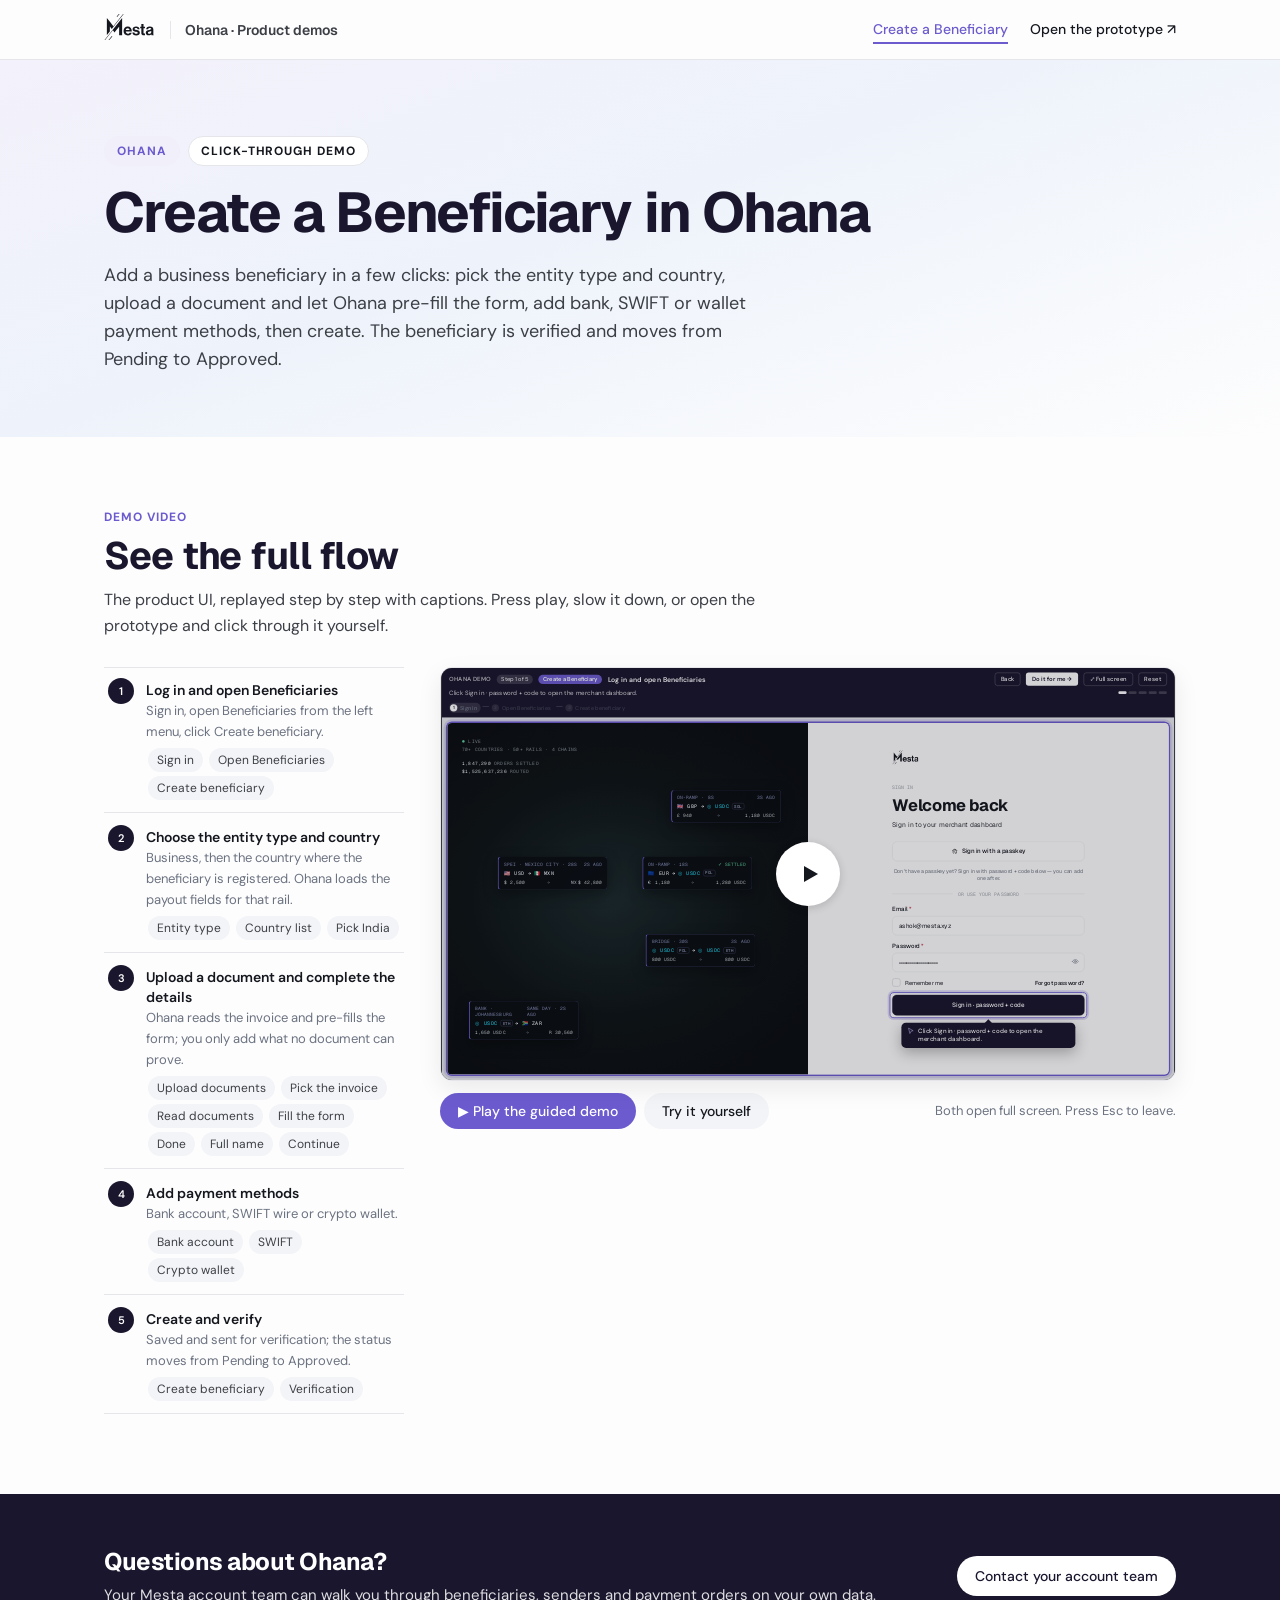
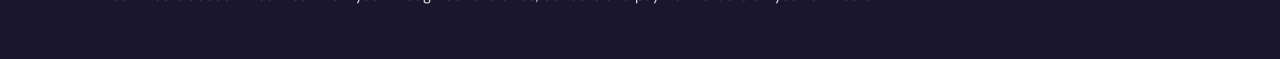
==== index.html @ c5cbe813 "chore: version the embedded prototype URL to bypass stale caches Co-Authored-By: Claude Fable 5.1 <n" ====
<!DOCTYPE html>
<html lang="en">
<head>
<meta charset="utf-8">
<meta name="viewport" content="width=device-width, initial-scale=1">
<link rel="icon" href="data:,">
<title>Ohana · Create a Beneficiary · click-through demo</title>
<link rel="preconnect" href="https://fonts.googleapis.com">
<link rel="preconnect" href="https://fonts.gstatic.com" crossorigin>
<link href="https://fonts.googleapis.com/css2?family=DM+Sans:opsz,wght@9..40,400;9..40,500;9..40,600;9..40,700&family=Geist:wght@400;500;600;700&display=swap" rel="stylesheet">
<style>
:root{--ink:#15171f;--ink2:#3c3f46;--mute:#6b7280;--line:#e4e6ea;--bg:#fdfdfd;--navy:#1a162d;--violet:#6b5bcf;--panel:#f3f4f7}
*{box-sizing:border-box}
body{margin:0;background:var(--bg);color:var(--ink);font-family:'DM Sans',sans-serif;-webkit-font-smoothing:antialiased}
a{color:var(--violet);text-decoration:none}
.wrap{max-width:1120px;margin:0 auto;padding:0 24px}
header{position:sticky;top:0;z-index:5;background:rgba(253,253,253,.92);backdrop-filter:blur(8px);border-bottom:1px solid var(--line)}
header .wrap{display:flex;align-items:center;gap:16px;padding:14px 24px}
header svg{height:26px;width:auto;color:var(--ink)}
header .ttl{font-family:'Geist',sans-serif;font-weight:600;font-size:14px;color:var(--ink2);padding-left:14px;border-left:1px solid var(--line)}
header .sp{flex:1}
header nav{display:flex;gap:22px;font-size:14px;font-weight:500}
header nav a{color:var(--ink);padding:4px 0;border-bottom:2px solid transparent}
header nav a.on{color:var(--violet);border-bottom-color:var(--violet)}
.hero{background:linear-gradient(160deg,#f3f1fb 0%,#eef3fb 45%,#fdfdfd 100%)}
.hero .wrap{padding:76px 24px 64px;display:flex;flex-direction:column;gap:18px}
.tags{display:flex;gap:8px}
.tag{font-size:12px;font-weight:700;letter-spacing:.08em;text-transform:uppercase;padding:6px 12px;border-radius:999px;background:#fff;border:1px solid var(--line);color:var(--ink)}
.tag.v{color:var(--violet);background:color-mix(in srgb,var(--violet) 10%,#fff);border-color:transparent}
h1{margin:0;font-family:'Geist',sans-serif;font-weight:700;font-size:clamp(34px,5vw,56px);line-height:1.05;letter-spacing:-.025em;color:var(--navy);max-width:820px;text-wrap:balance}
.lead{margin:0;font-size:18px;line-height:28px;color:var(--ink2);max-width:680px;text-wrap:pretty}
section.demo .wrap{padding:72px 24px 80px;display:flex;flex-direction:column;gap:28px}
.eyebrow{font-size:12px;font-weight:700;letter-spacing:.08em;text-transform:uppercase;color:var(--violet)}
h2{margin:0;font-family:'Geist',sans-serif;font-weight:700;font-size:clamp(26px,3.4vw,38px);line-height:1.1;letter-spacing:-.02em;color:var(--navy)}
.sub{margin:0;font-size:16px;line-height:26px;color:var(--ink2);max-width:680px}
.grid{display:grid;grid-template-columns:300px 1fr;gap:36px;align-items:start}
@media (max-width:900px){.grid{grid-template-columns:1fr}}
.steps{display:flex;flex-direction:column;gap:2px;border-top:1px solid var(--line)}
.step{display:flex;gap:12px;padding:12px 4px;border-bottom:1px solid var(--line);font-size:14px;line-height:20px}
.step .n{flex:none;width:26px;height:26px;border-radius:50%;background:var(--navy);color:#fff;font:600 11px 'DM Sans',sans-serif;display:flex;align-items:center;justify-content:center;margin-top:-2px}
.step b{display:block;font-weight:600;color:var(--ink)}
.step span{color:var(--mute);font-size:13px}
.step ul{margin:6px 0 0;padding:0 0 0 2px;list-style:none;display:flex;flex-wrap:wrap;gap:4px 6px}
.step li{font-size:12px;color:var(--ink2);background:var(--panel);border-radius:999px;padding:2px 9px}
.lb{position:fixed;inset:0;z-index:50;background:#0f1014;display:flex;flex-direction:column}
.lb[hidden]{display:none}
.lb iframe{flex:1;width:100%;border:0;background:#0f1014}
.lbc{flex:none;height:56px;display:flex;align-items:center;gap:8px;padding:0 16px;background:#0f1014;border-top:1px solid rgba(255,255,255,.08)}
.lbc .btn{background:rgba(255,255,255,.1);color:#fff}
.lbc .btn.p{background:var(--violet)}
.lbc .lbl{color:rgba(255,255,255,.7)}
.lbc .seg{background:rgba(255,255,255,.1)}
.lbc .seg button{color:#fff}
.lbc .seg button.on{background:#fff;color:var(--ink)}
.lbc .ttl{color:#fff;font-weight:600;font-size:15px;margin-right:8px}
.frame{width:100%;aspect-ratio:16/9;border-radius:12px;overflow:hidden;background:var(--panel);border:1px solid var(--line);position:relative;box-shadow:0 8px 24px rgba(15,15,22,.08)}
.frame iframe{position:absolute;inset:0;width:100%;height:100%;border:0;pointer-events:none}
.frame .ov{position:absolute;inset:0;display:flex;align-items:center;justify-content:center;cursor:pointer;background:rgba(15,15,22,.18)}
.frame .ov span{width:64px;height:64px;border-radius:50%;background:#fff;box-shadow:0 2px 8px rgba(15,15,22,.16);display:flex;align-items:center;justify-content:center}
.frame .ov svg{width:24px;height:24px;margin-left:4px;fill:var(--ink)}
.frame.playing .ov{display:none}
.ctl{display:flex;align-items:center;gap:8px;margin-top:12px;flex-wrap:wrap}
.btn{border:0;border-radius:999px;padding:9px 18px;font:500 14px 'DM Sans',sans-serif;cursor:pointer;background:var(--panel);color:var(--ink)}
.btn.p{background:var(--violet);color:#fff;min-width:92px}
.ctl .sp{flex:1}
.ctl .lbl{font-size:13px;color:var(--mute)}
.seg{display:flex;gap:3px;background:var(--panel);border-radius:999px;padding:3px}
.seg button{border:0;border-radius:999px;padding:6px 14px;font:500 13px 'DM Sans',sans-serif;cursor:pointer;background:transparent;color:var(--ink)}
.seg button.on{background:#fff;box-shadow:0 1px 2px rgba(0,0,0,.08)}
.try{font-size:14px;font-weight:500}
footer{background:var(--navy);color:#fff}
footer .wrap{padding:52px 24px;display:flex;align-items:center;gap:24px;flex-wrap:wrap}
footer .t{flex:1;min-width:260px}
footer b{display:block;font-family:'Geist',sans-serif;font-size:24px;letter-spacing:-.02em;margin-bottom:6px}
footer p{margin:0;font-size:15px;line-height:24px;opacity:.85}
footer a{background:#fff;color:var(--navy);font-weight:500;font-size:14px;padding:11px 18px;border-radius:999px}
</style>
</head>
<body>
<header><div class="wrap">
  <span id="logo"></span><span class="ttl">Ohana · Product demos</span><span class="sp"></span>
  <nav><a class="on" href="#demo">Create a Beneficiary</a><a href="prototype.html" target="_blank" rel="noopener">Open the prototype ↗</a></nav>
</div></header>

<section class="hero"><div class="wrap">
  <div class="tags"><span class="tag v">Ohana</span><span class="tag">Click-through demo</span></div>
  <h1>Create a Beneficiary in Ohana</h1>
  <p class="lead">Add a business beneficiary in a few clicks: pick the entity type and country, upload a document and let Ohana pre-fill the form, add bank, SWIFT or wallet payment methods, then create. The beneficiary is verified and moves from Pending to Approved.</p>
</div></section>

<section class="demo" id="demo"><div class="wrap">
  <div><div class="eyebrow">Demo video</div><h2 style="margin-top:10px">See the full flow</h2><p class="sub" style="margin-top:10px">The product UI, replayed step by step with captions. Press play, slow it down, or open the prototype and click through it yourself.</p></div>
  <div class="grid">
    <div class="steps" id="steps"></div>
    <div>
      <div class="frame" id="frame">
        <iframe id="fr" src="prototype.html?demo=1&b=v20261021c" title="Create a Beneficiary in Ohana" tabindex="-1"></iframe>
        <div class="ov" id="ov"><span><svg viewBox="0 0 24 24"><path d="M6 4l14 8-14 8z"/></svg></span></div>
      </div>
      <div class="ctl">
        <button class="btn p" id="play">▶ Play the guided demo</button>
        <button class="btn" id="self">Try it yourself</button>
        <span class="sp"></span>
        <span class="lbl">Both open full screen. Press Esc to leave.</span>
      </div>
    </div>
  </div>
</div></section>

<div class="lb" id="lb" hidden>
  <iframe id="lbf" title="Create a Beneficiary in Ohana" allow="fullscreen" allowfullscreen></iframe>
  <div class="lbc">
    <span class="ttl" id="lbt">Create a Beneficiary</span>
    <button class="btn p" id="lbplay">Pause</button>
    <button class="btn" id="lbrestart">Restart</button>
    <span class="lbl" id="lbspeedl">Speed</span>
    <div class="seg" id="lbspeed"><button id="slow">Slow</button><button id="normal" class="on">Normal</button></div>
    <span class="sp"></span>
    <button class="btn" id="lbfs">⤢ Full screen</button>
    <button class="btn" id="lbclose">Close</button>
  </div>
</div>

<footer><div class="wrap">
  <div class="t"><b>Questions about Ohana?</b><p>Your Mesta account team can walk you through beneficiaries, senders and payment orders on your own data.</p></div>
  <a href="mailto:support@mesta.xyz">Contact your account team</a>
</div></footer>

<script>
const STEPS = [
  ['Log in and open Beneficiaries', 'Sign in, open Beneficiaries from the left menu, click Create beneficiary.', ['Sign in', 'Open Beneficiaries', 'Create beneficiary']],
  ['Choose the entity type and country', 'Business, then the country where the beneficiary is registered. Ohana loads the payout fields for that rail.', ['Entity type', 'Country list', 'Pick India']],
  ['Upload a document and complete the details', 'Ohana reads the invoice and pre-fills the form; you only add what no document can prove.', ['Upload documents', 'Pick the invoice', 'Read documents', 'Fill the form', 'Done', 'Full name', 'Continue']],
  ['Add payment methods', 'Bank account, SWIFT wire or crypto wallet.', ['Bank account', 'SWIFT', 'Crypto wallet']],
  ['Create and verify', 'Saved and sent for verification; the status moves from Pending to Approved.', ['Create beneficiary', 'Verification']]
];
document.getElementById('steps').innerHTML = STEPS.map(([t, d, subs], i) => `<div class="step"><span class="n">${i + 1}</span><div><b>${t}</b><span>${d}</span><ul>${subs.map(x => `<li>${x}</li>`).join('')}</ul></div></div>`).join('');

const BUILD = 'v' + 20261021 + 'c'; /* bump to bypass the Pages/browser cache for the embedded prototype */
const lb = document.getElementById('lb'), lbf = document.getElementById('lbf'), lbplay = document.getElementById('lbplay');
let guided = false, paused = false, slow = false;
const post = m => lbf.contentWindow && lbf.contentWindow.postMessage({ type: 'demo', ...m }, '*');
const src = () => (guided ? 'prototype.html?demo=1&play=1' + (slow ? '&slow=1' : '') : 'prototype.html?manual=1') + '&b=' + BUILD;
const goFull = () => { if (!document.fullscreenElement && lb.requestFullscreen) lb.requestFullscreen().catch(() => {}); };
const open = g => {
  guided = g; paused = false; lb.hidden = false; lbf.src = src();
  document.getElementById('lbt').textContent = g ? 'Create a Beneficiary · guided demo' : 'Create a Beneficiary · try it yourself';
  lbplay.style.display = g ? '' : 'none'; document.getElementById('lbspeed').style.display = g ? '' : 'none'; document.getElementById('lbspeedl').style.display = g ? '' : 'none';
  lbplay.textContent = 'Pause'; goFull();
};
const close = () => { if (document.fullscreenElement) document.exitFullscreen().catch(() => {}); lb.hidden = true; lbf.src = 'about:blank'; };
document.getElementById('play').onclick = () => open(true);
document.getElementById('ov').onclick = () => open(true);
document.getElementById('self').onclick = () => open(false);
document.getElementById('lbclose').onclick = close;
document.getElementById('lbfs').onclick = () => document.fullscreenElement ? document.exitFullscreen() : goFull();
lbplay.onclick = () => { paused = !paused; post({ cmd: paused ? 'pause' : 'play' }); lbplay.textContent = paused ? 'Play' : 'Pause'; };
document.getElementById('lbrestart').onclick = () => { paused = false; lbplay.textContent = 'Pause'; if (guided) post({ cmd: 'restart' }); else lbf.src = src(); };
const seg = v => { slow = v; document.getElementById('slow').classList.toggle('on', v); document.getElementById('normal').classList.toggle('on', !v); post({ speed: v ? 1.8 : 1 }); };
document.getElementById('slow').onclick = () => seg(true);
document.getElementById('normal').onclick = () => seg(false);
addEventListener('message', e => { const d = e.data || {}; if (d.type === 'demo' && d.cmd === 'fullscreen' && !lb.hidden) goFull(); });
addEventListener('keydown', e => { if (e.key === 'Escape' && !lb.hidden && !document.fullscreenElement) close(); });
document.addEventListener('fullscreenchange', () => { document.getElementById('lbfs').textContent = document.fullscreenElement ? 'Exit full screen' : '⤢ Full screen'; });
fetch('mesta-logo.svg').then(r => r.text()).then(t => { document.getElementById('logo').innerHTML = t.replace(/\s(class|style|width|height)="[^"]*"/g, ''); }).catch(() => {});
</script>
</body>
</html>
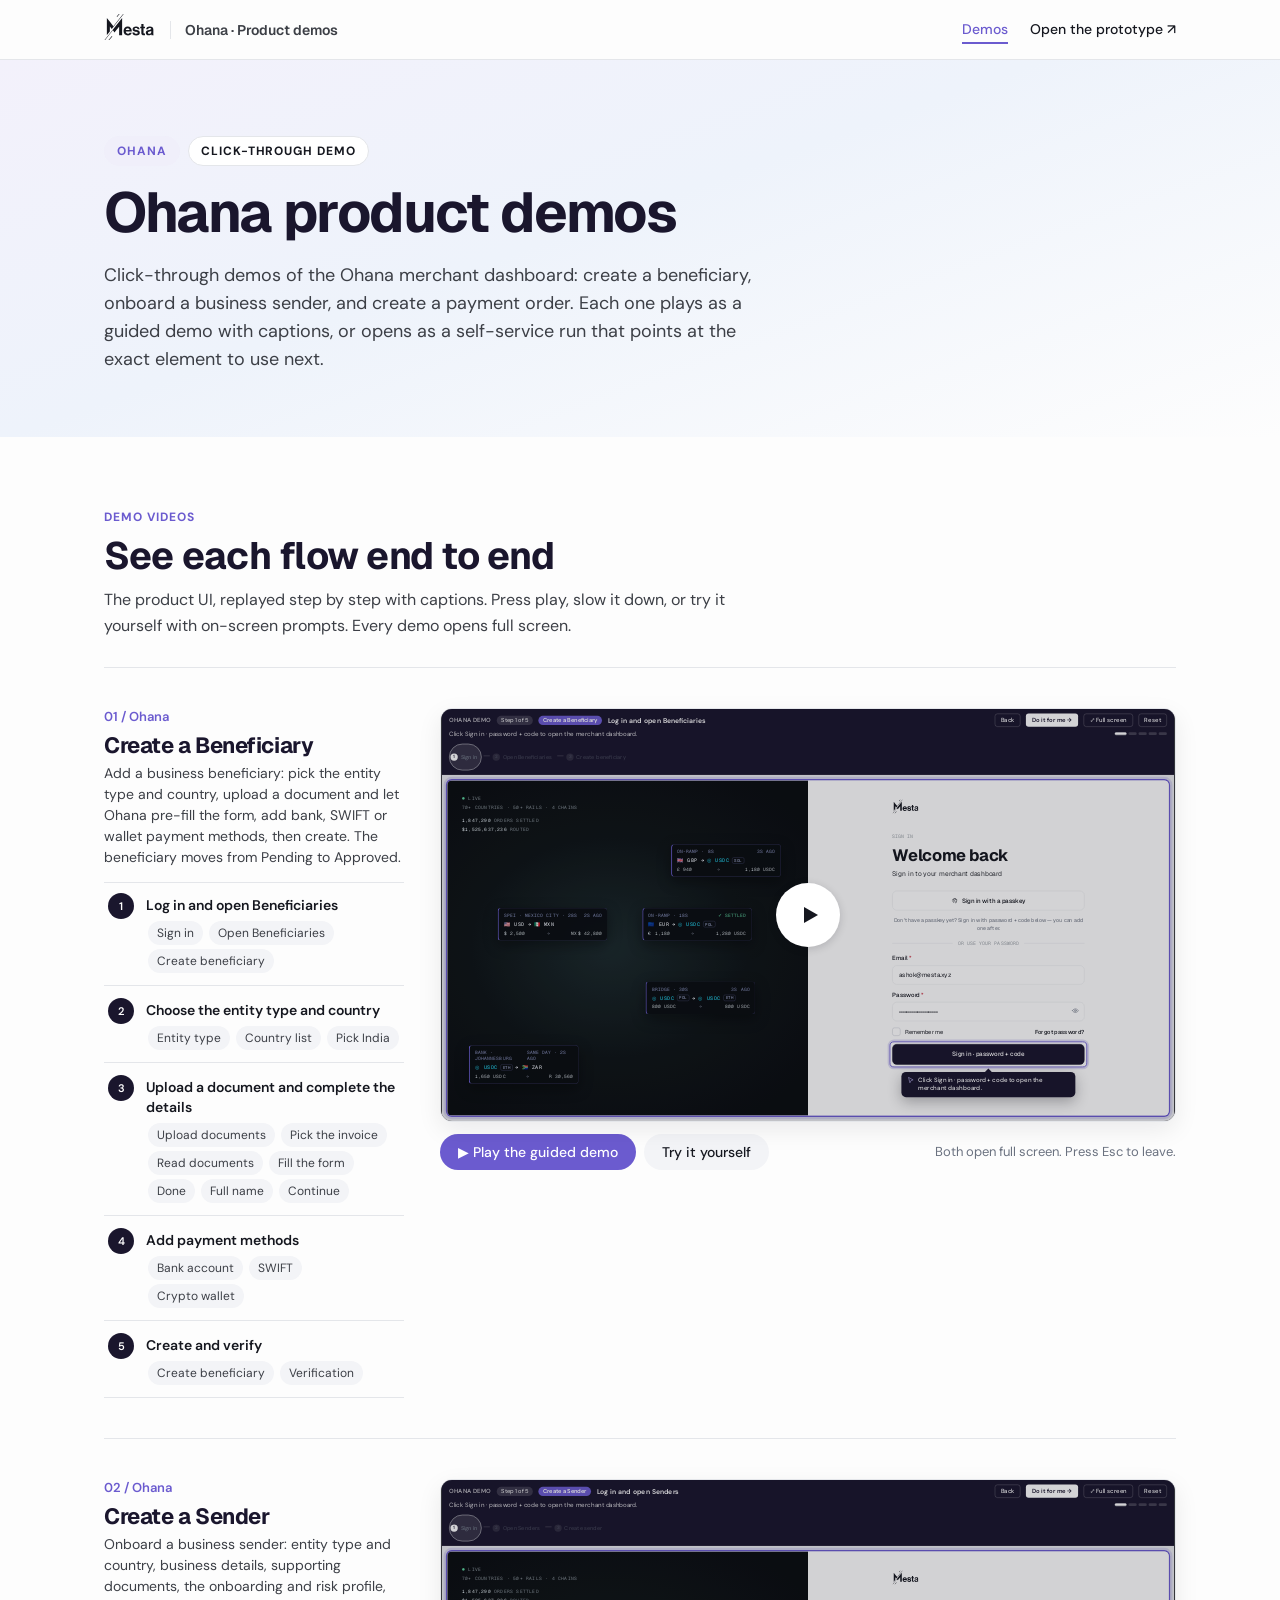
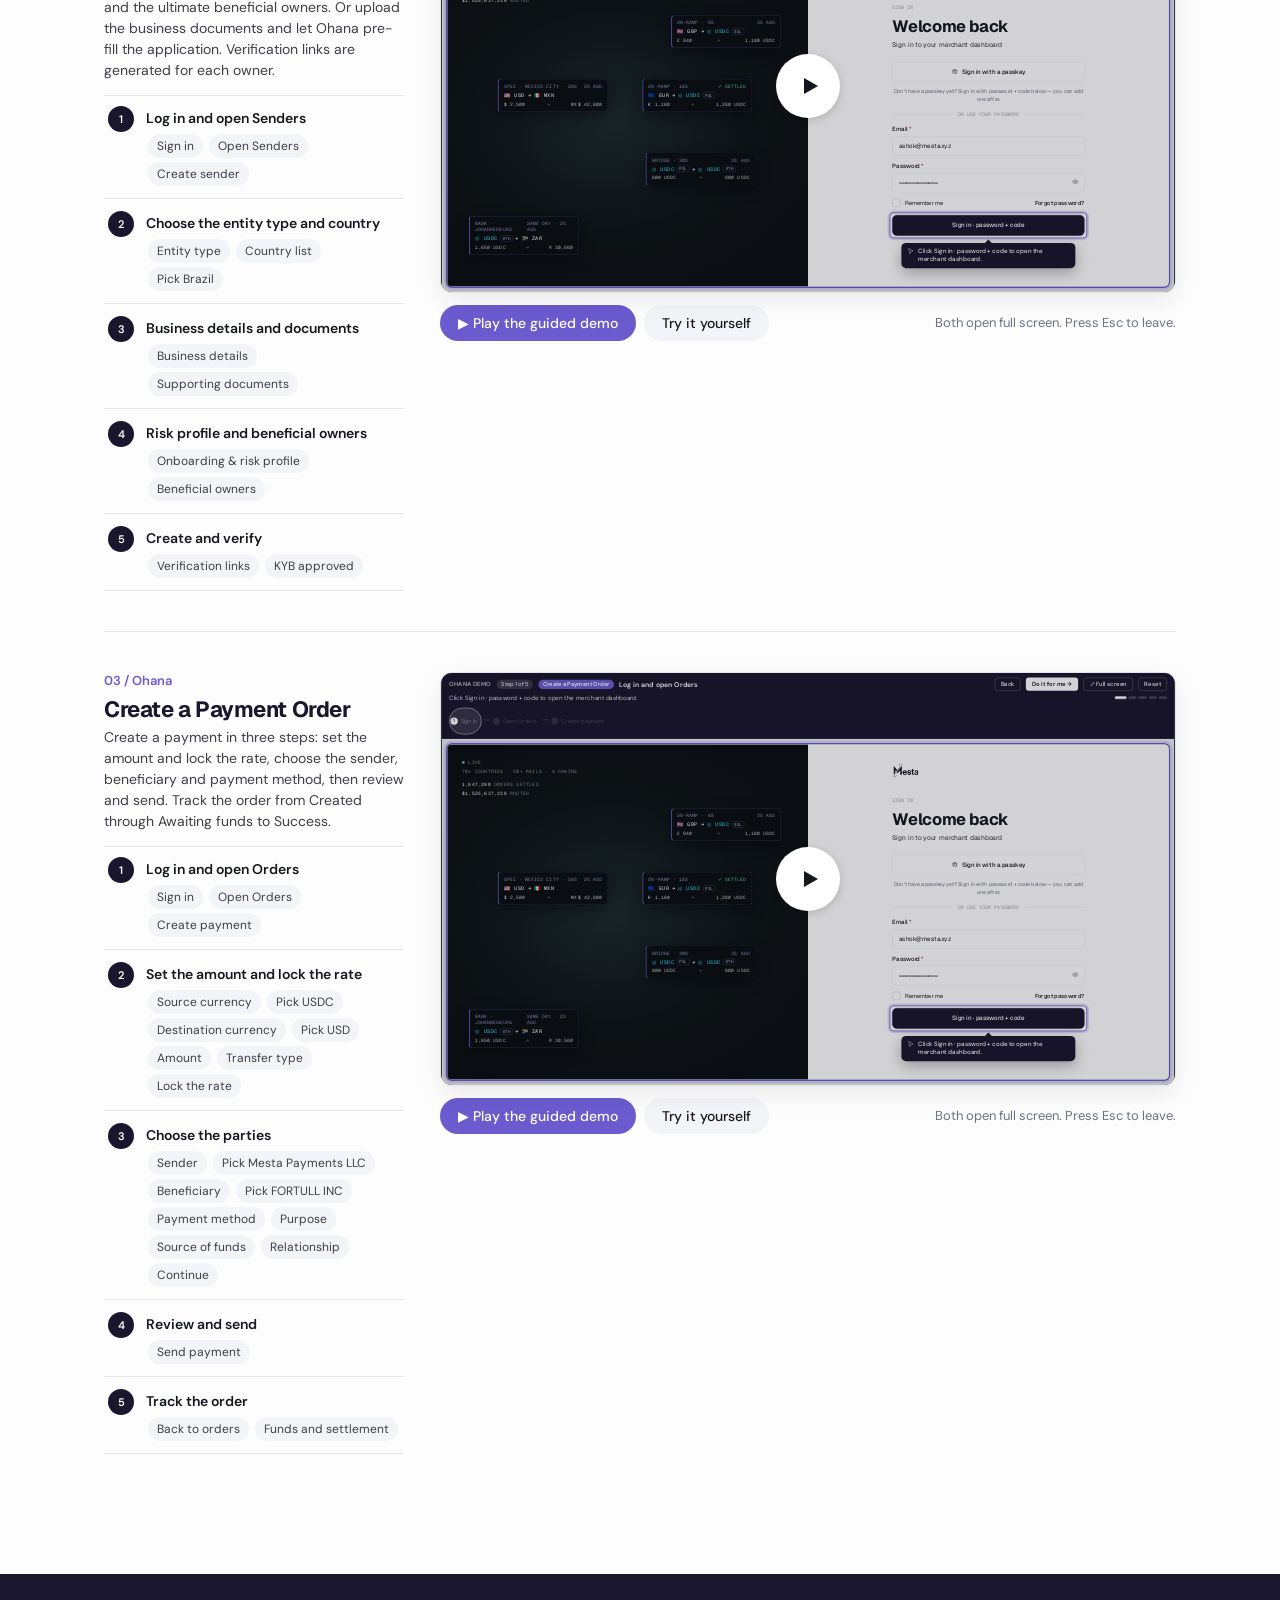
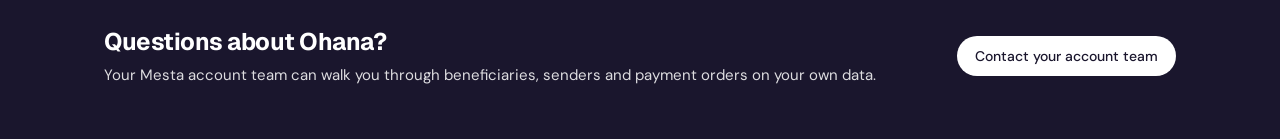
==== commit 619a37aa: "feat: Create a Sender and Create a Payment Order demos prototype.html is a multi-flow shell (benefic" ====
--- a/index.html
+++ b/index.html
@@ -33,7 +33,10 @@
 .eyebrow{font-size:12px;font-weight:700;letter-spacing:.08em;text-transform:uppercase;color:var(--violet)}
 h2{margin:0;font-family:'Geist',sans-serif;font-weight:700;font-size:clamp(26px,3.4vw,38px);line-height:1.1;letter-spacing:-.02em;color:var(--navy)}
 .sub{margin:0;font-size:16px;line-height:26px;color:var(--ink2);max-width:680px}
-.grid{display:grid;grid-template-columns:300px 1fr;gap:36px;align-items:start}
+.grid{display:grid;grid-template-columns:300px 1fr;gap:36px;align-items:start;padding:40px 0;border-top:1px solid var(--line)}
+.grid h3{margin:0 0 4px;font-family:'Geist',sans-serif;font-size:22px;letter-spacing:-.02em;color:var(--navy)}
+.grid .num{font-size:13px;font-weight:600;color:var(--violet);margin-bottom:6px}
+.grid .intro{font-size:14px;color:var(--ink2);margin:0 0 14px;line-height:1.5}
 @media (max-width:900px){.grid{grid-template-columns:1fr}}
 .steps{display:flex;flex-direction:column;gap:2px;border-top:1px solid var(--line)}
 .step{display:flex;gap:12px;padding:12px 4px;border-bottom:1px solid var(--line);font-size:14px;line-height:20px}
@@ -79,32 +82,18 @@
 <body>
 <header><div class="wrap">
   <span id="logo"></span><span class="ttl">Ohana · Product demos</span><span class="sp"></span>
-  <nav><a class="on" href="#demo">Create a Beneficiary</a><a href="prototype.html" target="_blank" rel="noopener">Open the prototype ↗</a></nav>
+  <nav><a class="on" href="#demo">Demos</a><a href="prototype.html?flow=beneficiary" target="_blank" rel="noopener">Open the prototype ↗</a></nav>
 </div></header>
 
 <section class="hero"><div class="wrap">
   <div class="tags"><span class="tag v">Ohana</span><span class="tag">Click-through demo</span></div>
-  <h1>Create a Beneficiary in Ohana</h1>
-  <p class="lead">Add a business beneficiary in a few clicks: pick the entity type and country, upload a document and let Ohana pre-fill the form, add bank, SWIFT or wallet payment methods, then create. The beneficiary is verified and moves from Pending to Approved.</p>
+  <h1>Ohana product demos</h1>
+  <p class="lead">Click-through demos of the Ohana merchant dashboard: create a beneficiary, onboard a business sender, and create a payment order. Each one plays as a guided demo with captions, or opens as a self-service run that points at the exact element to use next.</p>
 </div></section>
 
 <section class="demo" id="demo"><div class="wrap">
-  <div><div class="eyebrow">Demo video</div><h2 style="margin-top:10px">See the full flow</h2><p class="sub" style="margin-top:10px">The product UI, replayed step by step with captions. Press play, slow it down, or open the prototype and click through it yourself.</p></div>
-  <div class="grid">
-    <div class="steps" id="steps"></div>
-    <div>
-      <div class="frame" id="frame">
-        <iframe id="fr" src="prototype.html?demo=1&b=v20261021c" title="Create a Beneficiary in Ohana" tabindex="-1"></iframe>
-        <div class="ov" id="ov"><span><svg viewBox="0 0 24 24"><path d="M6 4l14 8-14 8z"/></svg></span></div>
-      </div>
-      <div class="ctl">
-        <button class="btn p" id="play">▶ Play the guided demo</button>
-        <button class="btn" id="self">Try it yourself</button>
-        <span class="sp"></span>
-        <span class="lbl">Both open full screen. Press Esc to leave.</span>
-      </div>
-    </div>
-  </div>
+  <div><div class="eyebrow">Demo videos</div><h2 style="margin-top:10px">See each flow end to end</h2><p class="sub" style="margin-top:10px">The product UI, replayed step by step with captions. Press play, slow it down, or try it yourself with on-screen prompts. Every demo opens full screen.</p></div>
+  <div id="demos"></div>
 </div></section>
 
 <div class="lb" id="lb" hidden>
@@ -127,31 +116,46 @@
 </div></footer>
 
 <script>
-const STEPS = [
-  ['Log in and open Beneficiaries', 'Sign in, open Beneficiaries from the left menu, click Create beneficiary.', ['Sign in', 'Open Beneficiaries', 'Create beneficiary']],
-  ['Choose the entity type and country', 'Business, then the country where the beneficiary is registered. Ohana loads the payout fields for that rail.', ['Entity type', 'Country list', 'Pick India']],
-  ['Upload a document and complete the details', 'Ohana reads the invoice and pre-fills the form; you only add what no document can prove.', ['Upload documents', 'Pick the invoice', 'Read documents', 'Fill the form', 'Done', 'Full name', 'Continue']],
-  ['Add payment methods', 'Bank account, SWIFT wire or crypto wallet.', ['Bank account', 'SWIFT', 'Crypto wallet']],
-  ['Create and verify', 'Saved and sent for verification; the status moves from Pending to Approved.', ['Create beneficiary', 'Verification']]
+const DEMOS = [
+  { flow: 'beneficiary', num: '01', title: 'Create a Beneficiary', intro: 'Add a business beneficiary: pick the entity type and country, upload a document and let Ohana pre-fill the form, add bank, SWIFT or wallet payment methods, then create. The beneficiary moves from Pending to Approved.', steps: [
+    ['Log in and open Beneficiaries', ['Sign in', 'Open Beneficiaries', 'Create beneficiary']],
+    ['Choose the entity type and country', ['Entity type', 'Country list', 'Pick India']],
+    ['Upload a document and complete the details', ['Upload documents', 'Pick the invoice', 'Read documents', 'Fill the form', 'Done', 'Full name', 'Continue']],
+    ['Add payment methods', ['Bank account', 'SWIFT', 'Crypto wallet']],
+    ['Create and verify', ['Create beneficiary', 'Verification']] ] },
+  { flow: 'sender', num: '02', title: 'Create a Sender', intro: 'Onboard a business sender: entity type and country, business details, supporting documents, the onboarding and risk profile, and the ultimate beneficial owners. Or upload the business documents and let Ohana pre-fill the application. Verification links are generated for each owner.', steps: [
+    ['Log in and open Senders', ['Sign in', 'Open Senders', 'Create sender']],
+    ['Choose the entity type and country', ['Entity type', 'Country list', 'Pick Brazil']],
+    ['Business details and documents', ['Business details', 'Supporting documents']],
+    ['Risk profile and beneficial owners', ['Onboarding & risk profile', 'Beneficial owners']],
+    ['Create and verify', ['Verification links', 'KYB approved']] ] },
+  { flow: 'order', num: '03', title: 'Create a Payment Order', intro: 'Create a payment in three steps: set the amount and lock the rate, choose the sender, beneficiary and payment method, then review and send. Track the order from Created through Awaiting funds to Success.', steps: [
+    ['Log in and open Orders', ['Sign in', 'Open Orders', 'Create payment']],
+    ['Set the amount and lock the rate', ['Source currency', 'Pick USDC', 'Destination currency', 'Pick USD', 'Amount', 'Transfer type', 'Lock the rate']],
+    ['Choose the parties', ['Sender', 'Pick Mesta Payments LLC', 'Beneficiary', 'Pick FORTULL INC', 'Payment method', 'Purpose', 'Source of funds', 'Relationship', 'Continue']],
+    ['Review and send', ['Send payment']],
+    ['Track the order', ['Back to orders', 'Funds and settlement']] ] }
 ];
-document.getElementById('steps').innerHTML = STEPS.map(([t, d, subs], i) => `<div class="step"><span class="n">${i + 1}</span><div><b>${t}</b><span>${d}</span><ul>${subs.map(x => `<li>${x}</li>`).join('')}</ul></div></div>`).join('');
-
-const BUILD = 'v' + 20261021 + 'c'; /* bump to bypass the Pages/browser cache for the embedded prototype */
+const BUILD = 'v' + 20261027 + 'a'; /* bump to bypass the Pages/browser cache for the embedded prototype */
+document.getElementById('demos').innerHTML = DEMOS.map(d => `<div class="grid" id="demo-${d.flow}">
+  <div><div class="num">${d.num} / Ohana</div><h3>${d.title}</h3><p class="intro">${d.intro}</p>
+    <div class="steps">${d.steps.map(([t, subs], i) => `<div class="step"><span class="n">${i + 1}</span><div><b>${t}</b><ul>${subs.map(x => `<li>${x}</li>`).join('')}</ul></div></div>`).join('')}</div></div>
+  <div><div class="frame"><iframe src="prototype.html?flow=${d.flow}&demo=1&b=${BUILD}" title="${d.title}" tabindex="-1" loading="lazy"></iframe><div class="ov" data-play="${d.flow}"><span><svg viewBox="0 0 24 24"><path d="M6 4l14 8-14 8z"/></svg></span></div></div>
+    <div class="ctl"><button class="btn p" data-play="${d.flow}">▶ Play the guided demo</button><button class="btn" data-self="${d.flow}">Try it yourself</button><span class="sp"></span><span class="lbl">Both open full screen. Press Esc to leave.</span></div></div>
+</div>`).join('');
 const lb = document.getElementById('lb'), lbf = document.getElementById('lbf'), lbplay = document.getElementById('lbplay');
-let guided = false, paused = false, slow = false;
+let guided = false, paused = false, slow = false, flow = 'beneficiary';
 const post = m => lbf.contentWindow && lbf.contentWindow.postMessage({ type: 'demo', ...m }, '*');
-const src = () => (guided ? 'prototype.html?demo=1&play=1' + (slow ? '&slow=1' : '') : 'prototype.html?manual=1') + '&b=' + BUILD;
+const src = () => 'prototype.html?flow=' + flow + (guided ? '&play=1' + (slow ? '&slow=1' : '') : '&manual=1') + '&b=' + BUILD;
 const goFull = () => { if (!document.fullscreenElement && lb.requestFullscreen) lb.requestFullscreen().catch(() => {}); };
-const open = g => {
-  guided = g; paused = false; lb.hidden = false; lbf.src = src();
-  document.getElementById('lbt').textContent = g ? 'Create a Beneficiary · guided demo' : 'Create a Beneficiary · try it yourself';
+const open = (g, f) => {
+  guided = g; flow = f; paused = false; lb.hidden = false; lbf.src = src();
+  const d = DEMOS.find(x => x.flow === f); document.getElementById('lbt').textContent = d.title + (g ? ' · guided demo' : ' · try it yourself');
   lbplay.style.display = g ? '' : 'none'; document.getElementById('lbspeed').style.display = g ? '' : 'none'; document.getElementById('lbspeedl').style.display = g ? '' : 'none';
   lbplay.textContent = 'Pause'; goFull();
 };
 const close = () => { if (document.fullscreenElement) document.exitFullscreen().catch(() => {}); lb.hidden = true; lbf.src = 'about:blank'; };
-document.getElementById('play').onclick = () => open(true);
-document.getElementById('ov').onclick = () => open(true);
-document.getElementById('self').onclick = () => open(false);
+document.addEventListener('click', e => { const p = e.target.closest('[data-play]'); if (p) return open(true, p.dataset.play); const m = e.target.closest('[data-self]'); if (m) return open(false, m.dataset.self); });
 document.getElementById('lbclose').onclick = close;
 document.getElementById('lbfs').onclick = () => document.fullscreenElement ? document.exitFullscreen() : goFull();
 lbplay.onclick = () => { paused = !paused; post({ cmd: paused ? 'pause' : 'play' }); lbplay.textContent = paused ? 'Play' : 'Pause'; };
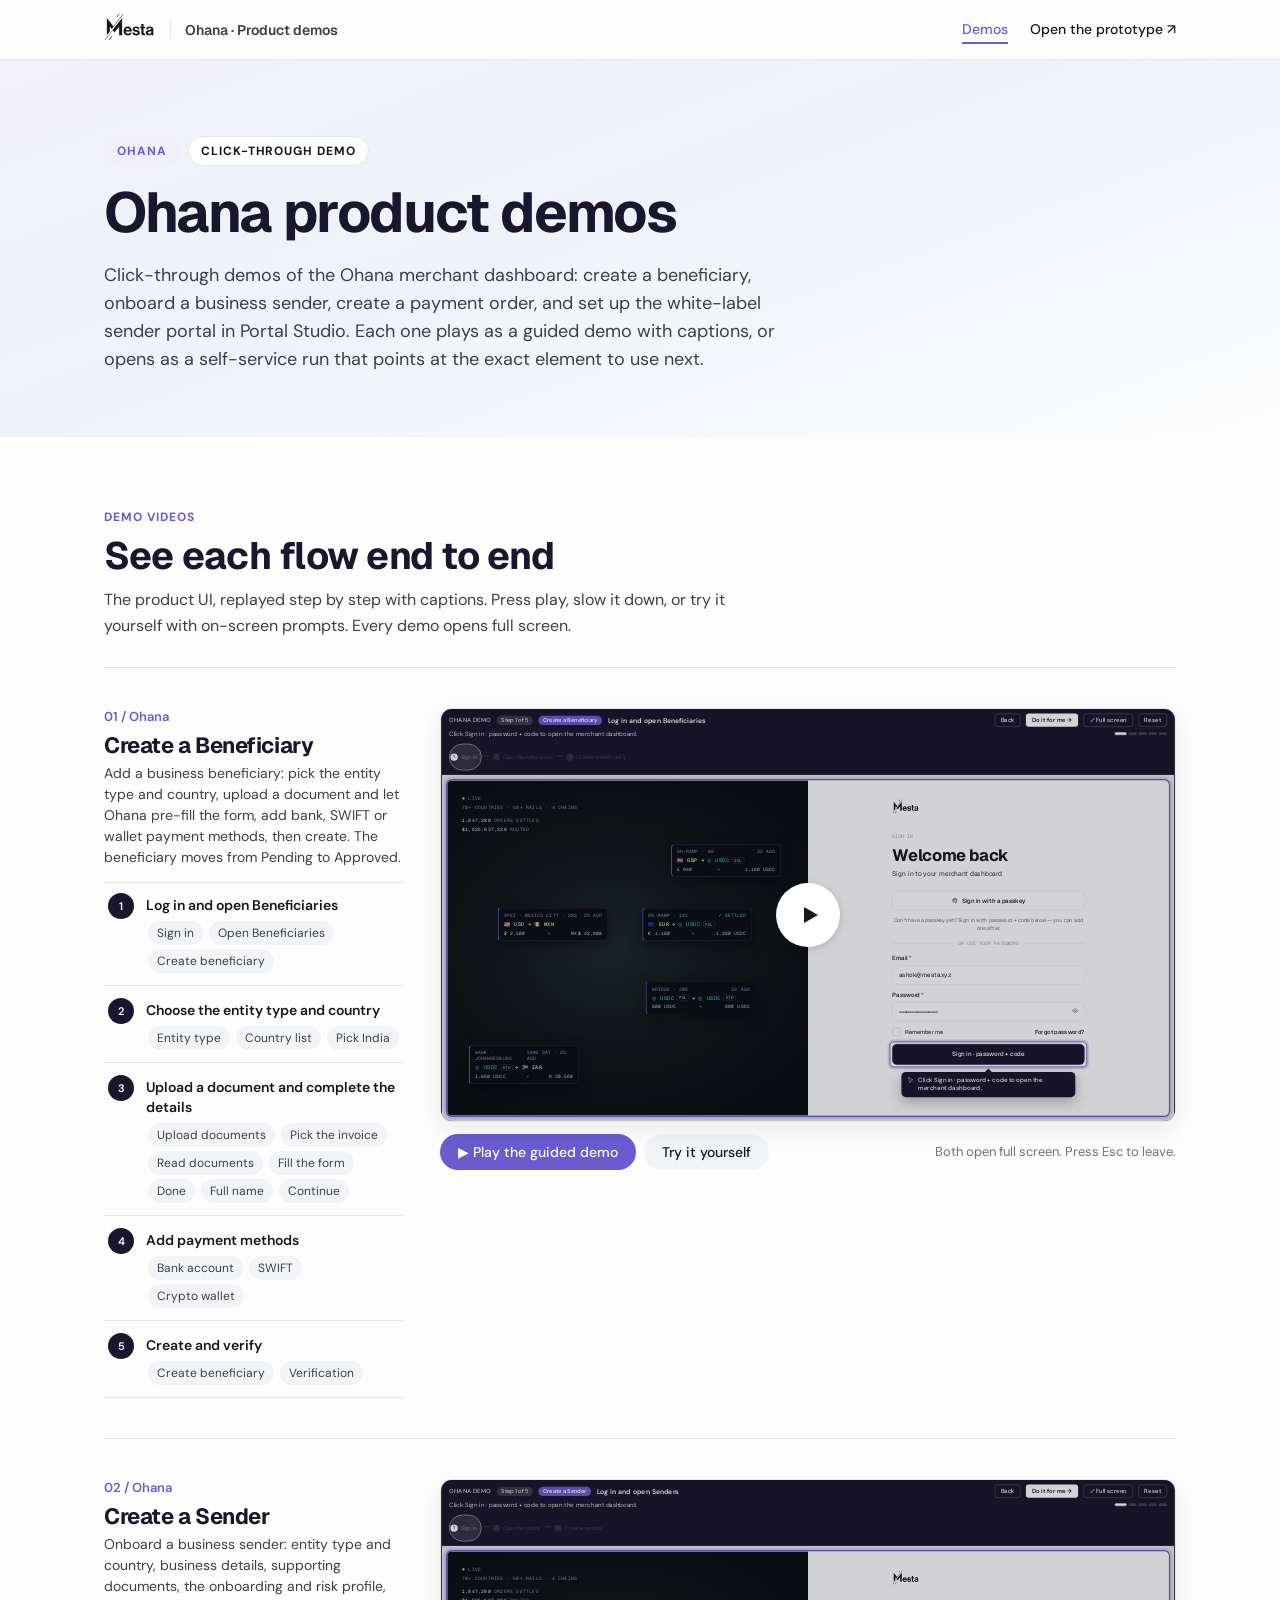
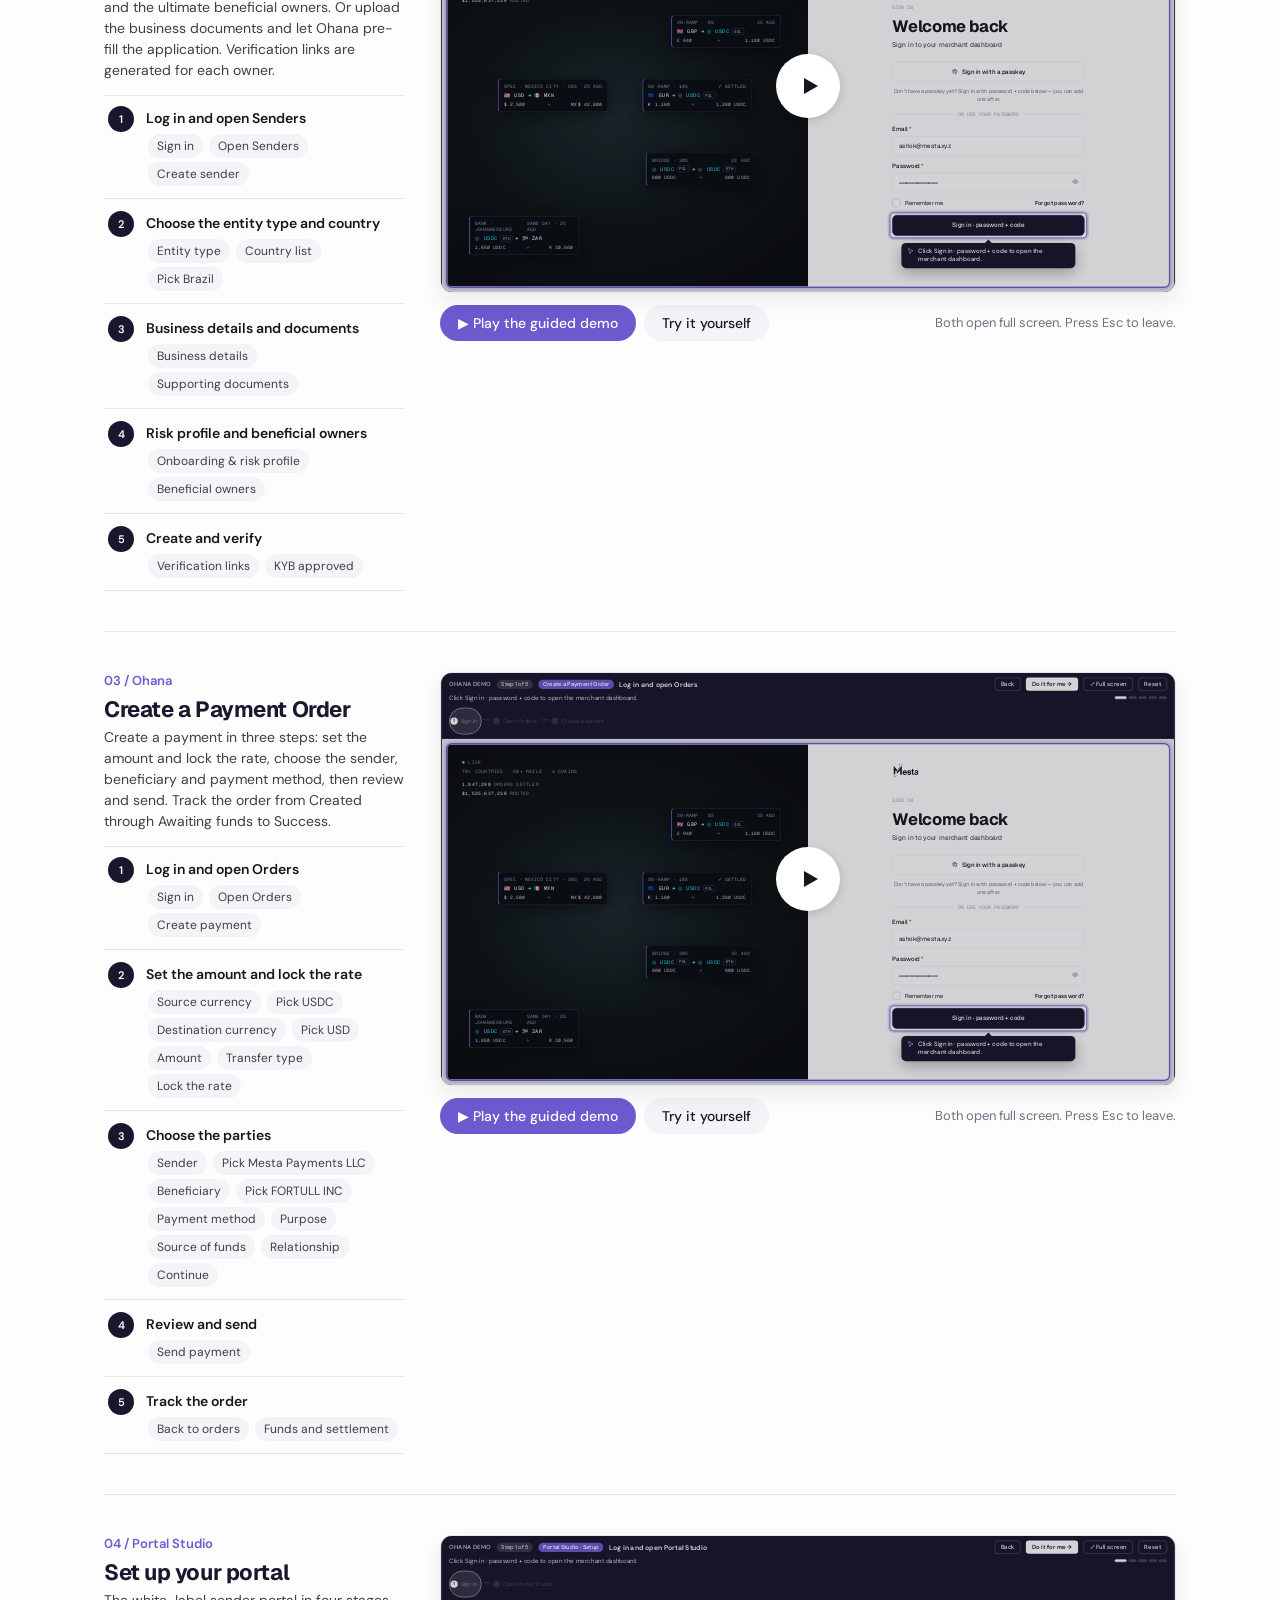
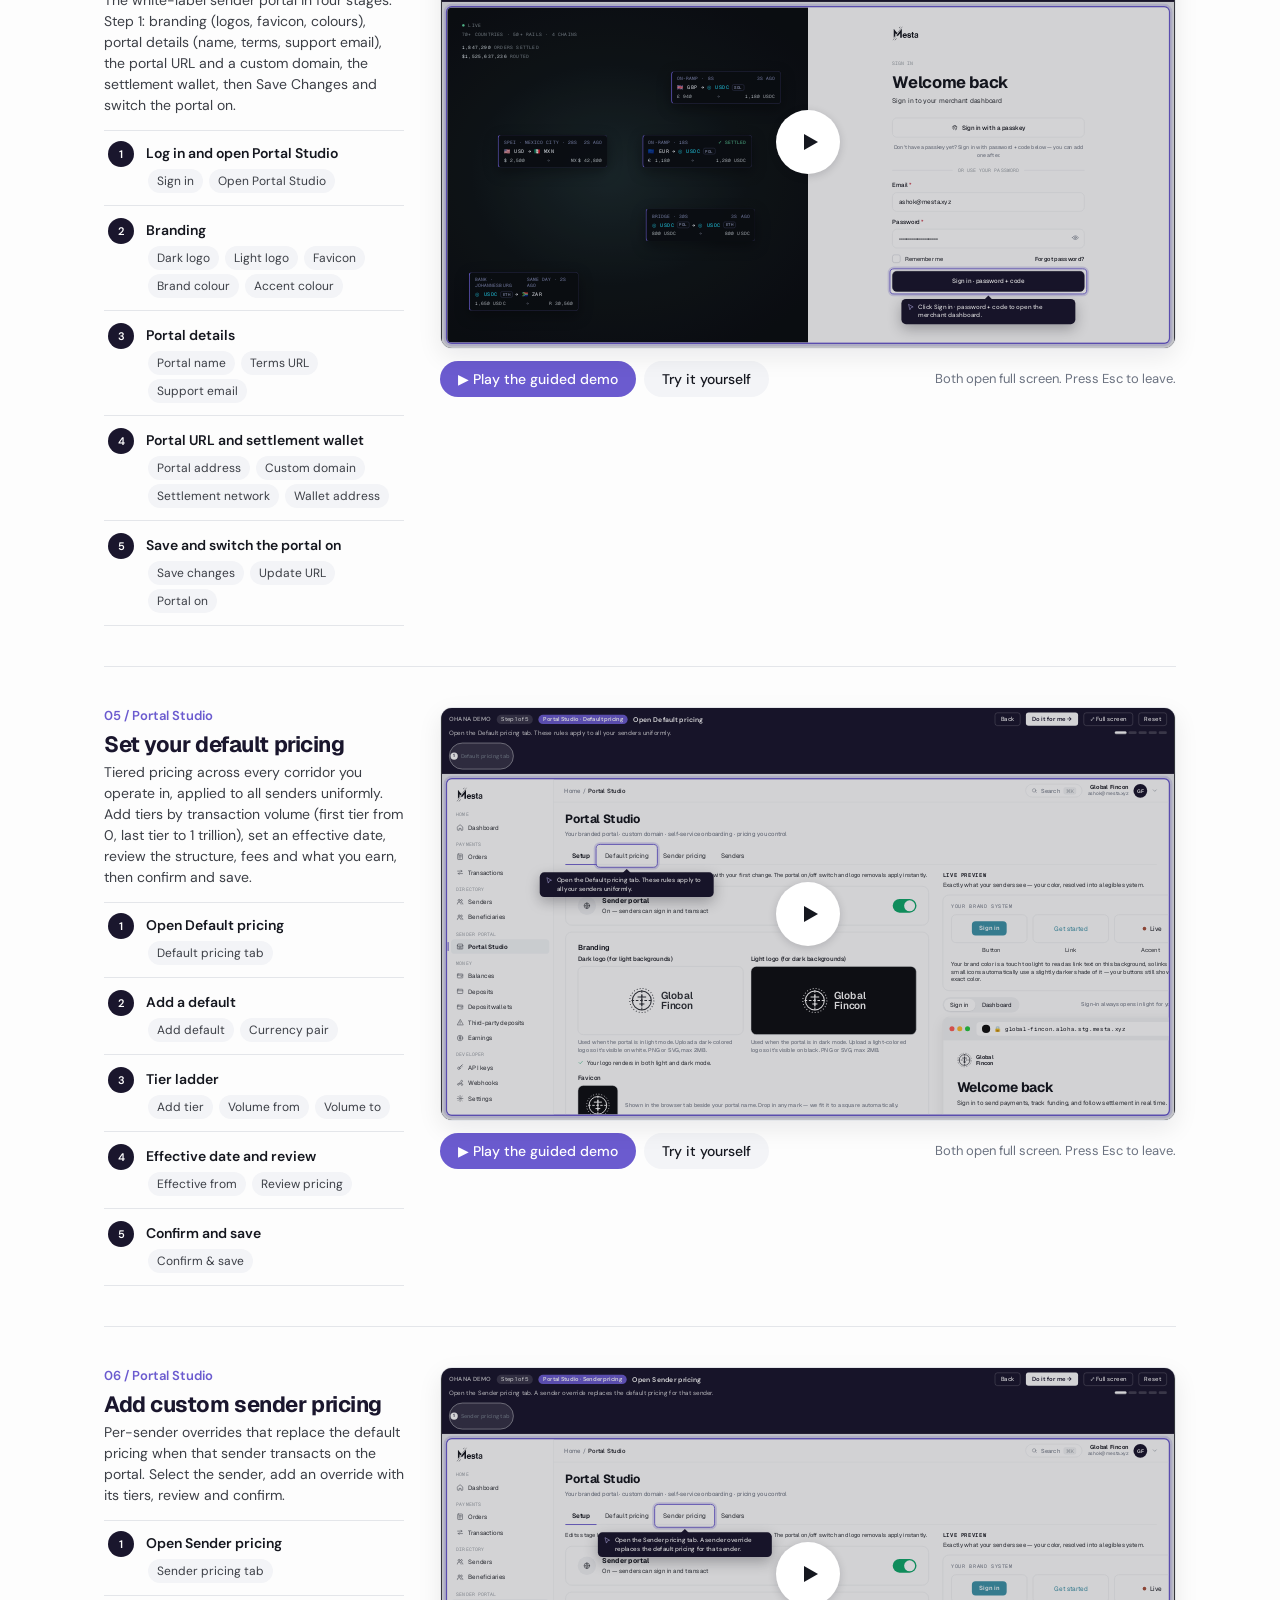
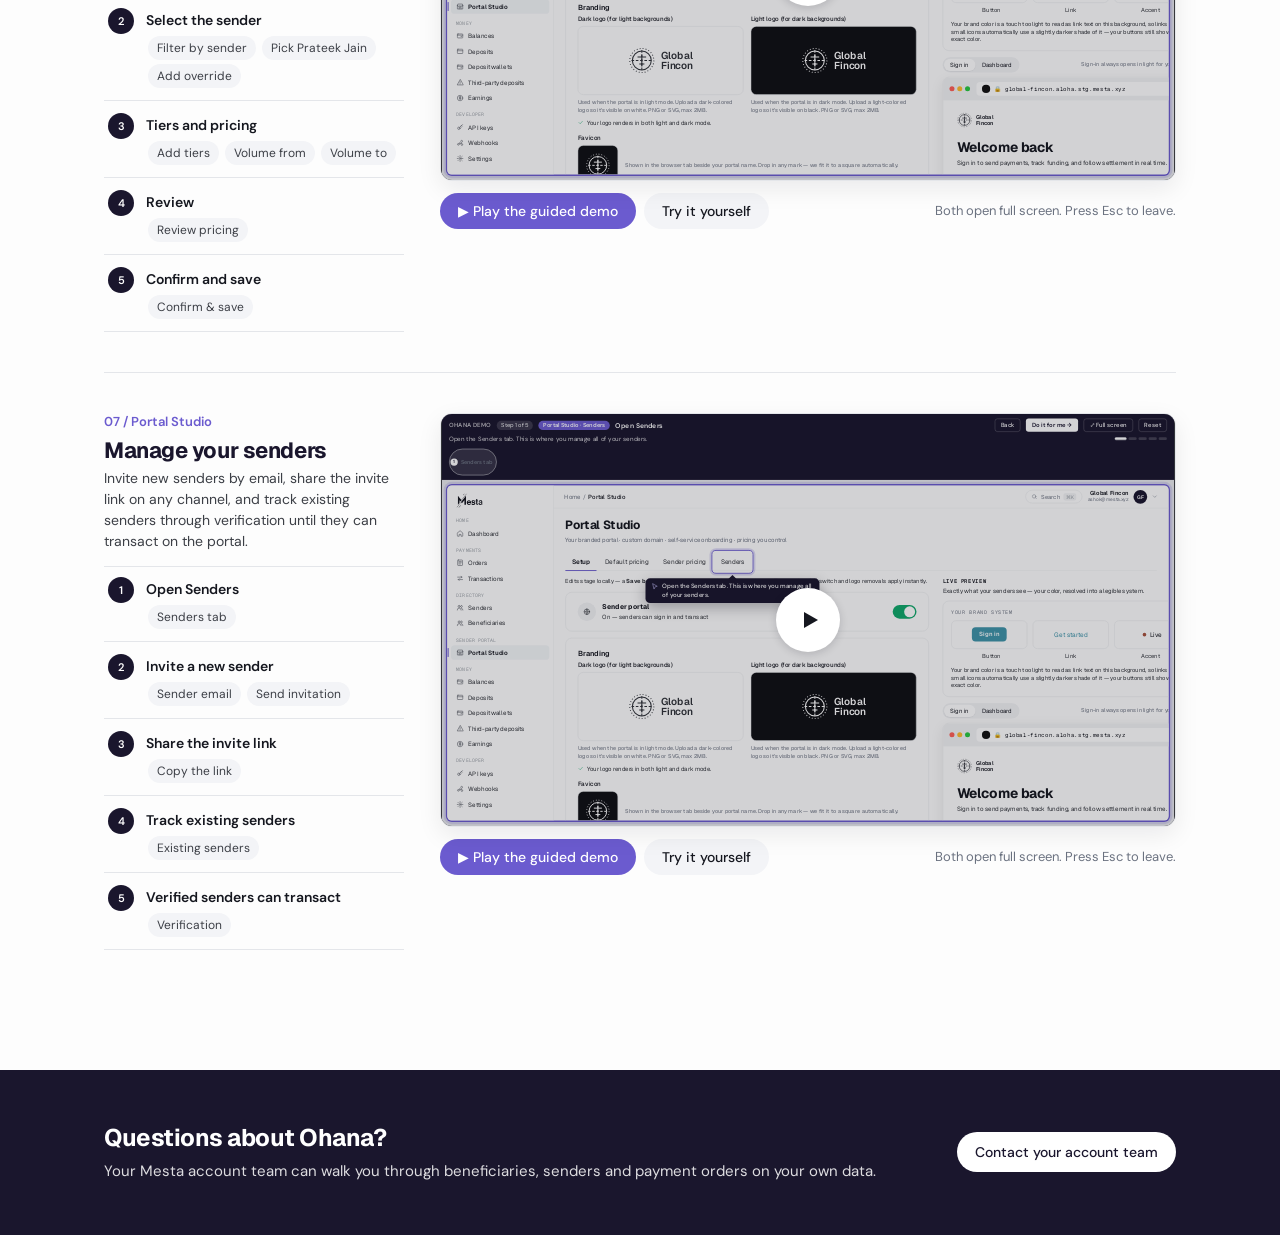
==== commit ba550a2f: "feat: Portal Studio demos — Setup, Default pricing, Sender pricing, Senders Four new flows in the sa" ====
--- a/index.html
+++ b/index.html
@@ -88,7 +88,7 @@
 <section class="hero"><div class="wrap">
   <div class="tags"><span class="tag v">Ohana</span><span class="tag">Click-through demo</span></div>
   <h1>Ohana product demos</h1>
-  <p class="lead">Click-through demos of the Ohana merchant dashboard: create a beneficiary, onboard a business sender, and create a payment order. Each one plays as a guided demo with captions, or opens as a self-service run that points at the exact element to use next.</p>
+  <p class="lead">Click-through demos of the Ohana merchant dashboard: create a beneficiary, onboard a business sender, create a payment order, and set up the white-label sender portal in Portal Studio. Each one plays as a guided demo with captions, or opens as a self-service run that points at the exact element to use next.</p>
 </div></section>
 
 <section class="demo" id="demo"><div class="wrap">
@@ -117,28 +117,24 @@
 
 <script>
 const DEMOS = [
-  { flow: 'beneficiary', num: '01', title: 'Create a Beneficiary', intro: 'Add a business beneficiary: pick the entity type and country, upload a document and let Ohana pre-fill the form, add bank, SWIFT or wallet payment methods, then create. The beneficiary moves from Pending to Approved.', steps: [
-    ['Log in and open Beneficiaries', ['Sign in', 'Open Beneficiaries', 'Create beneficiary']],
-    ['Choose the entity type and country', ['Entity type', 'Country list', 'Pick India']],
-    ['Upload a document and complete the details', ['Upload documents', 'Pick the invoice', 'Read documents', 'Fill the form', 'Done', 'Full name', 'Continue']],
-    ['Add payment methods', ['Bank account', 'SWIFT', 'Crypto wallet']],
-    ['Create and verify', ['Create beneficiary', 'Verification']] ] },
-  { flow: 'sender', num: '02', title: 'Create a Sender', intro: 'Onboard a business sender: entity type and country, business details, supporting documents, the onboarding and risk profile, and the ultimate beneficial owners. Or upload the business documents and let Ohana pre-fill the application. Verification links are generated for each owner.', steps: [
-    ['Log in and open Senders', ['Sign in', 'Open Senders', 'Create sender']],
-    ['Choose the entity type and country', ['Entity type', 'Country list', 'Pick Brazil']],
-    ['Business details and documents', ['Business details', 'Supporting documents']],
-    ['Risk profile and beneficial owners', ['Onboarding & risk profile', 'Beneficial owners']],
-    ['Create and verify', ['Verification links', 'KYB approved']] ] },
-  { flow: 'order', num: '03', title: 'Create a Payment Order', intro: 'Create a payment in three steps: set the amount and lock the rate, choose the sender, beneficiary and payment method, then review and send. Track the order from Created through Awaiting funds to Success.', steps: [
-    ['Log in and open Orders', ['Sign in', 'Open Orders', 'Create payment']],
-    ['Set the amount and lock the rate', ['Source currency', 'Pick USDC', 'Destination currency', 'Pick USD', 'Amount', 'Transfer type', 'Lock the rate']],
-    ['Choose the parties', ['Sender', 'Pick Mesta Payments LLC', 'Beneficiary', 'Pick FORTULL INC', 'Payment method', 'Purpose', 'Source of funds', 'Relationship', 'Continue']],
-    ['Review and send', ['Send payment']],
-    ['Track the order', ['Back to orders', 'Funds and settlement']] ] }
+  { flow: 'beneficiary', group: 'Ohana', num: '01', title: 'Create a Beneficiary', intro: 'Add a business beneficiary: pick the entity type and country, upload a document and let Ohana pre-fill the form, add bank, SWIFT or wallet payment methods, then create. The beneficiary moves from Pending to Approved.', steps: [
+    ['Log in and open Beneficiaries', ['Sign in', 'Open Beneficiaries', 'Create beneficiary']], ['Choose the entity type and country', ['Entity type', 'Country list', 'Pick India']], ['Upload a document and complete the details', ['Upload documents', 'Pick the invoice', 'Read documents', 'Fill the form', 'Done', 'Full name', 'Continue']], ['Add payment methods', ['Bank account', 'SWIFT', 'Crypto wallet']], ['Create and verify', ['Create beneficiary', 'Verification']] ] },
+  { flow: 'sender', group: 'Ohana', num: '02', title: 'Create a Sender', intro: 'Onboard a business sender: entity type and country, business details, supporting documents, the onboarding and risk profile, and the ultimate beneficial owners. Or upload the business documents and let Ohana pre-fill the application. Verification links are generated for each owner.', steps: [
+    ['Log in and open Senders', ['Sign in', 'Open Senders', 'Create sender']], ['Choose the entity type and country', ['Entity type', 'Country list', 'Pick Brazil']], ['Business details and documents', ['Business details', 'Supporting documents']], ['Risk profile and beneficial owners', ['Onboarding & risk profile', 'Beneficial owners']], ['Create and verify', ['Verification links', 'KYB approved']] ] },
+  { flow: 'order', group: 'Ohana', num: '03', title: 'Create a Payment Order', intro: 'Create a payment in three steps: set the amount and lock the rate, choose the sender, beneficiary and payment method, then review and send. Track the order from Created through Awaiting funds to Success.', steps: [
+    ['Log in and open Orders', ['Sign in', 'Open Orders', 'Create payment']], ['Set the amount and lock the rate', ['Source currency', 'Pick USDC', 'Destination currency', 'Pick USD', 'Amount', 'Transfer type', 'Lock the rate']], ['Choose the parties', ['Sender', 'Pick Mesta Payments LLC', 'Beneficiary', 'Pick FORTULL INC', 'Payment method', 'Purpose', 'Source of funds', 'Relationship', 'Continue']], ['Review and send', ['Send payment']], ['Track the order', ['Back to orders', 'Funds and settlement']] ] },
+  { flow: 'portal-setup', group: 'Portal Studio', num: '04', title: 'Set up your portal', intro: 'The white-label sender portal in four stages. Step 1: branding (logos, favicon, colours), portal details (name, terms, support email), the portal URL and a custom domain, the settlement wallet, then Save Changes and switch the portal on.', steps: [
+    ['Log in and open Portal Studio', ['Sign in', 'Open Portal Studio']], ['Branding', ['Dark logo', 'Light logo', 'Favicon', 'Brand colour', 'Accent colour']], ['Portal details', ['Portal name', 'Terms URL', 'Support email']], ['Portal URL and settlement wallet', ['Portal address', 'Custom domain', 'Settlement network', 'Wallet address']], ['Save and switch the portal on', ['Save changes', 'Update URL', 'Portal on']] ] },
+  { flow: 'portal-default', group: 'Portal Studio', num: '05', title: 'Set your default pricing', intro: 'Tiered pricing across every corridor you operate in, applied to all senders uniformly. Add tiers by transaction volume (first tier from 0, last tier to 1 trillion), set an effective date, review the structure, fees and what you earn, then confirm and save.', steps: [
+    ['Open Default pricing', ['Default pricing tab']], ['Add a default', ['Add default', 'Currency pair']], ['Tier ladder', ['Add tier', 'Volume from', 'Volume to']], ['Effective date and review', ['Effective from', 'Review pricing']], ['Confirm and save', ['Confirm & save']] ] },
+  { flow: 'portal-sender', group: 'Portal Studio', num: '06', title: 'Add custom sender pricing', intro: 'Per-sender overrides that replace the default pricing when that sender transacts on the portal. Select the sender, add an override with its tiers, review and confirm.', steps: [
+    ['Open Sender pricing', ['Sender pricing tab']], ['Select the sender', ['Filter by sender', 'Pick Prateek Jain', 'Add override']], ['Tiers and pricing', ['Add tiers', 'Volume from', 'Volume to']], ['Review', ['Review pricing']], ['Confirm and save', ['Confirm & save']] ] },
+  { flow: 'portal-senders', group: 'Portal Studio', num: '07', title: 'Manage your senders', intro: 'Invite new senders by email, share the invite link on any channel, and track existing senders through verification until they can transact on the portal.', steps: [
+    ['Open Senders', ['Senders tab']], ['Invite a new sender', ['Sender email', 'Send invitation']], ['Share the invite link', ['Copy the link']], ['Track existing senders', ['Existing senders']], ['Verified senders can transact', ['Verification']] ] }
 ];
-const BUILD = 'v' + 20261027 + 'a'; /* bump to bypass the Pages/browser cache for the embedded prototype */
+const BUILD = 'v' + 20261027 + 'c'; /* bump to bypass the Pages/browser cache for the embedded prototype */
 document.getElementById('demos').innerHTML = DEMOS.map(d => `<div class="grid" id="demo-${d.flow}">
-  <div><div class="num">${d.num} / Ohana</div><h3>${d.title}</h3><p class="intro">${d.intro}</p>
+  <div><div class="num">${d.num} / ${d.group}</div><h3>${d.title}</h3><p class="intro">${d.intro}</p>
     <div class="steps">${d.steps.map(([t, subs], i) => `<div class="step"><span class="n">${i + 1}</span><div><b>${t}</b><ul>${subs.map(x => `<li>${x}</li>`).join('')}</ul></div></div>`).join('')}</div></div>
   <div><div class="frame"><iframe src="prototype.html?flow=${d.flow}&demo=1&b=${BUILD}" title="${d.title}" tabindex="-1" loading="lazy"></iframe><div class="ov" data-play="${d.flow}"><span><svg viewBox="0 0 24 24"><path d="M6 4l14 8-14 8z"/></svg></span></div></div>
     <div class="ctl"><button class="btn p" data-play="${d.flow}">▶ Play the guided demo</button><button class="btn" data-self="${d.flow}">Try it yourself</button><span class="sp"></span><span class="lbl">Both open full screen. Press Esc to leave.</span></div></div>
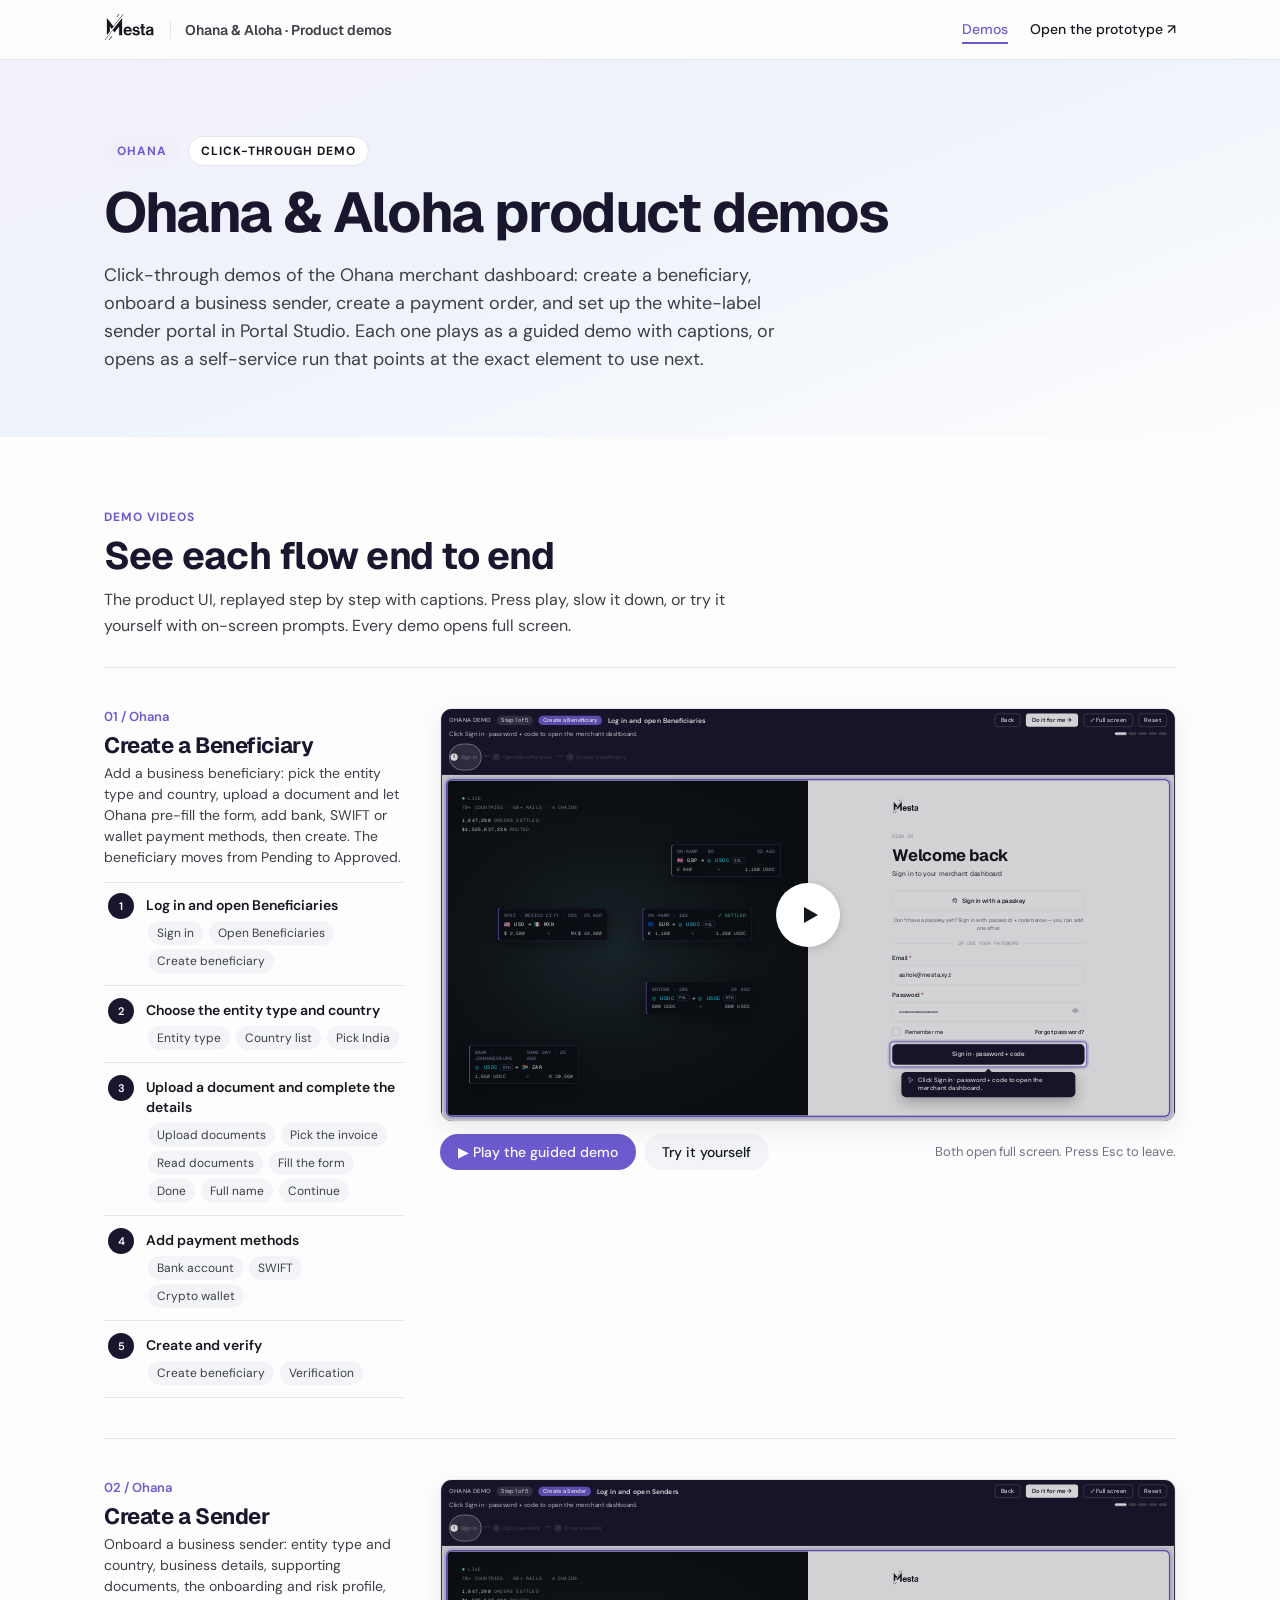
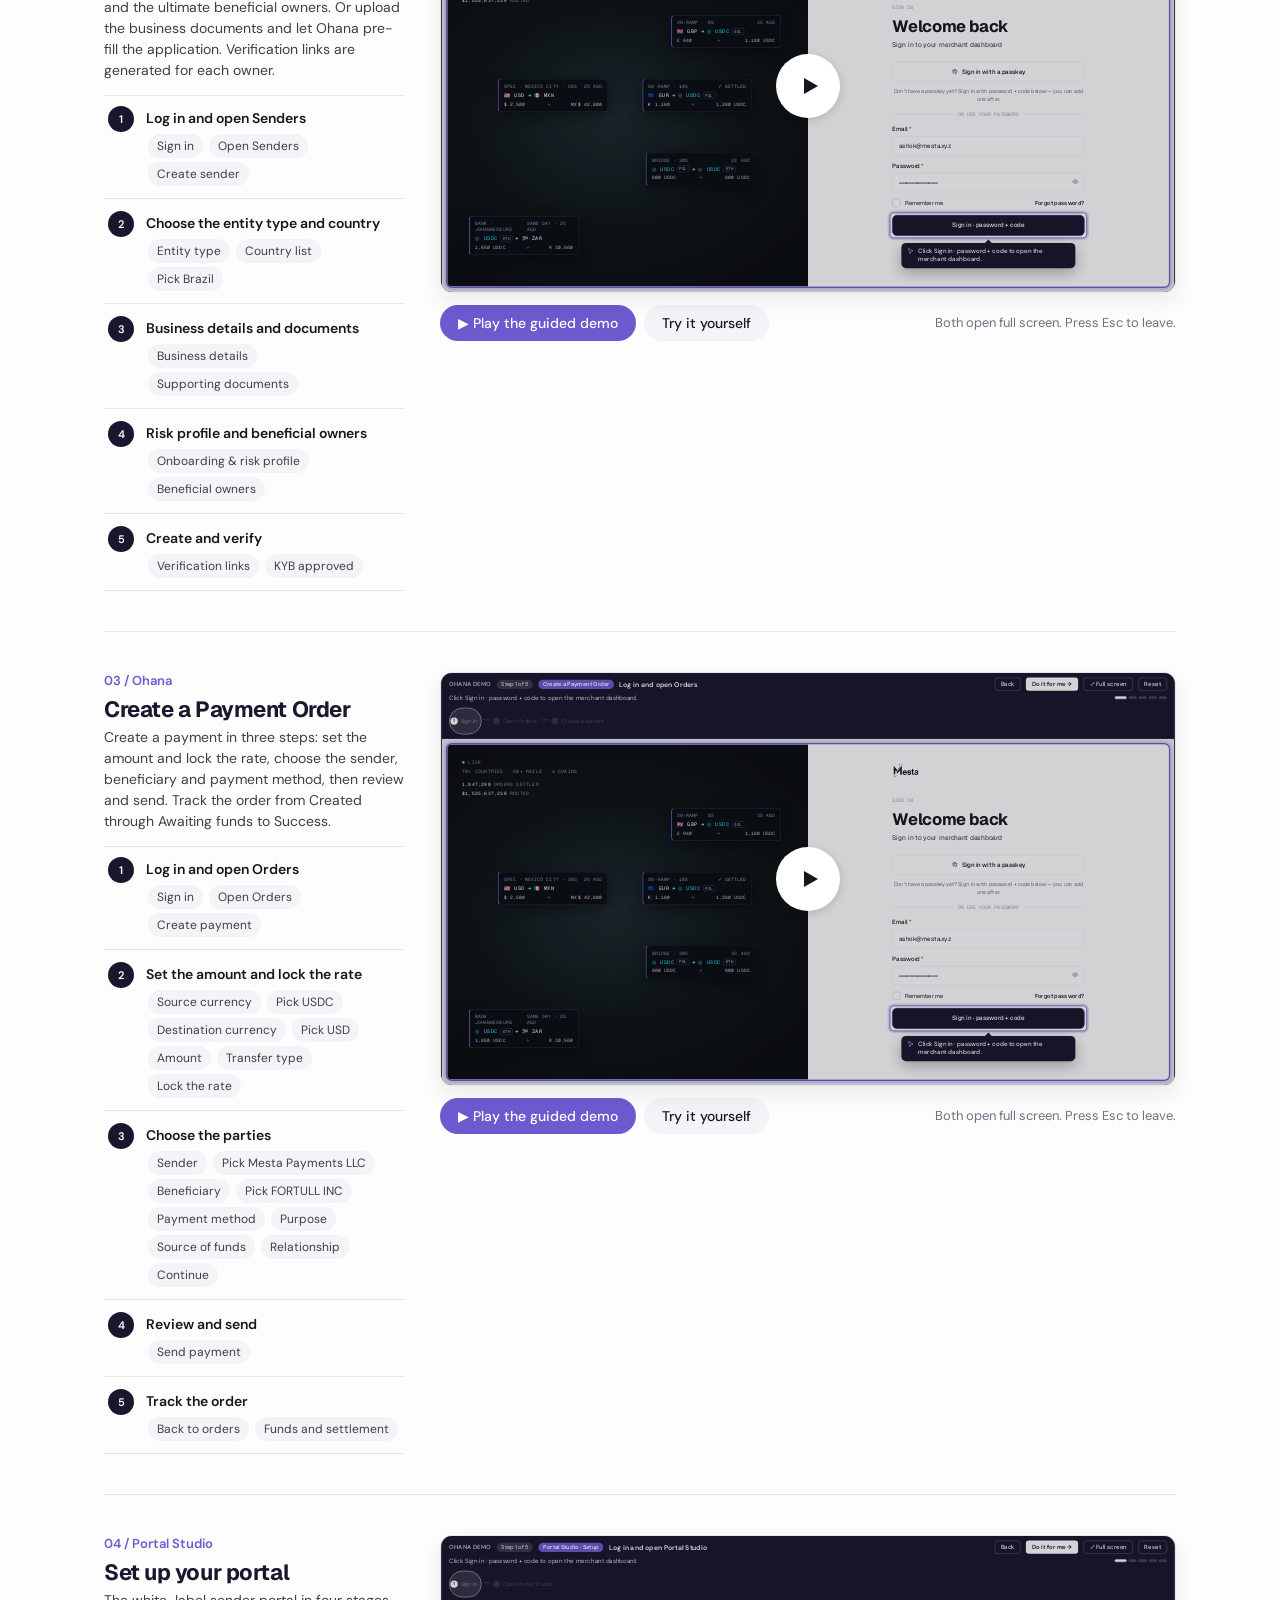
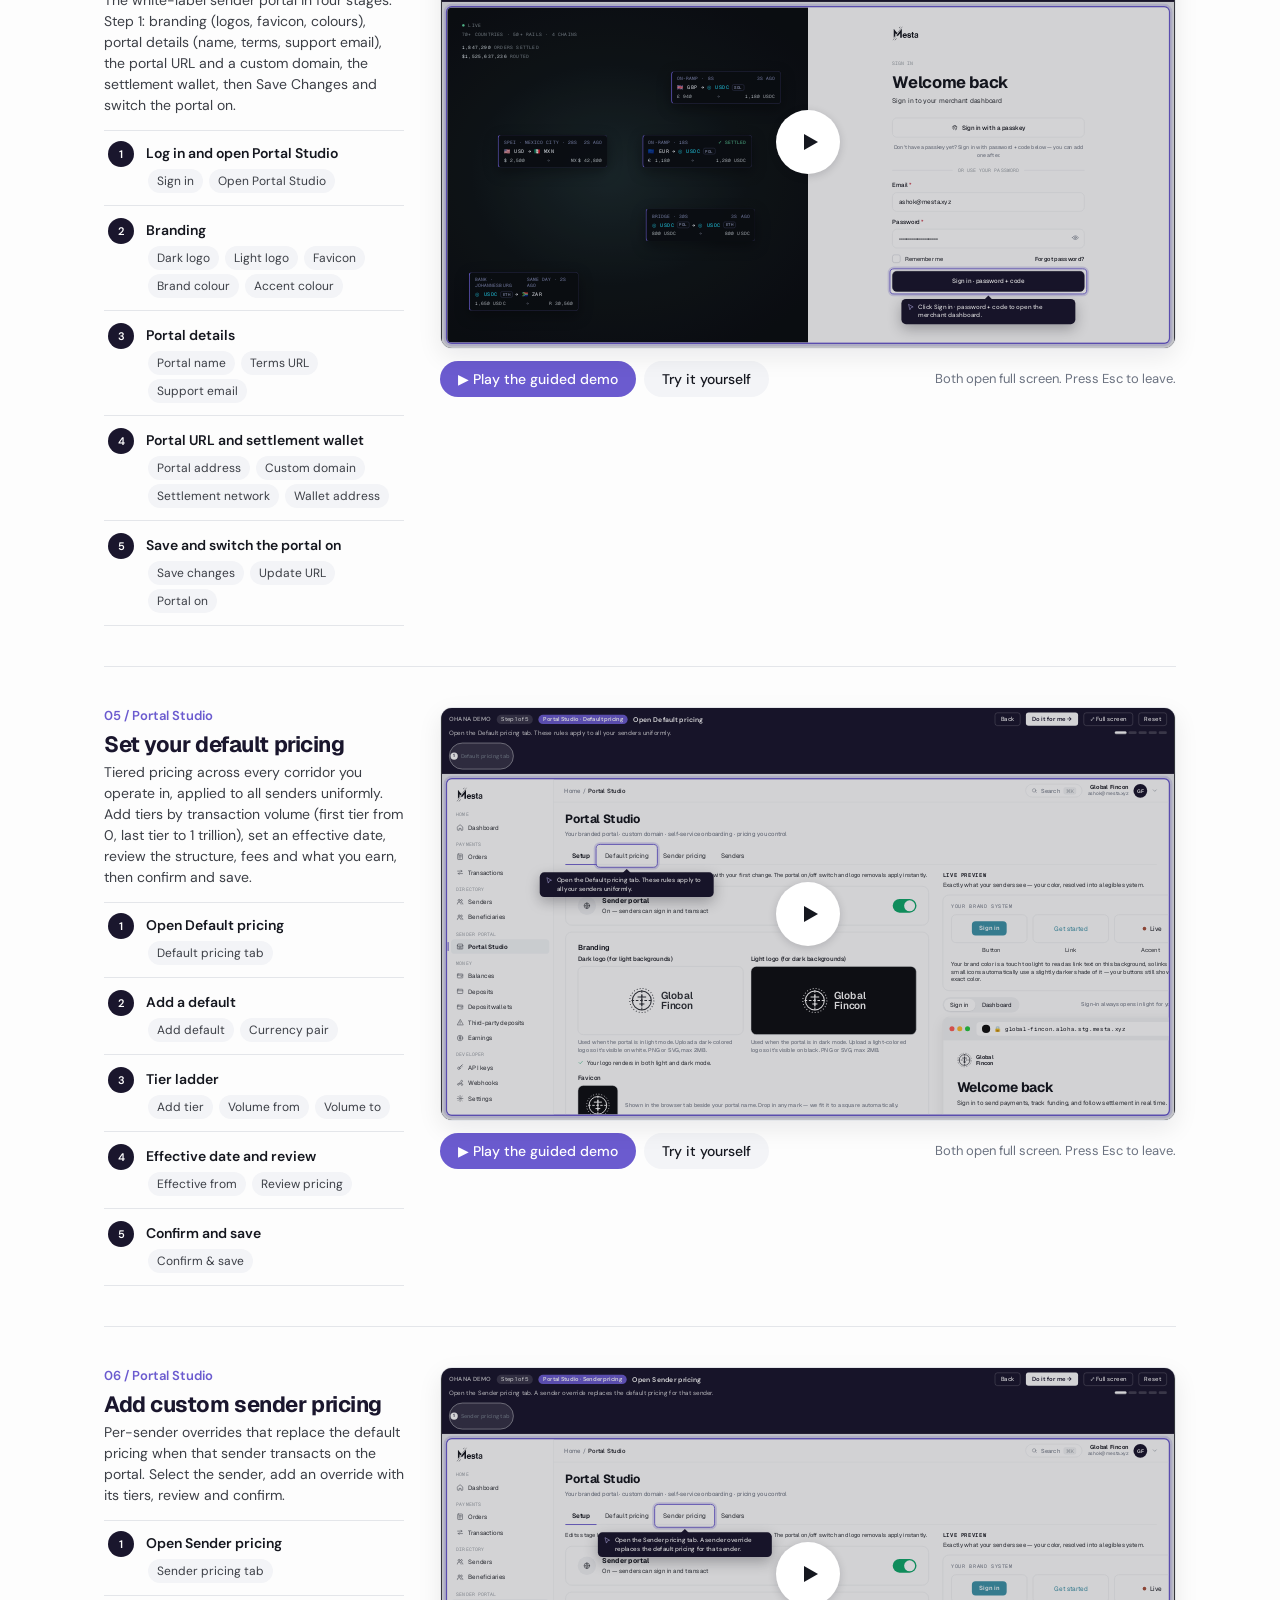
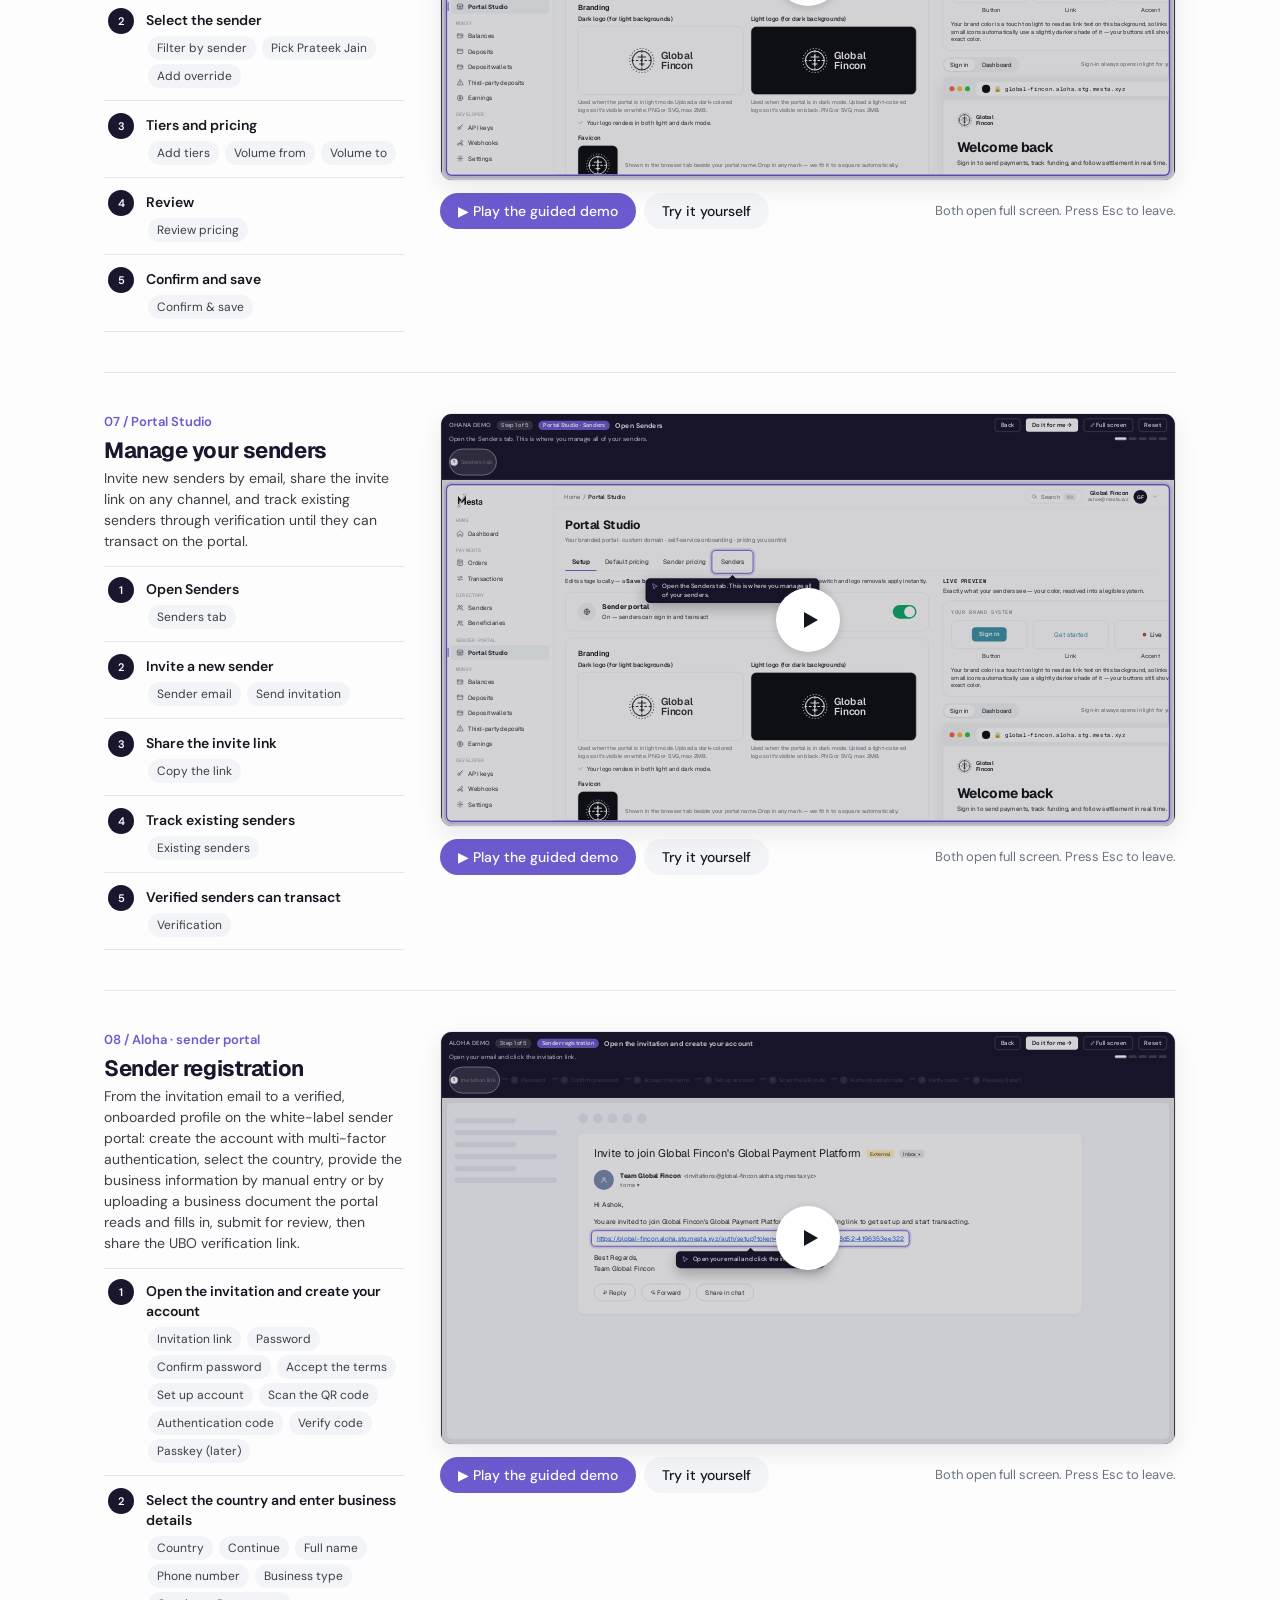
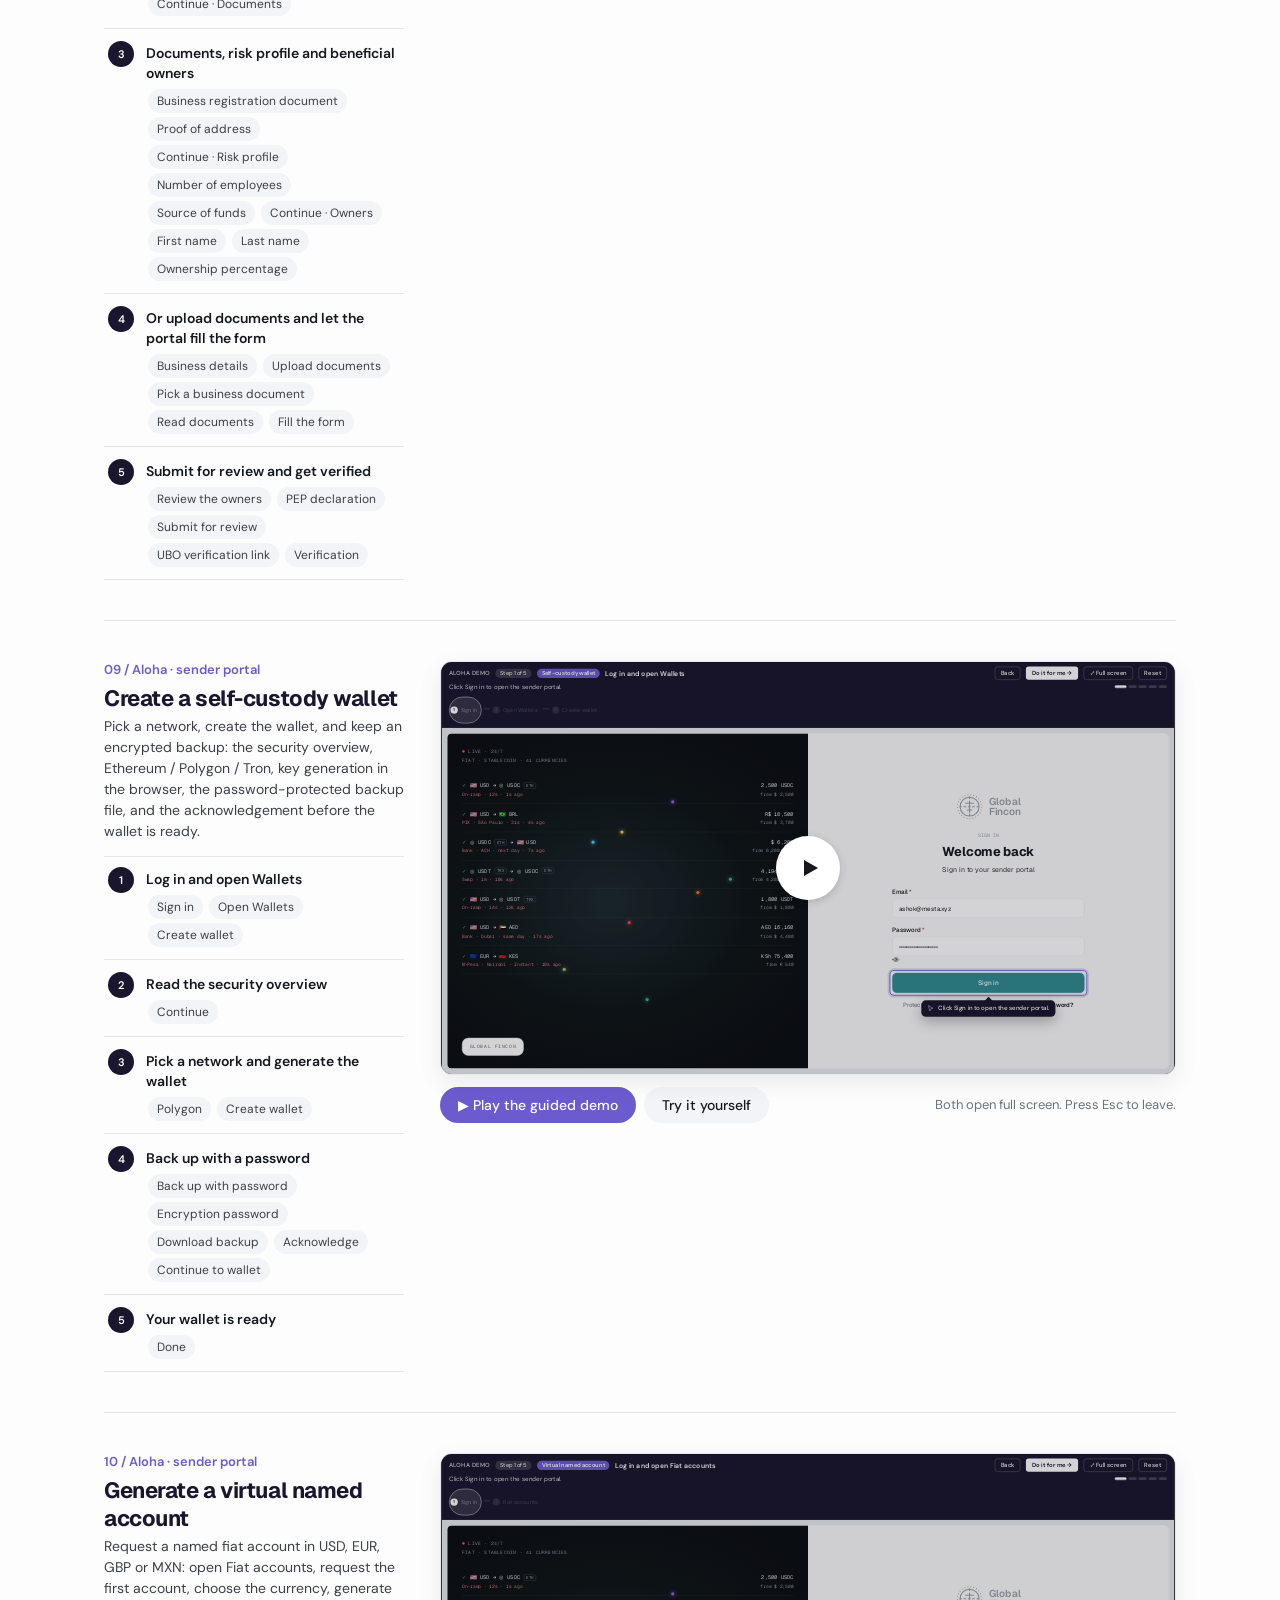
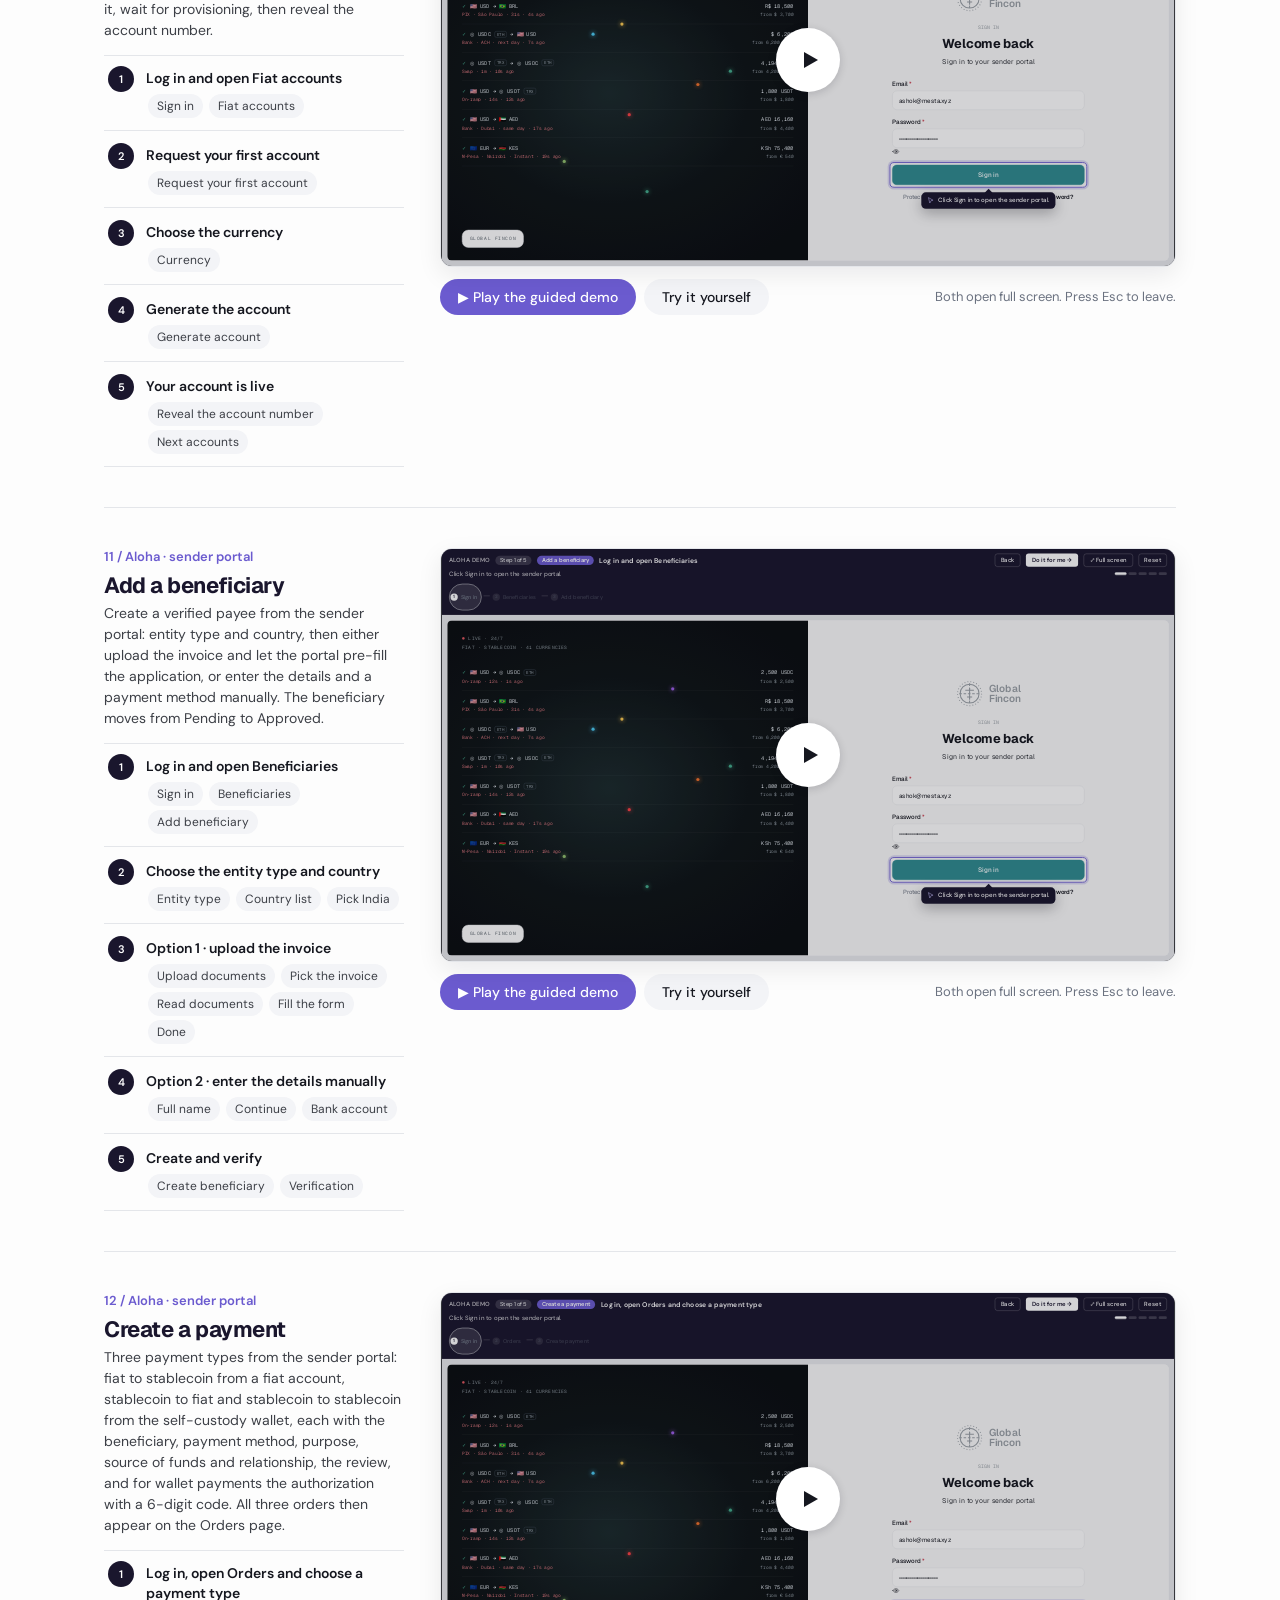
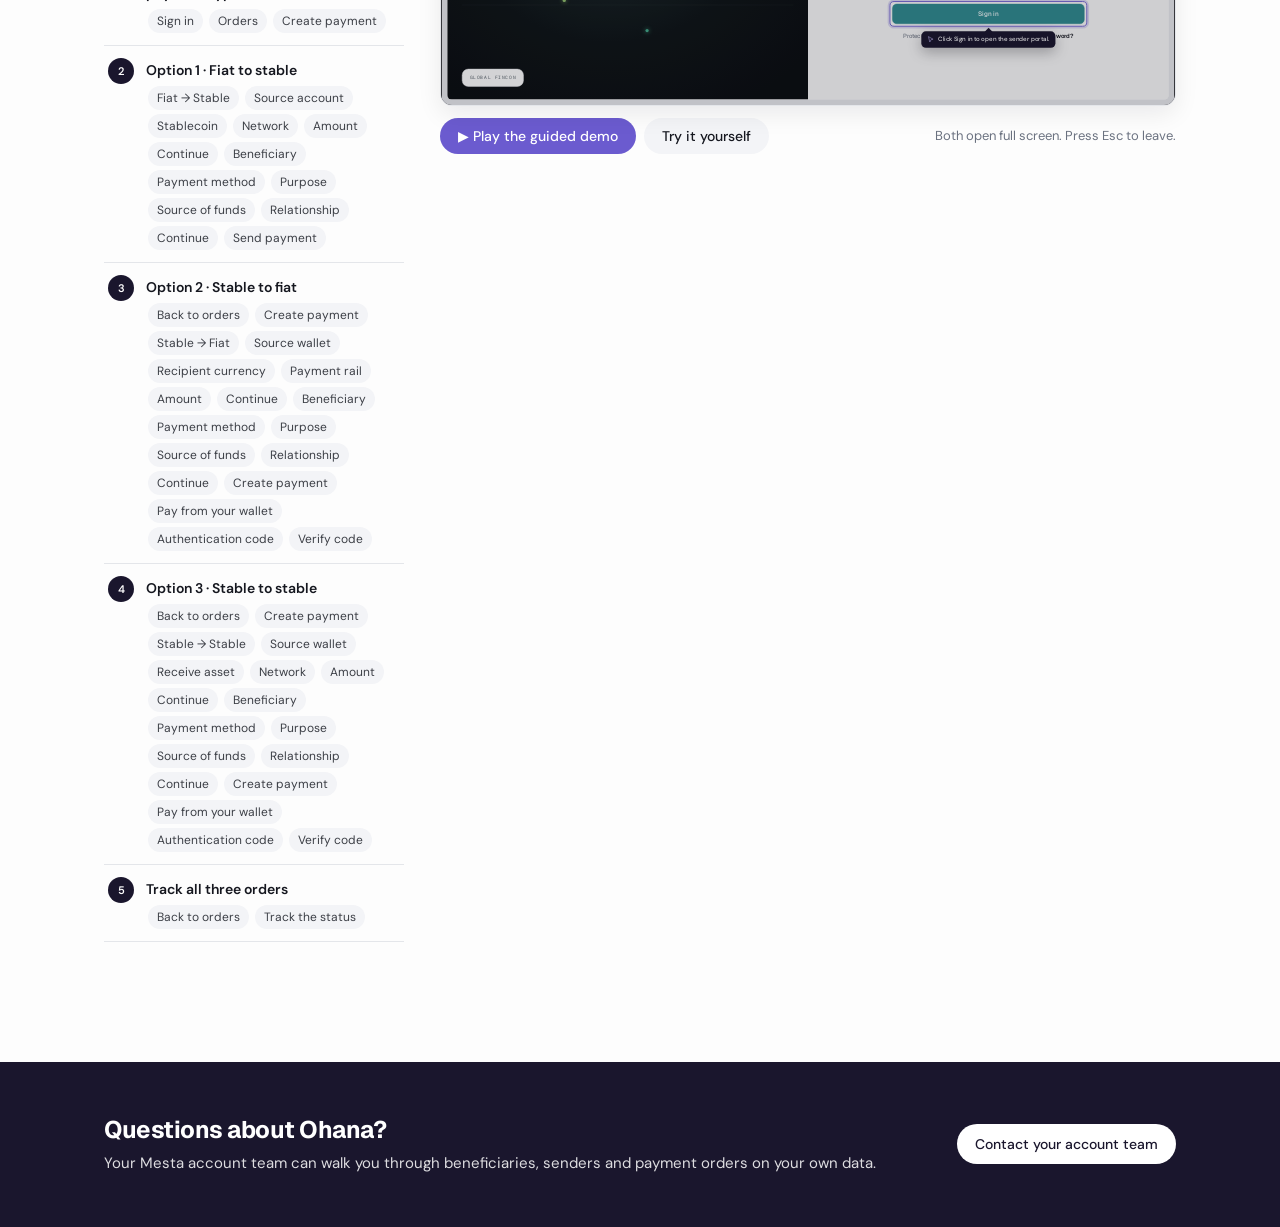
==== commit b83f2271: "feat: Aloha sender-portal demos — registration, wallet, virtual account, beneficiary, payment aloha." ====
--- a/index.html
+++ b/index.html
@@ -4,7 +4,7 @@
 <meta charset="utf-8">
 <meta name="viewport" content="width=device-width, initial-scale=1">
 <link rel="icon" href="data:,">
-<title>Ohana · Create a Beneficiary · click-through demo</title>
+<title>Ohana &amp; Aloha · click-through demos</title>
 <link rel="preconnect" href="https://fonts.googleapis.com">
 <link rel="preconnect" href="https://fonts.gstatic.com" crossorigin>
 <link href="https://fonts.googleapis.com/css2?family=DM+Sans:opsz,wght@9..40,400;9..40,500;9..40,600;9..40,700&family=Geist:wght@400;500;600;700&display=swap" rel="stylesheet">
@@ -81,13 +81,13 @@
 </head>
 <body>
 <header><div class="wrap">
-  <span id="logo"></span><span class="ttl">Ohana · Product demos</span><span class="sp"></span>
+  <span id="logo"></span><span class="ttl">Ohana &amp; Aloha · Product demos</span><span class="sp"></span>
   <nav><a class="on" href="#demo">Demos</a><a href="prototype.html?flow=beneficiary" target="_blank" rel="noopener">Open the prototype ↗</a></nav>
 </div></header>
 
 <section class="hero"><div class="wrap">
   <div class="tags"><span class="tag v">Ohana</span><span class="tag">Click-through demo</span></div>
-  <h1>Ohana product demos</h1>
+  <h1>Ohana &amp; Aloha product demos</h1>
   <p class="lead">Click-through demos of the Ohana merchant dashboard: create a beneficiary, onboard a business sender, create a payment order, and set up the white-label sender portal in Portal Studio. Each one plays as a guided demo with captions, or opens as a self-service run that points at the exact element to use next.</p>
 </div></section>
 
@@ -130,9 +130,19 @@
   { flow: 'portal-sender', group: 'Portal Studio', num: '06', title: 'Add custom sender pricing', intro: 'Per-sender overrides that replace the default pricing when that sender transacts on the portal. Select the sender, add an override with its tiers, review and confirm.', steps: [
     ['Open Sender pricing', ['Sender pricing tab']], ['Select the sender', ['Filter by sender', 'Pick Prateek Jain', 'Add override']], ['Tiers and pricing', ['Add tiers', 'Volume from', 'Volume to']], ['Review', ['Review pricing']], ['Confirm and save', ['Confirm & save']] ] },
   { flow: 'portal-senders', group: 'Portal Studio', num: '07', title: 'Manage your senders', intro: 'Invite new senders by email, share the invite link on any channel, and track existing senders through verification until they can transact on the portal.', steps: [
-    ['Open Senders', ['Senders tab']], ['Invite a new sender', ['Sender email', 'Send invitation']], ['Share the invite link', ['Copy the link']], ['Track existing senders', ['Existing senders']], ['Verified senders can transact', ['Verification']] ] }
+    ['Open Senders', ['Senders tab']], ['Invite a new sender', ['Sender email', 'Send invitation']], ['Share the invite link', ['Copy the link']], ['Track existing senders', ['Existing senders']], ['Verified senders can transact', ['Verification']] ] },
+  { flow: 'aloha-register', group: 'Aloha · sender portal', num: '08', title: 'Sender registration', intro: 'From the invitation email to a verified, onboarded profile on the white-label sender portal: create the account with multi-factor authentication, select the country, provide the business information by manual entry or by uploading a business document the portal reads and fills in, submit for review, then share the UBO verification link.', steps: [
+    ['Open the invitation and create your account', ['Invitation link', 'Password', 'Confirm password', 'Accept the terms', 'Set up account', 'Scan the QR code', 'Authentication code', 'Verify code', 'Passkey (later)']], ['Select the country and enter business details', ['Country', 'Continue', 'Full name', 'Phone number', 'Business type', 'Continue · Documents']], ['Documents, risk profile and beneficial owners', ['Business registration document', 'Proof of address', 'Continue · Risk profile', 'Number of employees', 'Source of funds', 'Continue · Owners', 'First name', 'Last name', 'Ownership percentage']], ['Or upload documents and let the portal fill the form', ['Business details', 'Upload documents', 'Pick a business document', 'Read documents', 'Fill the form']], ['Submit for review and get verified', ['Review the owners', 'PEP declaration', 'Submit for review', 'UBO verification link', 'Verification']] ] },
+  { flow: 'aloha-wallet', group: 'Aloha · sender portal', num: '09', title: 'Create a self-custody wallet', intro: 'Pick a network, create the wallet, and keep an encrypted backup: the security overview, Ethereum / Polygon / Tron, key generation in the browser, the password-protected backup file, and the acknowledgement before the wallet is ready.', steps: [
+    ['Log in and open Wallets', ['Sign in', 'Open Wallets', 'Create wallet']], ['Read the security overview', ['Continue']], ['Pick a network and generate the wallet', ['Polygon', 'Create wallet']], ['Back up with a password', ['Back up with password', 'Encryption password', 'Download backup', 'Acknowledge', 'Continue to wallet']], ['Your wallet is ready', ['Done']] ] },
+  { flow: 'aloha-account', group: 'Aloha · sender portal', num: '10', title: 'Generate a virtual named account', intro: 'Request a named fiat account in USD, EUR, GBP or MXN: open Fiat accounts, request the first account, choose the currency, generate it, wait for provisioning, then reveal the account number.', steps: [
+    ['Log in and open Fiat accounts', ['Sign in', 'Fiat accounts']], ['Request your first account', ['Request your first account']], ['Choose the currency', ['Currency']], ['Generate the account', ['Generate account']], ['Your account is live', ['Reveal the account number', 'Next accounts']] ] },
+  { flow: 'aloha-beneficiary', group: 'Aloha · sender portal', num: '11', title: 'Add a beneficiary', intro: 'Create a verified payee from the sender portal: entity type and country, then either upload the invoice and let the portal pre-fill the application, or enter the details and a payment method manually. The beneficiary moves from Pending to Approved.', steps: [
+    ['Log in and open Beneficiaries', ['Sign in', 'Beneficiaries', 'Add beneficiary']], ['Choose the entity type and country', ['Entity type', 'Country list', 'Pick India']], ['Option 1 · upload the invoice', ['Upload documents', 'Pick the invoice', 'Read documents', 'Fill the form', 'Done']], ['Option 2 · enter the details manually', ['Full name', 'Continue', 'Bank account']], ['Create and verify', ['Create beneficiary', 'Verification']] ] },
+  { flow: 'aloha-payment', group: 'Aloha · sender portal', num: '12', title: 'Create a payment', intro: 'Three payment types from the sender portal: fiat to stablecoin from a fiat account, stablecoin to fiat and stablecoin to stablecoin from the self-custody wallet, each with the beneficiary, payment method, purpose, source of funds and relationship, the review, and for wallet payments the authorization with a 6-digit code. All three orders then appear on the Orders page.', steps: [
+    ['Log in, open Orders and choose a payment type', ['Sign in', 'Orders', 'Create payment']], ['Option 1 · Fiat to stable', ['Fiat → Stable', 'Source account', 'Stablecoin', 'Network', 'Amount', 'Continue', 'Beneficiary', 'Payment method', 'Purpose', 'Source of funds', 'Relationship', 'Continue', 'Send payment']], ['Option 2 · Stable to fiat', ['Back to orders', 'Create payment', 'Stable → Fiat', 'Source wallet', 'Recipient currency', 'Payment rail', 'Amount', 'Continue', 'Beneficiary', 'Payment method', 'Purpose', 'Source of funds', 'Relationship', 'Continue', 'Create payment', 'Pay from your wallet', 'Authentication code', 'Verify code']], ['Option 3 · Stable to stable', ['Back to orders', 'Create payment', 'Stable → Stable', 'Source wallet', 'Receive asset', 'Network', 'Amount', 'Continue', 'Beneficiary', 'Payment method', 'Purpose', 'Source of funds', 'Relationship', 'Continue', 'Create payment', 'Pay from your wallet', 'Authentication code', 'Verify code']], ['Track all three orders', ['Back to orders', 'Track the status']] ] }
 ];
-const BUILD = 'v' + 20261027 + 'c'; /* bump to bypass the Pages/browser cache for the embedded prototype */
+const BUILD = 'v' + 20261027 + 'd'; /* bump to bypass the Pages/browser cache for the embedded prototype */
 document.getElementById('demos').innerHTML = DEMOS.map(d => `<div class="grid" id="demo-${d.flow}">
   <div><div class="num">${d.num} / ${d.group}</div><h3>${d.title}</h3><p class="intro">${d.intro}</p>
     <div class="steps">${d.steps.map(([t, subs], i) => `<div class="step"><span class="n">${i + 1}</span><div><b>${t}</b><ul>${subs.map(x => `<li>${x}</li>`).join('')}</ul></div></div>`).join('')}</div></div>
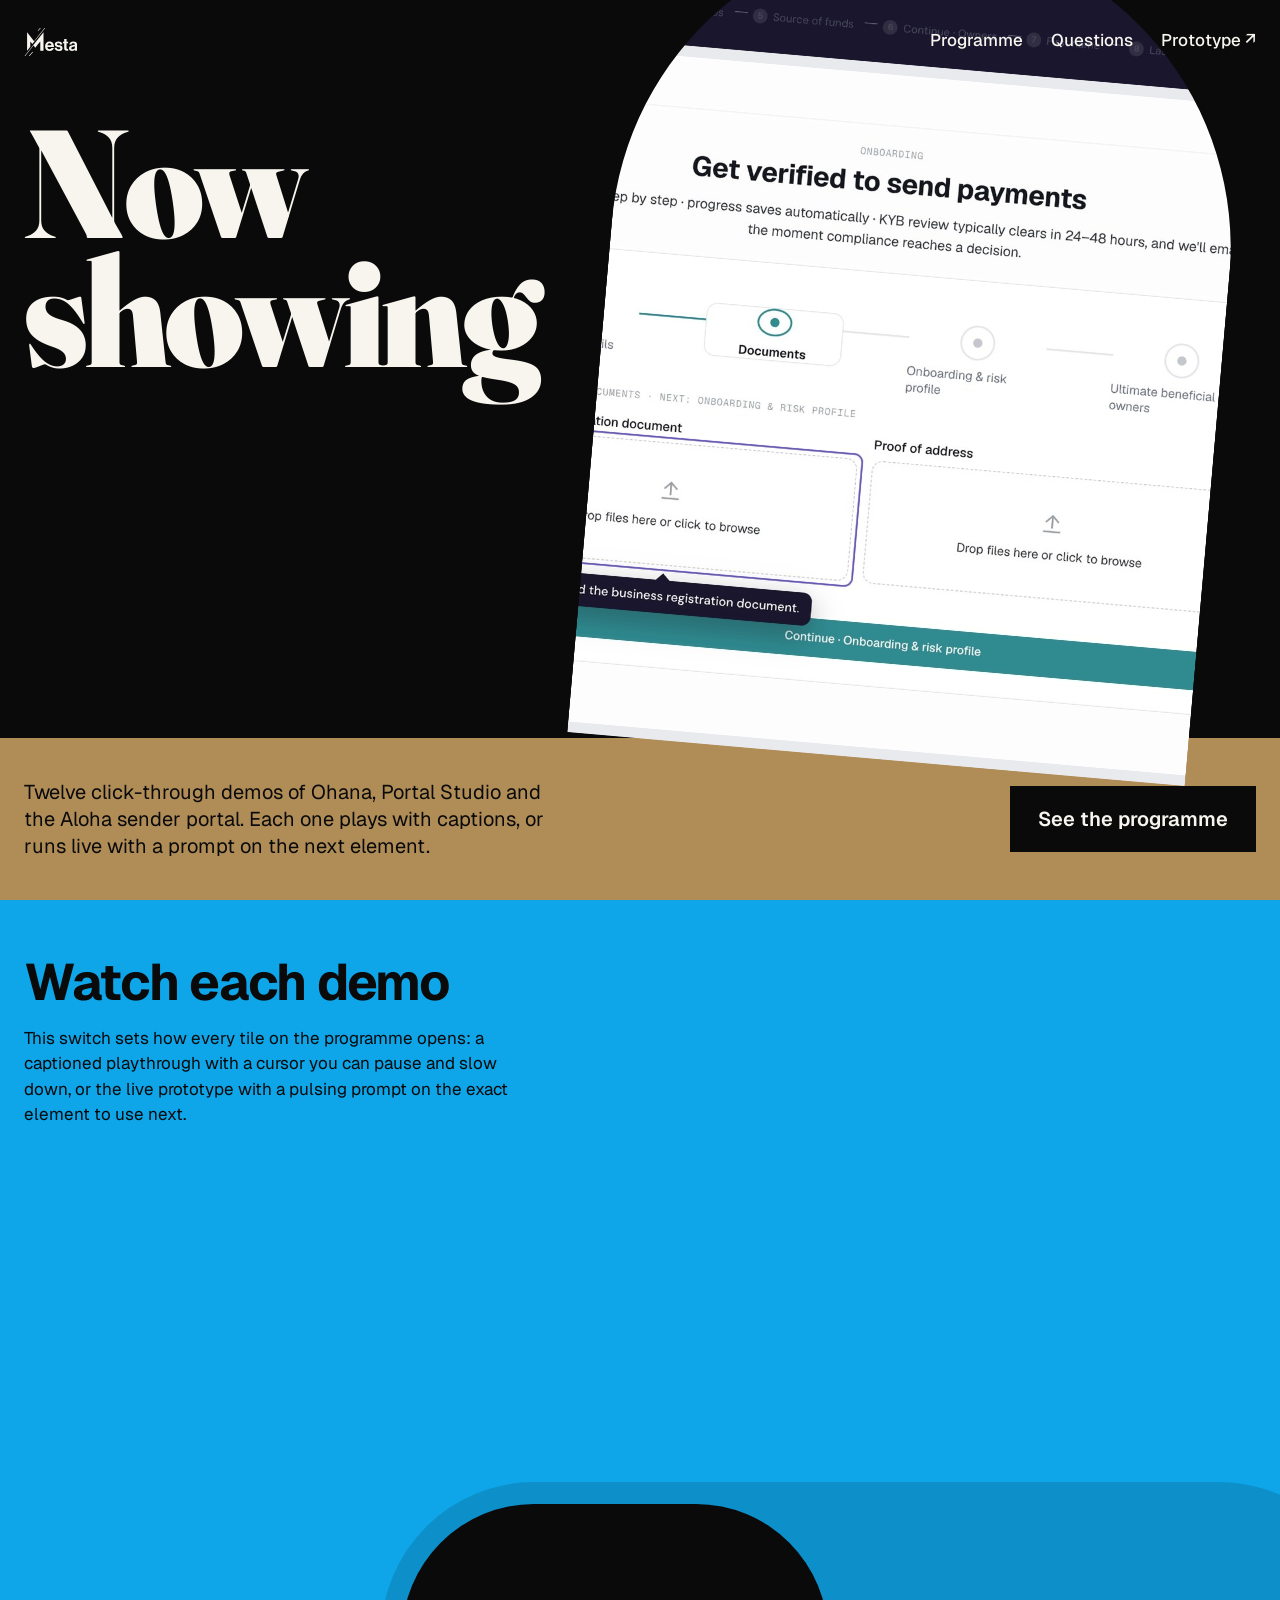
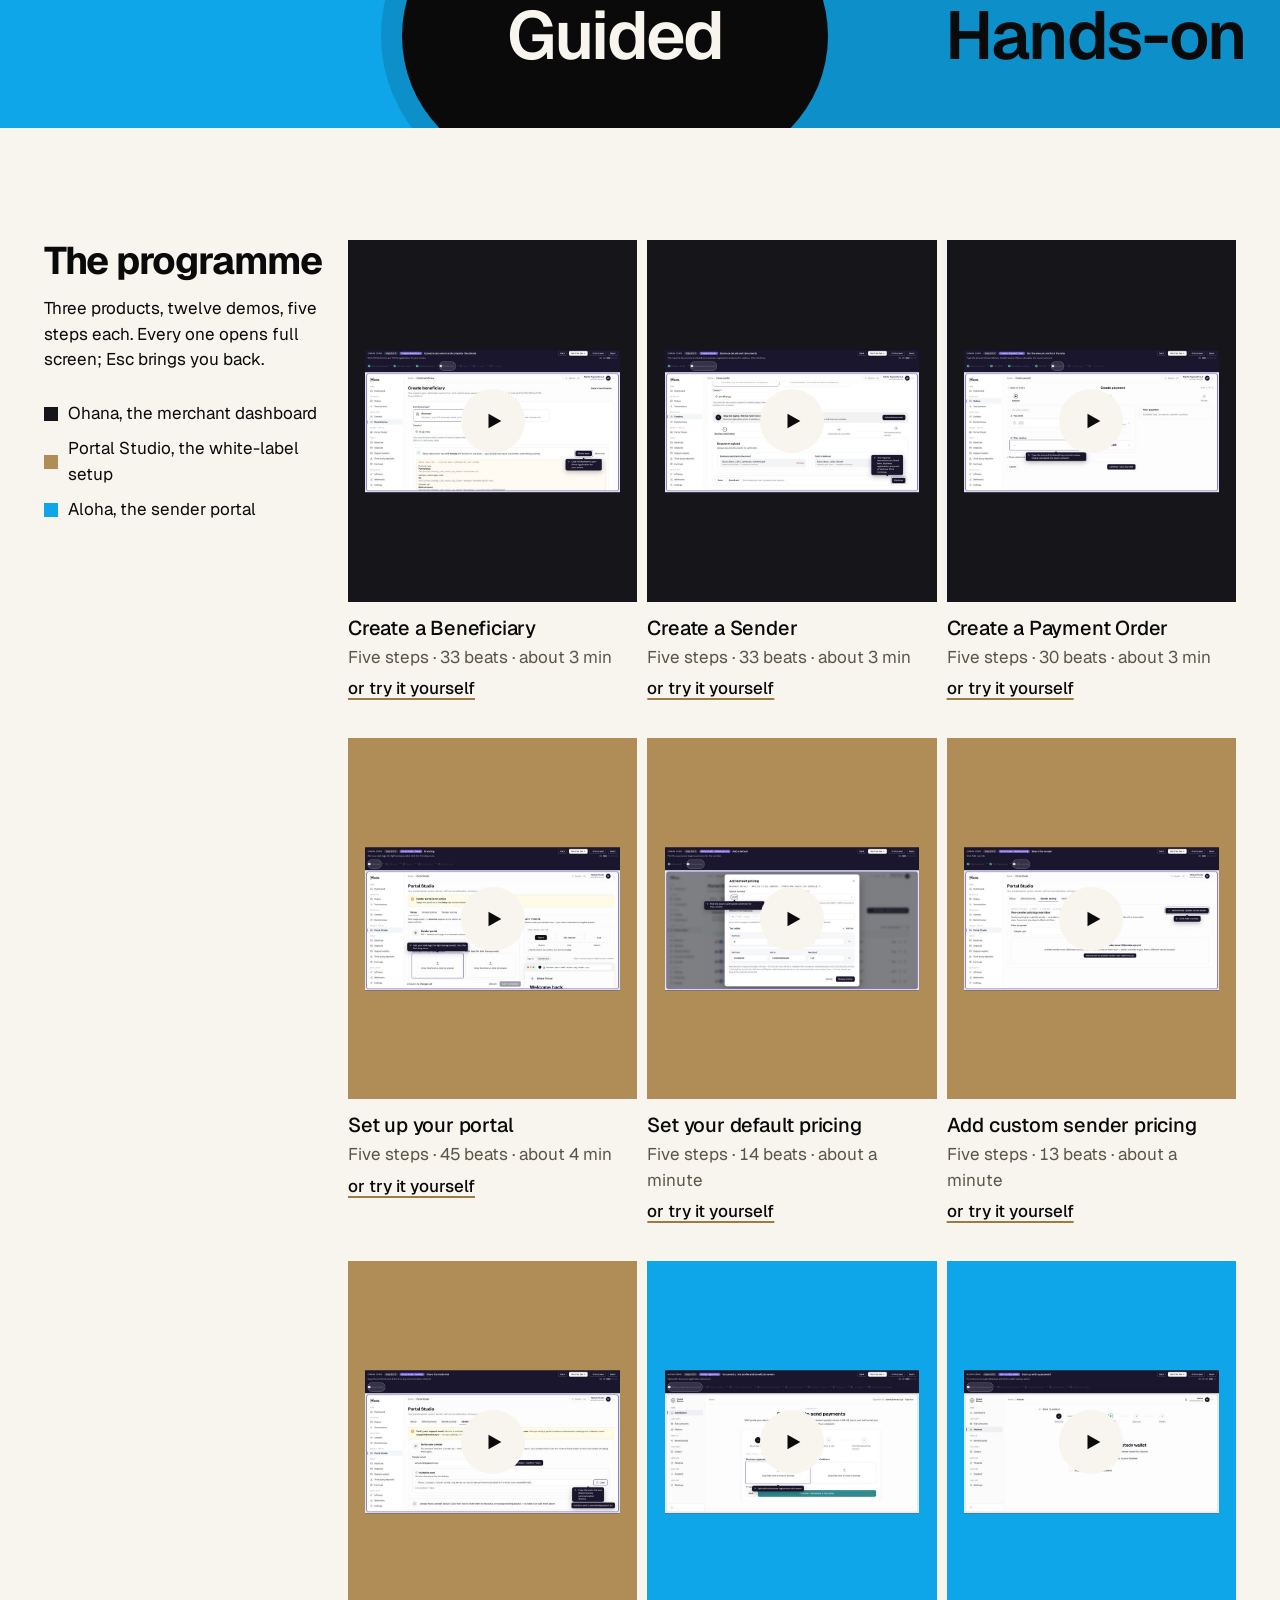
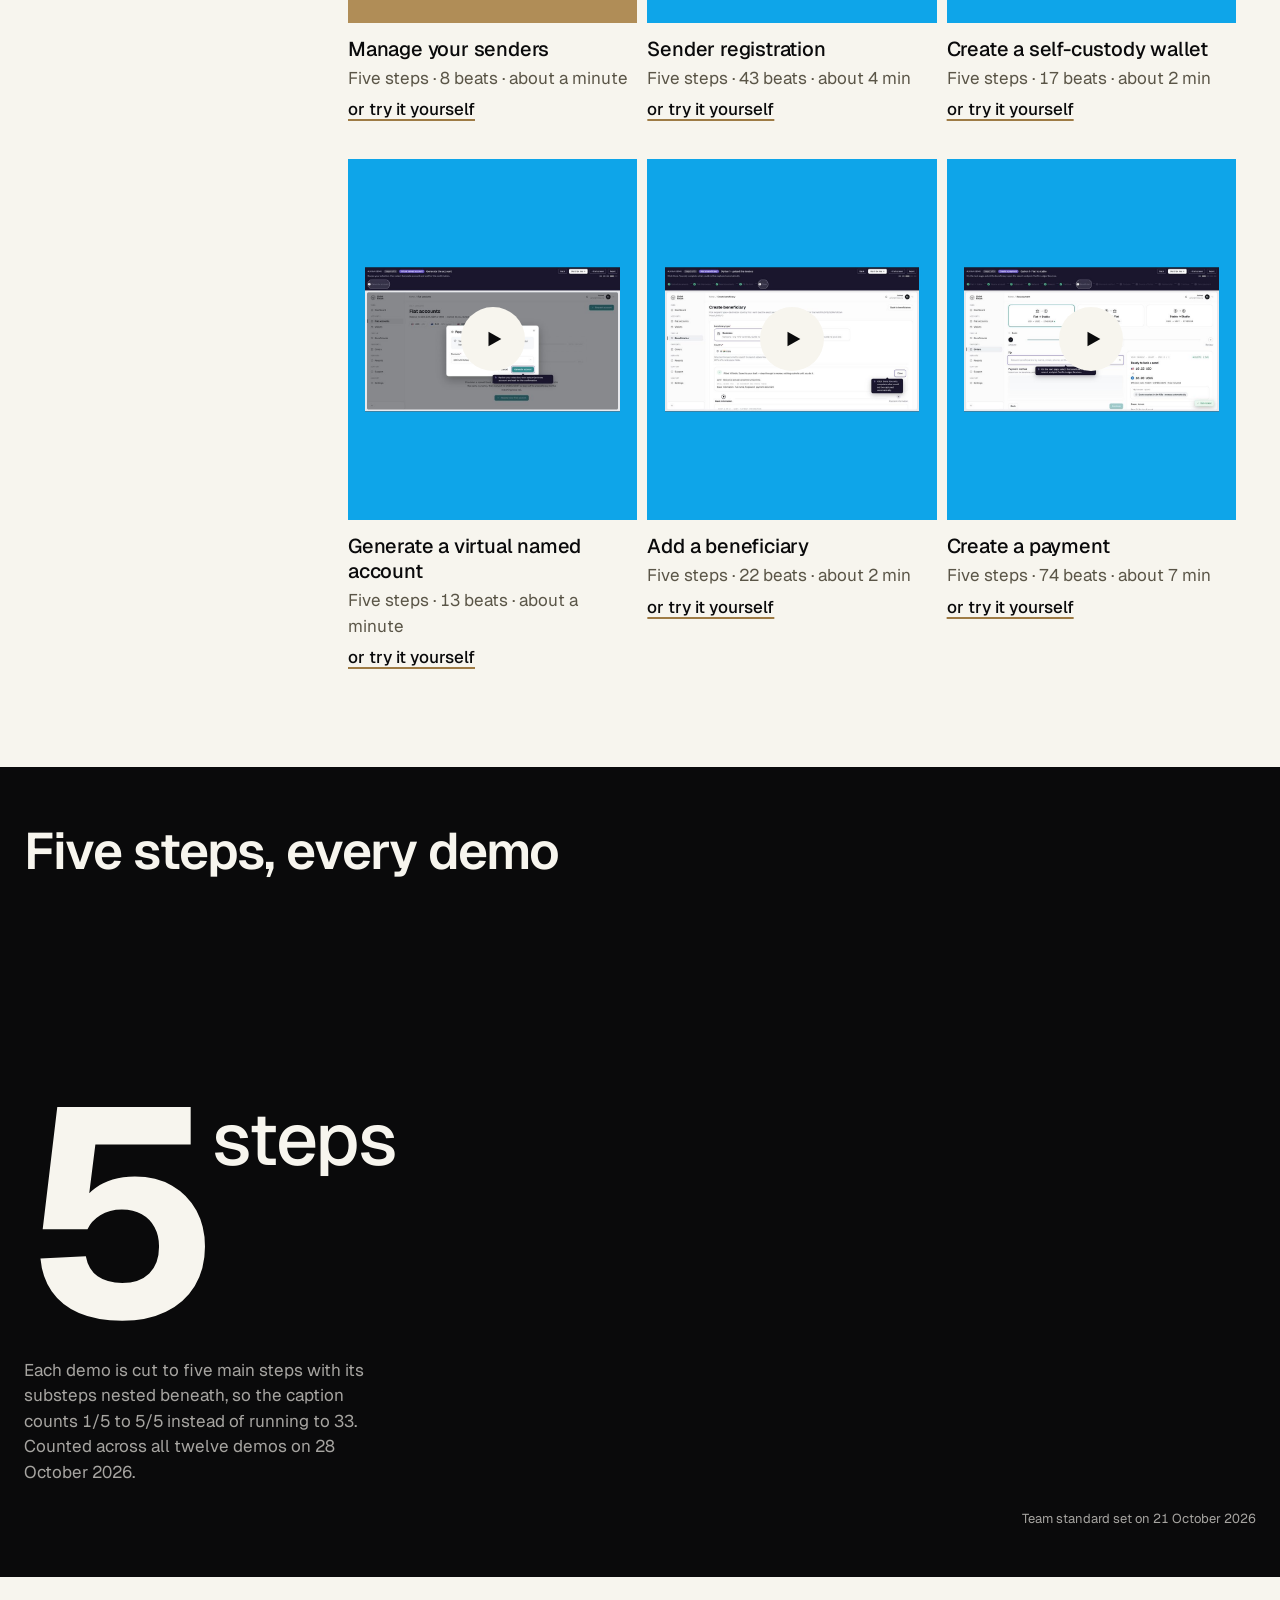
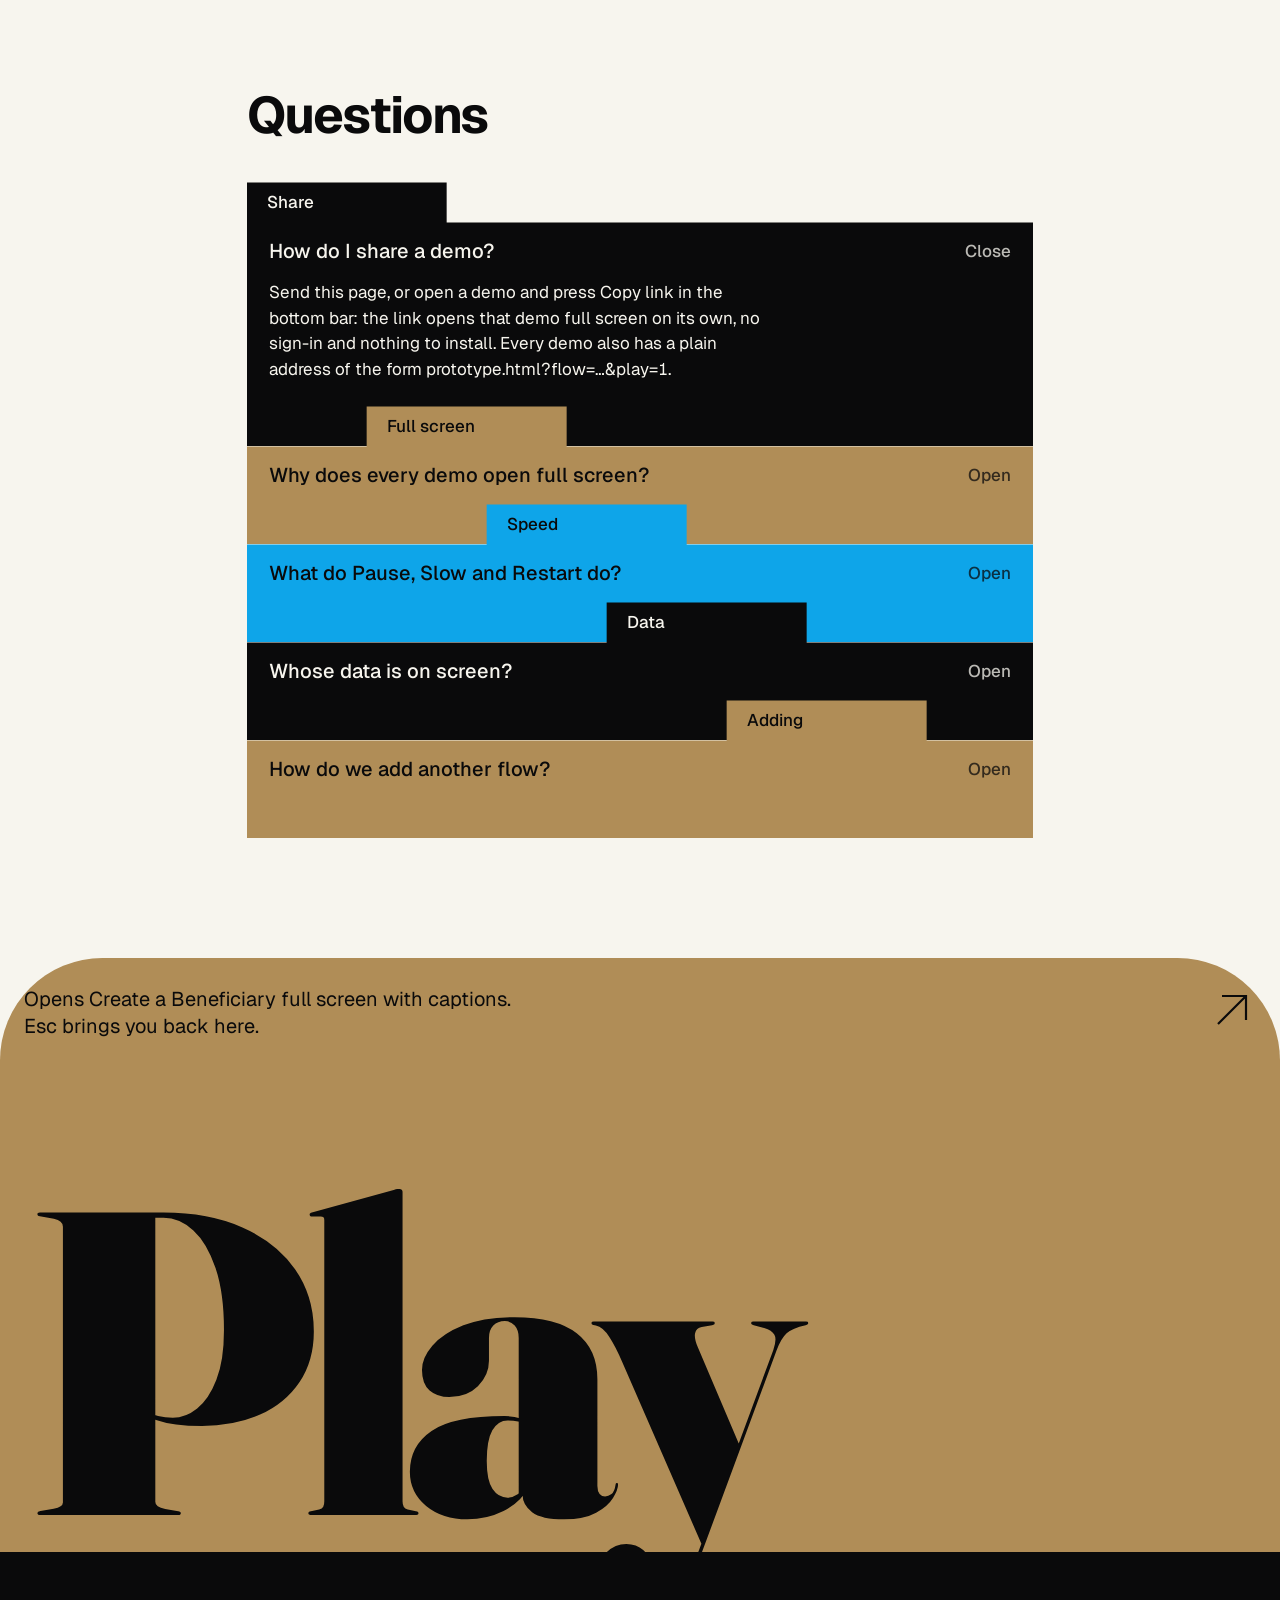
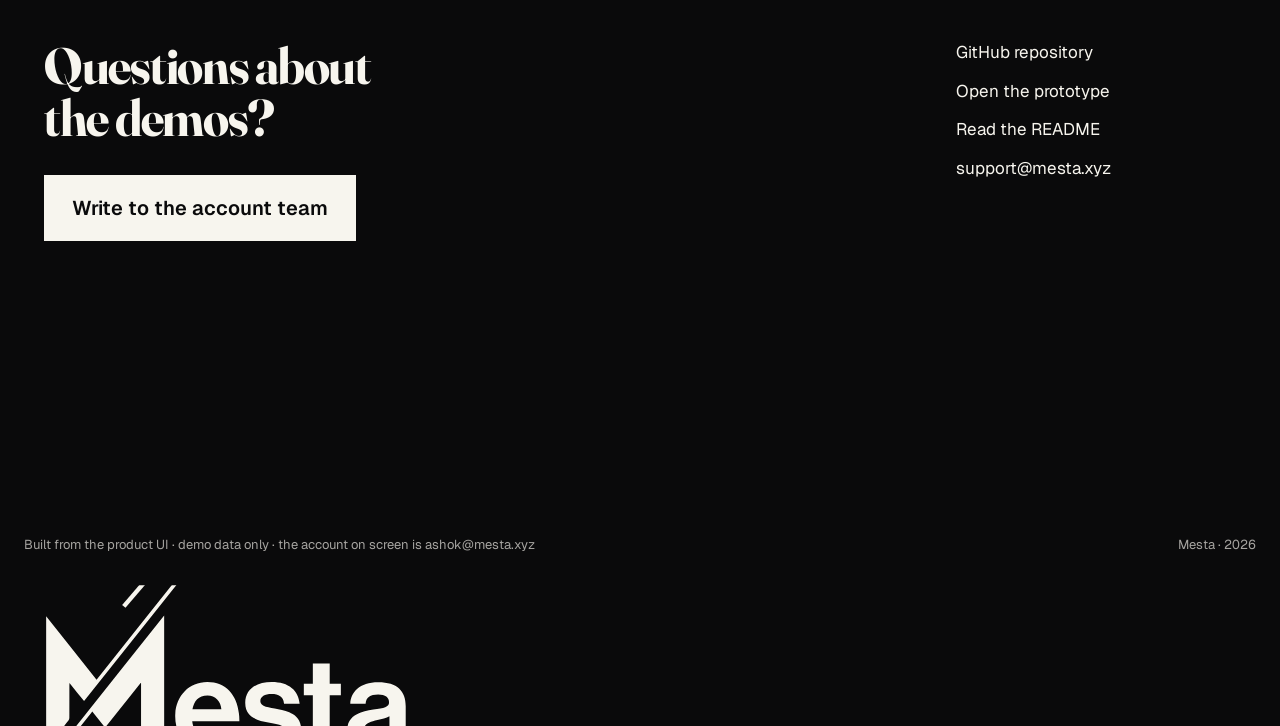
==== commit d68d767c: "feat: redesign the landing page as a screening programme Now showing hero with an arch-clipped produ" ====
--- a/index.html
+++ b/index.html
@@ -1,121 +1,285 @@
 <!DOCTYPE html>
-<html lang="en">
+<html lang="en" class="no-js">
 <head>
 <meta charset="utf-8">
 <meta name="viewport" content="width=device-width, initial-scale=1">
 <link rel="icon" href="data:,">
-<title>Ohana &amp; Aloha · click-through demos</title>
+<title>Now showing · Ohana &amp; Aloha demos</title>
+<meta name="description" content="Twelve click-through demos of the Ohana merchant dashboard, Portal Studio and the Aloha sender portal. Watch each one with captions, or try it yourself with a prompt on the next element.">
 <link rel="preconnect" href="https://fonts.googleapis.com">
 <link rel="preconnect" href="https://fonts.gstatic.com" crossorigin>
-<link href="https://fonts.googleapis.com/css2?family=DM+Sans:opsz,wght@9..40,400;9..40,500;9..40,600;9..40,700&family=Geist:wght@400;500;600;700&display=swap" rel="stylesheet">
+<link href="https://fonts.googleapis.com/css2?family=Fraunces:opsz,wght@9..144,700;9..144,900&family=Geist:wght@400;500;600;700&display=swap" rel="stylesheet">
 <style>
-:root{--ink:#15171f;--ink2:#3c3f46;--mute:#6b7280;--line:#e4e6ea;--bg:#fdfdfd;--navy:#1a162d;--violet:#6b5bcf;--panel:#f3f4f7}
+:root{
+  --ink:#0A0A0B; --ink2:#16161A; --ink3:#1F1F24; --cream:#F7F5EE; --paper:#FEFDF8;
+  --gold:#B08D57; --gold-deep:#9E7B45; --cyan:#0EA5E9; --cyan-deep:#0B7DB0;
+  --soft:#5A5547; --cream-soft:rgba(247,245,238,.66);
+  --m:24px; --max:1240px;
+  --t-s:13px; --t-b:17px; --t-m:20px; --t-h:clamp(34px,4vw,56px);
+  --ease:cubic-bezier(.16,1,.3,1); --ease-io:cubic-bezier(.65,0,.35,1);
+}
 *{box-sizing:border-box}
-body{margin:0;background:var(--bg);color:var(--ink);font-family:'DM Sans',sans-serif;-webkit-font-smoothing:antialiased}
-a{color:var(--violet);text-decoration:none}
-.wrap{max-width:1120px;margin:0 auto;padding:0 24px}
-header{position:sticky;top:0;z-index:5;background:rgba(253,253,253,.92);backdrop-filter:blur(8px);border-bottom:1px solid var(--line)}
-header .wrap{display:flex;align-items:center;gap:16px;padding:14px 24px}
-header svg{height:26px;width:auto;color:var(--ink)}
-header .ttl{font-family:'Geist',sans-serif;font-weight:600;font-size:14px;color:var(--ink2);padding-left:14px;border-left:1px solid var(--line)}
-header .sp{flex:1}
-header nav{display:flex;gap:22px;font-size:14px;font-weight:500}
-header nav a{color:var(--ink);padding:4px 0;border-bottom:2px solid transparent}
-header nav a.on{color:var(--violet);border-bottom-color:var(--violet)}
-.hero{background:linear-gradient(160deg,#f3f1fb 0%,#eef3fb 45%,#fdfdfd 100%)}
-.hero .wrap{padding:76px 24px 64px;display:flex;flex-direction:column;gap:18px}
-.tags{display:flex;gap:8px}
-.tag{font-size:12px;font-weight:700;letter-spacing:.08em;text-transform:uppercase;padding:6px 12px;border-radius:999px;background:#fff;border:1px solid var(--line);color:var(--ink)}
-.tag.v{color:var(--violet);background:color-mix(in srgb,var(--violet) 10%,#fff);border-color:transparent}
-h1{margin:0;font-family:'Geist',sans-serif;font-weight:700;font-size:clamp(34px,5vw,56px);line-height:1.05;letter-spacing:-.025em;color:var(--navy);max-width:820px;text-wrap:balance}
-.lead{margin:0;font-size:18px;line-height:28px;color:var(--ink2);max-width:680px;text-wrap:pretty}
-section.demo .wrap{padding:72px 24px 80px;display:flex;flex-direction:column;gap:28px}
-.eyebrow{font-size:12px;font-weight:700;letter-spacing:.08em;text-transform:uppercase;color:var(--violet)}
-h2{margin:0;font-family:'Geist',sans-serif;font-weight:700;font-size:clamp(26px,3.4vw,38px);line-height:1.1;letter-spacing:-.02em;color:var(--navy)}
-.sub{margin:0;font-size:16px;line-height:26px;color:var(--ink2);max-width:680px}
-.grid{display:grid;grid-template-columns:300px 1fr;gap:36px;align-items:start;padding:40px 0;border-top:1px solid var(--line)}
-.grid h3{margin:0 0 4px;font-family:'Geist',sans-serif;font-size:22px;letter-spacing:-.02em;color:var(--navy)}
-.grid .num{font-size:13px;font-weight:600;color:var(--violet);margin-bottom:6px}
-.grid .intro{font-size:14px;color:var(--ink2);margin:0 0 14px;line-height:1.5}
-@media (max-width:900px){.grid{grid-template-columns:1fr}}
-.steps{display:flex;flex-direction:column;gap:2px;border-top:1px solid var(--line)}
-.step{display:flex;gap:12px;padding:12px 4px;border-bottom:1px solid var(--line);font-size:14px;line-height:20px}
-.step .n{flex:none;width:26px;height:26px;border-radius:50%;background:var(--navy);color:#fff;font:600 11px 'DM Sans',sans-serif;display:flex;align-items:center;justify-content:center;margin-top:-2px}
-.step b{display:block;font-weight:600;color:var(--ink)}
-.step span{color:var(--mute);font-size:13px}
-.step ul{margin:6px 0 0;padding:0 0 0 2px;list-style:none;display:flex;flex-wrap:wrap;gap:4px 6px}
-.step li{font-size:12px;color:var(--ink2);background:var(--panel);border-radius:999px;padding:2px 9px}
-.lb{position:fixed;inset:0;z-index:50;background:#0f1014;display:flex;flex-direction:column}
+html{scroll-behavior:smooth;scrollbar-color:var(--ink2) var(--cream)}
+body{margin:0;overflow-x:clip;background:var(--cream);color:var(--ink);font:400 var(--t-b)/1.5 'Geist',system-ui,sans-serif;-webkit-font-smoothing:antialiased;font-variant-numeric:tabular-nums;caret-color:var(--gold-deep)}
+::selection{background:var(--gold);color:var(--ink)}
+::-webkit-scrollbar{width:12px}::-webkit-scrollbar-track{background:var(--cream)}::-webkit-scrollbar-thumb{background:var(--ink2);border:3px solid var(--cream)}
+:focus-visible{outline:3px solid var(--cyan);outline-offset:3px}
+a{color:inherit;text-decoration:none}
+button{font:inherit;color:inherit;background:none;border:0;padding:0;cursor:pointer}
+h1,h2,h3,p{margin:0}
+svg{display:block}
+.wrap{max-width:var(--max);margin:0 auto;padding:0 var(--m)}
+.g12{display:grid;grid-template-columns:repeat(12,minmax(0,1fr));gap:24px}
+
+/* ===== hero: flush-left shout, seam picture ===== */
+.hero{height:100svh;min-height:640px;display:grid;grid-template-rows:82% 18%;overflow:hidden}
+.hero .field{position:relative;background:var(--ink);color:var(--cream);overflow:visible}
+.hero .bar{position:absolute;left:var(--m);right:var(--m);top:22px;display:flex;align-items:center;gap:24px;z-index:3}
+.hero .bar .mark svg{height:28px;width:auto;color:var(--cream)}
+.hero .bar nav{margin-left:auto;display:flex;gap:28px;font-size:var(--t-b);font-weight:500}
+.hero .bar nav a{padding:6px 0;border-bottom:2px solid transparent;transition:border-color .25s var(--ease)}
+.hero .bar nav a:hover{border-bottom-color:var(--gold)}
+.hero h1{position:absolute;left:var(--m);top:16%;width:62%;font:900 clamp(80px,12vw,190px)/.84 'Fraunces',serif;font-variation-settings:'opsz' 144;letter-spacing:-.035em;text-wrap:balance;z-index:1}
+.hero .scrap{position:absolute;left:47%;top:-9%;height:112%;aspect-ratio:3/4;margin:0;transform:rotate(5deg);border-radius:50% 50% 0 0 / 38% 38% 0 0;overflow:hidden;background:var(--ink3);z-index:2}
+.hero .scrap img{width:100%;height:100%;object-fit:cover;display:block}
+.hero .band{background:var(--gold);color:var(--ink);display:flex;align-items:center;justify-content:space-between;gap:24px;padding:0 var(--m)}
+.hero .band p{font-size:var(--t-m);line-height:1.35;max-width:40ch;text-wrap:pretty}
+.hero .under{display:none}
+.act{display:inline-flex;align-items:center;justify-content:center;background:var(--ink);color:var(--cream);font-size:var(--t-m);font-weight:600;padding:18px 28px;white-space:nowrap;transition:background .2s var(--ease),color .2s var(--ease)}
+.act:hover{background:var(--cream);color:var(--ink)}
+
+/* ===== mode: one control, blown up ===== */
+.mode{position:relative;min-height:92svh;overflow:hidden;background:var(--cyan);color:var(--ink);padding:56px var(--m);transition:background .35s var(--ease)}
+.mode[data-mode="self"]{background:var(--gold)}
+.mode h2{font-size:var(--t-h);font-weight:700;letter-spacing:-.025em;line-height:1.05;max-width:12ch}
+.mode p{margin-top:16px;max-width:44ch;font-size:var(--t-b)}
+.switch{--u:min(46vh,24vw);position:absolute;right:calc(var(--u) * -.3);bottom:calc(var(--u) * -.2);height:var(--u);display:flex;padding:calc(var(--u) * .07);gap:calc(var(--u) * .04);border-radius:999px;background:rgba(10,10,11,.14)}
+.switch button{height:100%;padding:0 calc(var(--u) * .34);border-radius:999px;font-size:calc(var(--u) * .22);font-weight:600;letter-spacing:-.025em;white-space:nowrap;color:var(--ink);transition:background .25s var(--ease),color .25s var(--ease)}
+.switch button:hover{background:rgba(10,10,11,.1)}
+.switch button.on{background:var(--ink);color:var(--cream)}
+.switch button.on:hover{background:var(--ink)}
+
+/* ===== programme: specimens on colour tiles ===== */
+.programme{padding:112px 0 96px}
+.programme .lead{grid-column:1/4}
+.programme .lead h2{font-size:clamp(32px,3vw,44px);font-weight:700;letter-spacing:-.025em;line-height:1.05}
+.programme .lead p{margin-top:16px;max-width:30ch;font-size:var(--t-b)}
+.programme .lead .key{margin-top:28px;display:flex;flex-direction:column;gap:10px;font-size:var(--t-b)}
+.programme .lead .key span{display:flex;align-items:center;gap:10px}
+.programme .lead .key i{width:14px;height:14px;display:inline-block;flex:none}
+.tiles{grid-column:4/13;display:grid;grid-template-columns:repeat(3,minmax(0,1fr));gap:36px 10px}
+.item h3{margin-top:14px;font-size:var(--t-m);font-weight:500;letter-spacing:-.01em;line-height:1.25}
+.item .fact{margin-top:4px;font-size:var(--t-b);color:var(--soft)}
+.item .alt{margin-top:6px;font-size:var(--t-b)}
+.item .alt button{color:var(--ink);font-weight:500;text-decoration:underline;text-underline-offset:4px;text-decoration-color:var(--gold-deep);text-decoration-thickness:1.5px}
+.item .alt button:hover{text-decoration-color:var(--ink)}
+.tile{position:relative;display:block;width:100%;aspect-ratio:4/5;overflow:hidden;text-align:left}
+.tile.ohana{background:var(--ink2)}.tile.portal{background:var(--gold)}.tile.aloha{background:var(--cyan)}
+.tile .shot{position:absolute;left:6%;width:88%;top:50%;transform:translateY(-50%);aspect-ratio:16/9;overflow:hidden;background:#0f1014}
+.tile .shot img{position:absolute;inset:0;width:100%;height:100%;display:block}
+.tile .go{position:absolute;left:50%;top:50%;width:64px;height:64px;margin:-32px 0 0 -32px;border-radius:50%;background:var(--cream);color:var(--ink);display:flex;align-items:center;justify-content:center;transition:transform .35s var(--ease),background .2s var(--ease)}
+.tile .go svg{width:22px;height:22px;margin-left:3px;fill:currentColor}
+.tile:hover .go,.tile:focus-visible .go{transform:scale(1.12);background:#fff}
+
+/* ===== figure: one number owns the screen ===== */
+.figure{background:var(--ink);color:var(--cream);min-height:90svh;display:grid;grid-template-rows:auto 1fr auto;padding:56px var(--m) 48px}
+.figure h2{font-size:var(--t-h);font-weight:600;letter-spacing:-.02em;line-height:1.1}
+.figure .num{align-self:end;font:700 clamp(180px,23vw,380px)/.8 'Geist',sans-serif;letter-spacing:-.05em;display:inline-flex;align-items:flex-start;width:max-content}
+.figure .num sup{font-size:.25em;line-height:1;margin-top:.12em;margin-left:.06em;font-weight:500;letter-spacing:-.02em;vertical-align:top}
+.figure .cap{margin-top:28px;max-width:32ch;font-size:var(--t-b);line-height:1.5;color:var(--cream-soft)}
+.figure .src{margin-top:24px;text-align:right;font-size:var(--t-s);color:var(--cream-soft)}
+
+/* ===== questions: tabbed index cards ===== */
+.faq{padding:112px 0 120px}
+.faq .inner{grid-column:3/11}
+.faq h2{font-size:var(--t-h);font-weight:700;letter-spacing:-.025em;line-height:1.05;margin-bottom:40px}
+.cards{display:flex;flex-direction:column}
+.card{--tab:200px;--step:min(120px,calc((100% - 200px) / 4));position:relative;margin-top:-40px;padding-top:40px;clip-path:polygon(var(--x) 0,calc(var(--x) + var(--tab)) 0,calc(var(--x) + var(--tab)) 40px,100% 40px,100% 100%,0 100%,0 40px,var(--x) 40px)}
+.card:first-child{margin-top:0}
+.card.c-ink{background:var(--ink);color:var(--cream)}.card.c-gold{background:var(--gold);color:var(--ink)}.card.c-cyan{background:var(--cyan);color:var(--ink)}
+.card .tab{position:absolute;top:0;left:var(--x);width:var(--tab);height:40px;display:flex;align-items:center;padding:0 20px;white-space:nowrap;font-size:var(--t-b);font-weight:500}
+.card .q{display:flex;width:100%;align-items:center;justify-content:space-between;gap:16px;padding:16px 22px;min-height:56px;font-size:var(--t-m);font-weight:500;text-align:left;line-height:1.3}
+.card .q .st{flex:none;font-size:var(--t-b);font-weight:500;opacity:.75}
+.card .a{display:none;padding:0 22px 64px;max-width:50ch;font-size:var(--t-b);line-height:1.5}
+.card.open .a{display:block}
+.card .a a{text-decoration:underline;text-underline-offset:3px}
+.card:not(.open){padding-bottom:40px}
+
+/* ===== play: one word is the button ===== */
+.play{position:relative;display:block;height:66svh;min-height:420px;overflow:hidden;background:var(--gold);color:var(--ink);border-radius:8vw 8vw 0 0;transition:background .15s,color .15s}
+.play:hover,.play:focus-visible{background:var(--ink);color:var(--gold)}
+.play p{position:absolute;left:var(--m);top:28px;max-width:40ch;font-size:var(--t-m);line-height:1.35}
+.play .arrow{position:absolute;right:var(--m);top:28px;width:48px;height:48px;stroke:currentColor;stroke-width:2.2;fill:none}
+.play .word{position:absolute;left:var(--m);right:var(--m);bottom:24px;font:900 min(44vw,48svh)/.78 'Fraunces',serif;font-variation-settings:'opsz' 144;letter-spacing:-.045em;white-space:nowrap;text-align:left}
+
+/* ===== footer: invitation over a cropped name ===== */
+footer{position:relative;background:var(--ink);color:var(--cream);min-height:86svh;overflow:hidden;padding:88px 0 0}
+footer .top{grid-column:1/8}
+footer .top h2{font:700 var(--t-h)/1 'Fraunces',serif;font-variation-settings:'opsz' 144;letter-spacing:-.025em;max-width:11ch}
+footer .top .act{margin-top:32px;background:var(--cream);color:var(--ink)}
+footer .top .act:hover{background:var(--gold);color:var(--ink)}
+footer .links{grid-column:10/13;display:flex;flex-direction:column;gap:12px;font-size:var(--t-b)}
+footer .links a{width:max-content;border-bottom:1.5px solid transparent;transition:border-color .2s}
+footer .links a:hover{border-bottom-color:var(--gold)}
+footer .mark{position:absolute;left:var(--m);right:0;bottom:0;width:30vw;transform:translateY(30%);color:var(--cream);white-space:nowrap}
+footer .mark svg{width:30vw;height:auto}
+footer .legal{position:absolute;left:var(--m);right:var(--m);bottom:calc(30vw * .55 * .7 + 24px);display:flex;justify-content:space-between;gap:24px;font-size:var(--t-s);color:var(--cream-soft)}
+
+/* ===== lightbox (unchanged behaviour) ===== */
+.lb{position:fixed;inset:0;z-index:50;background:var(--ink);display:flex;flex-direction:column}
 .lb[hidden]{display:none}
-.lb iframe{flex:1;width:100%;border:0;background:#0f1014}
-.lbc{flex:none;height:56px;display:flex;align-items:center;gap:8px;padding:0 16px;background:#0f1014;border-top:1px solid rgba(255,255,255,.08)}
-.lbc .btn{background:rgba(255,255,255,.1);color:#fff}
-.lbc .btn.p{background:var(--violet)}
-.lbc .lbl{color:rgba(255,255,255,.7)}
-.lbc .seg{background:rgba(255,255,255,.1)}
-.lbc .seg button{color:#fff}
-.lbc .seg button.on{background:#fff;color:var(--ink)}
-.lbc .ttl{color:#fff;font-weight:600;font-size:15px;margin-right:8px}
-.frame{width:100%;aspect-ratio:16/9;border-radius:12px;overflow:hidden;background:var(--panel);border:1px solid var(--line);position:relative;box-shadow:0 8px 24px rgba(15,15,22,.08)}
-.frame iframe{position:absolute;inset:0;width:100%;height:100%;border:0;pointer-events:none}
-.frame .ov{position:absolute;inset:0;display:flex;align-items:center;justify-content:center;cursor:pointer;background:rgba(15,15,22,.18)}
-.frame .ov span{width:64px;height:64px;border-radius:50%;background:#fff;box-shadow:0 2px 8px rgba(15,15,22,.16);display:flex;align-items:center;justify-content:center}
-.frame .ov svg{width:24px;height:24px;margin-left:4px;fill:var(--ink)}
-.frame.playing .ov{display:none}
-.ctl{display:flex;align-items:center;gap:8px;margin-top:12px;flex-wrap:wrap}
-.btn{border:0;border-radius:999px;padding:9px 18px;font:500 14px 'DM Sans',sans-serif;cursor:pointer;background:var(--panel);color:var(--ink)}
-.btn.p{background:var(--violet);color:#fff;min-width:92px}
-.ctl .sp{flex:1}
-.ctl .lbl{font-size:13px;color:var(--mute)}
-.seg{display:flex;gap:3px;background:var(--panel);border-radius:999px;padding:3px}
-.seg button{border:0;border-radius:999px;padding:6px 14px;font:500 13px 'DM Sans',sans-serif;cursor:pointer;background:transparent;color:var(--ink)}
-.seg button.on{background:#fff;box-shadow:0 1px 2px rgba(0,0,0,.08)}
-.try{font-size:14px;font-weight:500}
-footer{background:var(--navy);color:#fff}
-footer .wrap{padding:52px 24px;display:flex;align-items:center;gap:24px;flex-wrap:wrap}
-footer .t{flex:1;min-width:260px}
-footer b{display:block;font-family:'Geist',sans-serif;font-size:24px;letter-spacing:-.02em;margin-bottom:6px}
-footer p{margin:0;font-size:15px;line-height:24px;opacity:.85}
-footer a{background:#fff;color:var(--navy);font-weight:500;font-size:14px;padding:11px 18px;border-radius:999px}
+.lb iframe{flex:1;width:100%;border:0;background:var(--ink)}
+.lbc{flex:none;height:60px;display:flex;align-items:center;gap:8px;padding:0 16px;background:var(--ink);color:var(--cream)}
+.lbc .ttl{font-weight:600;font-size:var(--t-b);margin-right:12px}
+.lbc .btn{border-radius:999px;padding:9px 18px;font-size:var(--t-b);font-weight:500;background:rgba(247,245,238,.12);color:var(--cream);transition:background .2s}
+.lbc .btn:hover{background:rgba(247,245,238,.22)}
+.lbc .btn.p{background:var(--gold);color:var(--ink)}
+.lbc .btn.p:hover{background:#c9a56a}
+.lbc .lbl{font-size:var(--t-b);color:var(--cream-soft)}
+.lbc .sp{flex:1}
+.seg{display:flex;gap:3px;background:rgba(247,245,238,.12);border-radius:999px;padding:3px}
+.seg button{border-radius:999px;padding:6px 14px;font-size:var(--t-b);font-weight:500;color:var(--cream)}
+.seg button.on{background:var(--cream);color:var(--ink)}
+
+/* ===== motion ===== */
+.shutter{overflow:hidden}
+@media (prefers-reduced-motion:no-preference){
+  .js .shutter{clip-path:inset(0 0 100% 0);transition:clip-path 1100ms var(--ease-io)}
+  .js .shutter img{transform:scale(1.12);transition:transform 1500ms var(--ease)}
+  .js .shutter.is-in{clip-path:inset(0)}
+  .js .shutter.is-in img{transform:none}
+  .js .reveal{opacity:0;transform:translateY(22px);transition:opacity .7s var(--ease),transform .9s var(--ease)}
+  .js .reveal.is-in{opacity:1;transform:none}
+  .js .item.reveal{transition-delay:calc(var(--i) * 60ms)}
+  .js .card.reveal:not(.is-in){transform:translateX(-28px)}
+  .js .figure .num.reveal:not(.is-in){transform:translateY(40px)}
+  .js .hero h1{opacity:0;transform:translateY(12px);transition:opacity .9s var(--ease) .2s,transform 1.1s var(--ease) .2s}
+  .js .hero h1.is-in{opacity:1;transform:none}
+}
+
+/* ===== phone ===== */
+@media (max-width:760px){
+  :root{--m:16px}
+  .g12{display:block}
+  .hero{grid-template-rows:78% 22%;min-height:600px}
+  .hero .bar nav{gap:16px;font-size:16px}
+  .hero .bar nav a:nth-child(2){display:none}
+  .hero h1{top:12%;width:auto;right:var(--m);font-size:19vw;z-index:3}
+  .hero .scrap{left:auto;right:-6%;top:auto;bottom:2%;height:auto;width:52%}
+  .hero .band{flex-direction:column;align-items:stretch;justify-content:center;gap:12px;padding:14px var(--m)}
+  .hero .band p{display:none}
+  .hero .under{display:block;position:absolute;left:var(--m);right:var(--m);top:calc(12% + 2 * 19vw * .84 + 20px);font-size:var(--t-m);line-height:1.35;color:var(--cream-soft);z-index:1;max-width:28ch}
+  .act{padding:14px 20px;font-size:var(--t-b)}
+  .mode{min-height:68svh;padding:40px var(--m)}
+  :root{--t-h:28px}
+  .mode h2{font-size:var(--t-h)}
+  .mode p{font-size:var(--t-b)}
+  .switch{--u:31vw;left:0;right:auto;bottom:calc(var(--u) * -.12)}
+  .programme{padding:72px 0 64px}
+  .programme .lead h2{font-size:var(--t-h)}
+  .programme .lead p{max-width:none}
+  .tiles{margin-top:36px;grid-template-columns:repeat(2,minmax(0,1fr));gap:28px 8px}
+  .item h3{font-size:var(--t-b)}
+  .item .fact,.item .alt{font-size:16px}
+  .tile .go{width:48px;height:48px;margin:-24px 0 0 -24px}
+  .figure{min-height:80svh;padding:40px var(--m) 32px}
+  .figure h2{font-size:var(--t-h)}
+  .figure .num{font-size:46vw}
+  .figure .cap{max-width:80%}
+  .faq{padding:72px 0 80px}
+  .faq h2{font-size:var(--t-h);margin-bottom:28px}
+  .card{--tab:136px;--step:44px}
+  .card .q{font-size:var(--t-b);padding:14px 16px}
+  .card .a{padding:0 16px 56px}
+  .play{height:46svh;min-height:260px;border-radius:12vw 12vw 0 0}
+  .play p{font-size:var(--t-b);max-width:60%}
+  .play .arrow{width:32px;height:32px}
+  .play .word{font-size:min(38vw,36svh)}
+  footer{padding:56px 0 calc(34vw * .4 + 120px);min-height:0}
+  footer .top h2{font-size:36px;max-width:none}
+  footer .top .act{width:100%}
+  footer .links{margin-top:32px;flex-direction:row;flex-wrap:wrap;gap:8px 18px}
+  footer .mark,footer .mark svg{width:34vw}
+  footer .mark{transform:translate(0,30%)}
+  footer .legal{bottom:calc(34vw * .55 * .7 + 18px);flex-direction:column;gap:4px}
+  .lbc{height:auto;flex-wrap:wrap;padding:10px 12px}
+  .lbc .ttl{width:100%}
+}
+@media (min-width:761px) and (max-width:1100px){
+  .mode{min-height:70svh}
+  .switch{--u:min(40vh,30vw);right:calc(var(--u) * -.3)}
+  .figure{min-height:72svh}
+  .hero h1{z-index:3}
+  .hero .scrap{left:auto;right:-6%;top:auto;bottom:-6%;height:70%}
+  footer{min-height:0;padding-bottom:calc(30vw * .4 + 150px)}
+  .programme .lead{grid-column:1/13}
+  .tiles{grid-column:1/13;margin-top:36px}
+  .faq .inner{grid-column:1/13}
+  footer .top{grid-column:1/9}footer .links{grid-column:9/13}
+}
 </style>
 </head>
 <body>
-<header><div class="wrap">
-  <span id="logo"></span><span class="ttl">Ohana &amp; Aloha · Product demos</span><span class="sp"></span>
-  <nav><a class="on" href="#demo">Demos</a><a href="prototype.html?flow=beneficiary" target="_blank" rel="noopener">Open the prototype ↗</a></nav>
-</div></header>
-
-<section class="hero"><div class="wrap">
-  <div class="tags"><span class="tag v">Ohana</span><span class="tag">Click-through demo</span></div>
-  <h1>Ohana &amp; Aloha product demos</h1>
-  <p class="lead">Click-through demos of the Ohana merchant dashboard: create a beneficiary, onboard a business sender, create a payment order, and set up the white-label sender portal in Portal Studio. Each one plays as a guided demo with captions, or opens as a self-service run that points at the exact element to use next.</p>
+
+<section class="hero">
+  <div class="field">
+    <div class="bar"><a class="mark" href="#" aria-label="Mesta"><span id="logo"></span></a>
+      <nav><a href="#programme">Programme</a><a href="#questions">Questions</a><a href="prototype.html?flow=beneficiary" target="_blank" rel="noopener">Prototype ↗</a></nav></div>
+    <h1 id="h1">Now<br>showing</h1><p class="under">Twelve click-through demos of Ohana, Portal Studio and the Aloha sender portal.</p>
+    <figure class="scrap shutter" id="scrap"><img src="assets/hero-scrap.jpg" width="900" height="1200" alt="The Aloha sender portal mid-demo: the Get verified onboarding form with the business documents step open"></figure>
+  </div>
+  <div class="band"><p>Twelve click-through demos of Ohana, Portal Studio and the Aloha sender portal. Each one plays with captions, or runs live with a prompt on the next element.</p><a class="act" href="#programme">See the programme</a></div>
+</section>
+
+<section class="mode" id="mode" data-mode="guided">
+  <div class="copy reveal"><h2><span id="modeword">Watch</span> each demo</h2><p>This switch sets how every tile on the programme opens: a captioned playthrough with a cursor you can pause and slow down, or the live prototype with a pulsing prompt on the exact element to use next.</p></div>
+  <div class="switch" data-ui role="group" aria-label="How every demo opens"><button class="on" data-set="guided" aria-pressed="true">Guided</button><button data-set="self" aria-pressed="false">Hands-on</button></div>
+</section>
+
+<section class="programme" id="programme"><div class="wrap g12">
+  <div class="lead reveal"><h2>The programme</h2><p>Three products, twelve demos, five steps each. Every one opens full screen; Esc brings you back.</p>
+    <div class="key"><span><i style="background:var(--ink2)"></i>Ohana, the merchant dashboard</span><span><i style="background:var(--gold)"></i>Portal Studio, the white-label setup</span><span><i style="background:var(--cyan)"></i>Aloha, the sender portal</span></div></div>
+  <div class="tiles" id="demos"></div>
 </div></section>
 
-<section class="demo" id="demo"><div class="wrap">
-  <div><div class="eyebrow">Demo videos</div><h2 style="margin-top:10px">See each flow end to end</h2><p class="sub" style="margin-top:10px">The product UI, replayed step by step with captions. Press play, slow it down, or try it yourself with on-screen prompts. Every demo opens full screen.</p></div>
-  <div id="demos"></div>
-</div></section>
+<section class="figure">
+  <h2 class="reveal">Five steps, every demo</h2>
+  <div class="num reveal" aria-label="5 steps">5<sup>steps</sup></div>
+  <div><p class="cap">Each demo is cut to five main steps with its substeps nested beneath, so the caption counts 1/5 to 5/5 instead of running to 33. Counted across all twelve demos on 28 October 2026.</p><p class="src">Team standard set on 21 October 2026</p></div>
+</section>
+
+<section class="faq" id="questions"><div class="wrap g12"><div class="inner">
+  <h2 class="reveal">Questions</h2>
+  <div class="cards" id="cards"></div>
+</div></div></section>
+
+<a class="play" id="playband" href="prototype.html?flow=beneficiary&play=1" data-open="beneficiary" data-force="guided"><p>Opens Create a Beneficiary full screen with captions. Esc brings you back here.</p><svg class="arrow" viewBox="0 0 48 48" aria-hidden="true"><path d="M10 38 38 10M14 10h24v24"/></svg><span class="word">Play</span></a>
+
+<footer><div class="wrap g12">
+  <div class="top"><h2>Questions about the demos?</h2><a class="act" href="mailto:support@mesta.xyz?subject=Ohana%20and%20Aloha%20demos">Write to the account team</a></div>
+  <div class="links"><a href="https://github.com/Ashok-mesta/ohana-demo" target="_blank" rel="noopener">GitHub repository</a><a href="prototype.html?flow=beneficiary" target="_blank" rel="noopener">Open the prototype</a><a href="https://github.com/Ashok-mesta/ohana-demo#readme" target="_blank" rel="noopener">Read the README</a><a href="mailto:support@mesta.xyz">support@mesta.xyz</a></div>
+</div>
+  <div class="legal"><span>Built from the product UI · demo data only · the account on screen is ashok@mesta.xyz</span><span>Mesta · 2026</span></div>
+  <div class="mark" aria-hidden="true"><span id="logo2"></span></div>
+</footer>
 
 <div class="lb" id="lb" hidden>
-  <iframe id="lbf" title="Create a Beneficiary in Ohana" allow="fullscreen" allowfullscreen></iframe>
+  <iframe id="lbf" title="Demo" allow="fullscreen" allowfullscreen></iframe>
   <div class="lbc">
     <span class="ttl" id="lbt">Create a Beneficiary</span>
     <button class="btn p" id="lbplay">Pause</button>
     <button class="btn" id="lbrestart">Restart</button>
     <span class="lbl" id="lbspeedl">Speed</span>
     <div class="seg" id="lbspeed"><button id="slow">Slow</button><button id="normal" class="on">Normal</button></div>
+    <button class="btn" id="lbcopy">Copy link</button>
     <span class="sp"></span>
     <button class="btn" id="lbfs">⤢ Full screen</button>
     <button class="btn" id="lbclose">Close</button>
   </div>
 </div>
 
-<footer><div class="wrap">
-  <div class="t"><b>Questions about Ohana?</b><p>Your Mesta account team can walk you through beneficiaries, senders and payment orders on your own data.</p></div>
-  <a href="mailto:support@mesta.xyz">Contact your account team</a>
-</div></footer>
-
 <script>
+document.documentElement.className = 'js';
 const DEMOS = [
   { flow: 'beneficiary', group: 'Ohana', num: '01', title: 'Create a Beneficiary', intro: 'Add a business beneficiary: pick the entity type and country, upload a document and let Ohana pre-fill the form, add bank, SWIFT or wallet payment methods, then create. The beneficiary moves from Pending to Approved.', steps: [
     ['Log in and open Beneficiaries', ['Sign in', 'Open Beneficiaries', 'Create beneficiary']], ['Choose the entity type and country', ['Entity type', 'Country list', 'Pick India']], ['Upload a document and complete the details', ['Upload documents', 'Pick the invoice', 'Read documents', 'Fill the form', 'Done', 'Full name', 'Continue']], ['Add payment methods', ['Bank account', 'SWIFT', 'Crypto wallet']], ['Create and verify', ['Create beneficiary', 'Verification']] ] },
@@ -142,26 +306,61 @@
   { flow: 'aloha-payment', group: 'Aloha · sender portal', num: '12', title: 'Create a payment', intro: 'Three payment types from the sender portal: fiat to stablecoin from a fiat account, stablecoin to fiat and stablecoin to stablecoin from the self-custody wallet, each with the beneficiary, payment method, purpose, source of funds and relationship, the review, and for wallet payments the authorization with a 6-digit code. All three orders then appear on the Orders page.', steps: [
     ['Log in, open Orders and choose a payment type', ['Sign in', 'Orders', 'Create payment']], ['Option 1 · Fiat to stable', ['Fiat → Stable', 'Source account', 'Stablecoin', 'Network', 'Amount', 'Continue', 'Beneficiary', 'Payment method', 'Purpose', 'Source of funds', 'Relationship', 'Continue', 'Send payment']], ['Option 2 · Stable to fiat', ['Back to orders', 'Create payment', 'Stable → Fiat', 'Source wallet', 'Recipient currency', 'Payment rail', 'Amount', 'Continue', 'Beneficiary', 'Payment method', 'Purpose', 'Source of funds', 'Relationship', 'Continue', 'Create payment', 'Pay from your wallet', 'Authentication code', 'Verify code']], ['Option 3 · Stable to stable', ['Back to orders', 'Create payment', 'Stable → Stable', 'Source wallet', 'Receive asset', 'Network', 'Amount', 'Continue', 'Beneficiary', 'Payment method', 'Purpose', 'Source of funds', 'Relationship', 'Continue', 'Create payment', 'Pay from your wallet', 'Authentication code', 'Verify code']], ['Track all three orders', ['Back to orders', 'Track the status']] ] }
 ];
-const BUILD = 'v' + 20261027 + 'd'; /* bump to bypass the Pages/browser cache for the embedded prototype */
-document.getElementById('demos').innerHTML = DEMOS.map(d => `<div class="grid" id="demo-${d.flow}">
-  <div><div class="num">${d.num} / ${d.group}</div><h3>${d.title}</h3><p class="intro">${d.intro}</p>
-    <div class="steps">${d.steps.map(([t, subs], i) => `<div class="step"><span class="n">${i + 1}</span><div><b>${t}</b><ul>${subs.map(x => `<li>${x}</li>`).join('')}</ul></div></div>`).join('')}</div></div>
-  <div><div class="frame"><iframe src="prototype.html?flow=${d.flow}&demo=1&b=${BUILD}" title="${d.title}" tabindex="-1" loading="lazy"></iframe><div class="ov" data-play="${d.flow}"><span><svg viewBox="0 0 24 24"><path d="M6 4l14 8-14 8z"/></svg></span></div></div>
-    <div class="ctl"><button class="btn p" data-play="${d.flow}">▶ Play the guided demo</button><button class="btn" data-self="${d.flow}">Try it yourself</button><span class="sp"></span><span class="lbl">Both open full screen. Press Esc to leave.</span></div></div>
-</div>`).join('');
+const STILL = { beneficiary: 15, sender: 12, order: 10, 'portal-setup': 14, 'portal-default': 6, 'portal-sender': 4, 'portal-senders': 3, 'aloha-register': 19, 'aloha-wallet': 7, 'aloha-account': 5, 'aloha-beneficiary': 12, 'aloha-payment': 11 };
+const BEATS = { beneficiary: 33, sender: 33, order: 30, 'portal-setup': 45, 'portal-default': 14, 'portal-sender': 13, 'portal-senders': 8, 'aloha-register': 43, 'aloha-wallet': 17, 'aloha-account': 13, 'aloha-beneficiary': 22, 'aloha-payment': 74 };
+const GROUP = { 'Ohana': 'ohana', 'Portal Studio': 'portal', 'Aloha · sender portal': 'aloha' };
+const BUILD = 'v' + 20261028 + 'a'; /* bump to bypass the Pages/browser cache for the embedded prototype */
+const mins = b => { const m = Math.round(b * 5.3 / 60); return m <= 0 ? 'under a minute' : m === 1 ? 'about a minute' : `about ${m} min`; };
+let mode = 'guided';
+try { mode = localStorage.getItem('demo-mode') === 'self' ? 'self' : 'guided'; } catch (e) {}
+
+const demosEl = document.getElementById('demos');
+demosEl.innerHTML = DEMOS.map((d, i) => `<article class="item reveal" style="--i:${i % 3}">
+  <button class="tile ${GROUP[d.group] || 'ohana'}" data-open="${d.flow}" aria-label="Open ${d.title}"><span class="shot"><img src="assets/stills/${d.flow}.jpg" width="800" height="450" alt="${d.title}: a frame from the demo" loading="lazy"></span><span class="go" aria-hidden="true"><svg viewBox="0 0 24 24"><path d="M6 4l14 8-14 8z"/></svg></span></button>
+  <h3>${d.title}</h3><p class="fact">Five steps · ${BEATS[d.flow]} beats · ${mins(BEATS[d.flow])}</p><p class="alt"><button data-open="${d.flow}" data-alt="1"></button></p>
+</article>`).join('');
+
+const QA = [
+  ['Share', 'How do I share a demo?', 'Send this page, or open a demo and press Copy link in the bottom bar: the link opens that demo full screen on its own, no sign-in and nothing to install. Every demo also has a plain address of the form prototype.html?flow=…&play=1.'],
+  ['Full screen', 'Why does every demo open full screen?', 'The team asked for it: a demo on a call should fill the screen whether it plays itself or you drive it. The frame is 16:9 and scales to any window. Press Esc, or Close in the bottom bar, to come back here.'],
+  ['Speed', 'What do Pause, Slow and Restart do?', 'Pause holds the cursor where it is and Play resumes. Slow keeps every beat on screen 1.8 times longer, for narrating over it. Restart replays from the first beat. In a hands-on run, Restart reloads the prototype at its first step.'],
+  ['Data', 'Whose data is on screen?', 'Demo data only. The account is Ashok at ashok@mesta.xyz, the beneficiary is Lincoln Strategy Labs LLP, the sender portal is Global Fincon. Nothing is live and nothing is submitted; the verification steps are played by the demo itself.'],
+  ['Adding', 'How do we add another flow?', 'The README’s “Adding another flow” section: one entry in the FLOWS registry with five main steps, the ordered beats and their captions, then push main and the gh-pages branch. The Aloha flows show how a second product skin sits on the same engine.']
+];
+document.getElementById('cards').innerHTML = QA.map((q, i) => `<div class="card reveal c-${['ink', 'gold', 'cyan'][i % 3]} ${i === 0 ? 'open' : ''}" style="--x:calc(var(--step) * ${i})"><span class="tab">${q[0]}</span><button class="q" aria-expanded="${i === 0}" data-card="${i}"><span>${q[1]}</span><span class="st">${i === 0 ? "Close" : "Open"}</span></button><div class="a">${q[2]}</div></div>`).join('');
+document.getElementById('cards').addEventListener('click', e => { const b = e.target.closest('[data-card]'); if (!b) return; const i = +b.dataset.card; [...document.querySelectorAll('.card')].forEach((c, j) => { c.classList.toggle('open', j === i); c.querySelector('.q').setAttribute('aria-expanded', j === i); c.querySelector('.st').textContent = j === i ? 'Close' : 'Open'; }); });
+
+/* the one live control: how every tile opens */
+const setMode = m => {
+  mode = m; try { localStorage.setItem('demo-mode', m); } catch (e) {}
+  document.getElementById('mode').dataset.mode = m;
+  document.getElementById('modeword').textContent = m === 'self' ? 'Try' : 'Watch';
+  document.querySelectorAll('.switch button').forEach(b => { const on = b.dataset.set === m; b.classList.toggle('on', on); b.setAttribute('aria-pressed', on); });
+  document.querySelectorAll('[data-alt]').forEach(b => { b.textContent = m === 'self' ? 'or watch it with captions' : 'or try it yourself'; });
+};
+document.querySelector('.switch').addEventListener('click', e => { const b = e.target.closest('[data-set]'); if (b) setMode(b.dataset.set); });
+setMode(mode);
+
+/* lightbox */
 const lb = document.getElementById('lb'), lbf = document.getElementById('lbf'), lbplay = document.getElementById('lbplay');
-let guided = false, paused = false, slow = false, flow = 'beneficiary';
+let guided = true, paused = false, slow = false, flow = 'beneficiary';
 const post = m => lbf.contentWindow && lbf.contentWindow.postMessage({ type: 'demo', ...m }, '*');
 const src = () => 'prototype.html?flow=' + flow + (guided ? '&play=1' + (slow ? '&slow=1' : '') : '&manual=1') + '&b=' + BUILD;
+const shareUrl = () => new URL('prototype.html?flow=' + flow + (guided ? '&play=1' : ''), location.href).href;
 const goFull = () => { if (!document.fullscreenElement && lb.requestFullscreen) lb.requestFullscreen().catch(() => {}); };
 const open = (g, f) => {
   guided = g; flow = f; paused = false; lb.hidden = false; lbf.src = src();
-  const d = DEMOS.find(x => x.flow === f); document.getElementById('lbt').textContent = d.title + (g ? ' · guided demo' : ' · try it yourself');
+  const d = DEMOS.find(x => x.flow === f); document.getElementById('lbt').textContent = d.title + (g ? ' · guided' : ' · hands-on');
   lbplay.style.display = g ? '' : 'none'; document.getElementById('lbspeed').style.display = g ? '' : 'none'; document.getElementById('lbspeedl').style.display = g ? '' : 'none';
   lbplay.textContent = 'Pause'; goFull();
 };
 const close = () => { if (document.fullscreenElement) document.exitFullscreen().catch(() => {}); lb.hidden = true; lbf.src = 'about:blank'; };
-document.addEventListener('click', e => { const p = e.target.closest('[data-play]'); if (p) return open(true, p.dataset.play); const m = e.target.closest('[data-self]'); if (m) return open(false, m.dataset.self); });
+document.addEventListener('click', e => {
+  const t = e.target.closest('[data-open]'); if (!t) return; e.preventDefault();
+  const alt = t.hasAttribute('data-alt'), force = t.dataset.force;
+  const g = force ? force === 'guided' : alt ? mode === 'self' : mode === 'guided';
+  open(g, t.dataset.open);
+});
 document.getElementById('lbclose').onclick = close;
 document.getElementById('lbfs').onclick = () => document.fullscreenElement ? document.exitFullscreen() : goFull();
 lbplay.onclick = () => { paused = !paused; post({ cmd: paused ? 'pause' : 'play' }); lbplay.textContent = paused ? 'Play' : 'Pause'; };
@@ -169,10 +368,19 @@
 const seg = v => { slow = v; document.getElementById('slow').classList.toggle('on', v); document.getElementById('normal').classList.toggle('on', !v); post({ speed: v ? 1.8 : 1 }); };
 document.getElementById('slow').onclick = () => seg(true);
 document.getElementById('normal').onclick = () => seg(false);
+document.getElementById('lbcopy').onclick = async () => { const b = document.getElementById('lbcopy'); try { await navigator.clipboard.writeText(shareUrl()); b.textContent = 'Link copied'; } catch (e) { b.textContent = shareUrl(); } setTimeout(() => { b.textContent = 'Copy link'; }, 1800); };
 addEventListener('message', e => { const d = e.data || {}; if (d.type === 'demo' && d.cmd === 'fullscreen' && !lb.hidden) goFull(); });
 addEventListener('keydown', e => { if (e.key === 'Escape' && !lb.hidden && !document.fullscreenElement) close(); });
 document.addEventListener('fullscreenchange', () => { document.getElementById('lbfs').textContent = document.fullscreenElement ? 'Exit full screen' : '⤢ Full screen'; });
-fetch('mesta-logo.svg').then(r => r.text()).then(t => { document.getElementById('logo').innerHTML = t.replace(/\s(class|style|width|height)="[^"]*"/g, ''); }).catch(() => {});
+
+/* wordmark, twice */
+fetch('mesta-logo.svg').then(r => r.text()).then(t => { const s = t.replace(/\s(class|style|width|height)="[^"]*"/g, ''); document.getElementById('logo').innerHTML = s; document.getElementById('logo2').innerHTML = s; }).catch(() => {});
+
+/* motion: the shutter on the hero picture, then one entrance per part as it arrives */
+const arrive = () => { document.getElementById('scrap').classList.add('is-in'); document.getElementById('h1').classList.add('is-in'); };
+requestAnimationFrame(() => requestAnimationFrame(arrive)); setTimeout(arrive, 120);
+const io = new IntersectionObserver(es => es.forEach(x => { if (x.isIntersecting) { x.target.classList.add('is-in'); io.unobserve(x.target); } }), { threshold: 0, rootMargin: '0px 0px -8% 0px' });
+document.querySelectorAll('.reveal').forEach(el => { const r = el.getBoundingClientRect(); if (r.top < innerHeight && r.bottom > 0) el.classList.add('is-in'); else io.observe(el); });
 </script>
 </body>
 </html>
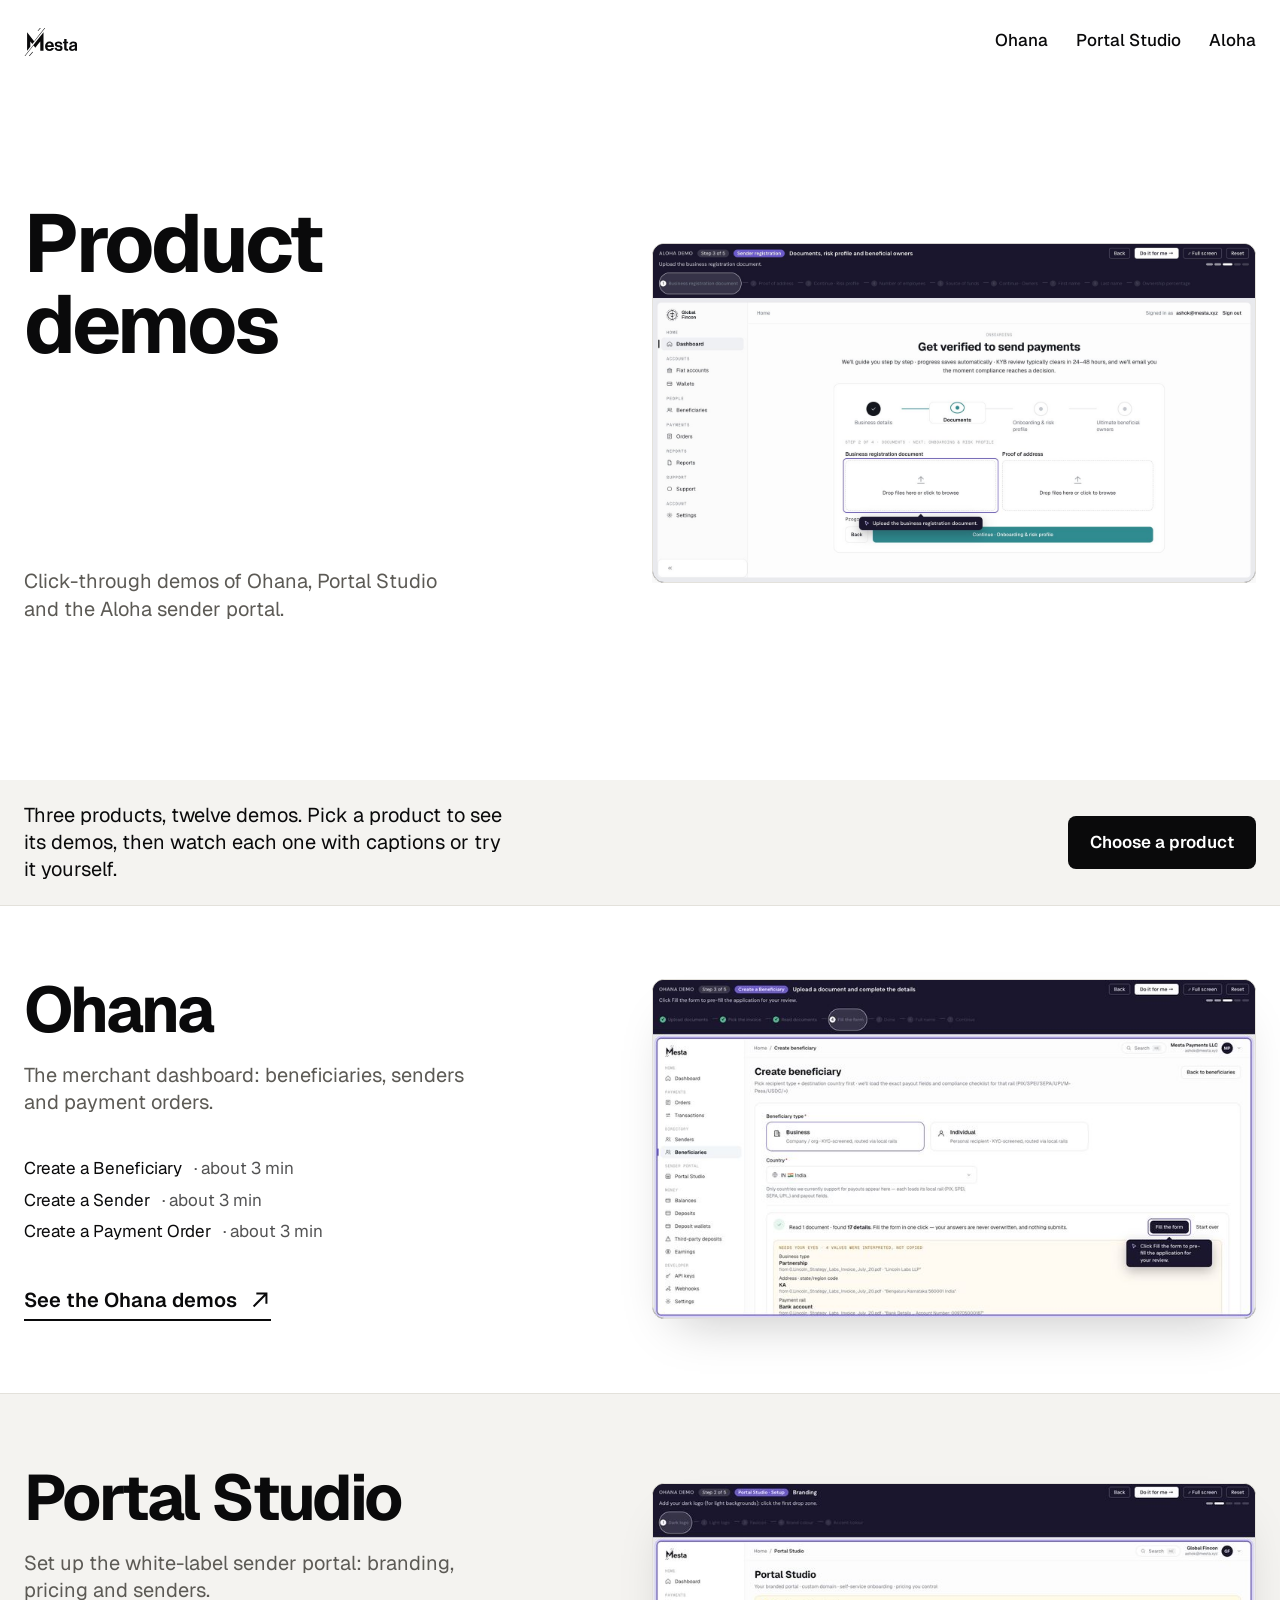
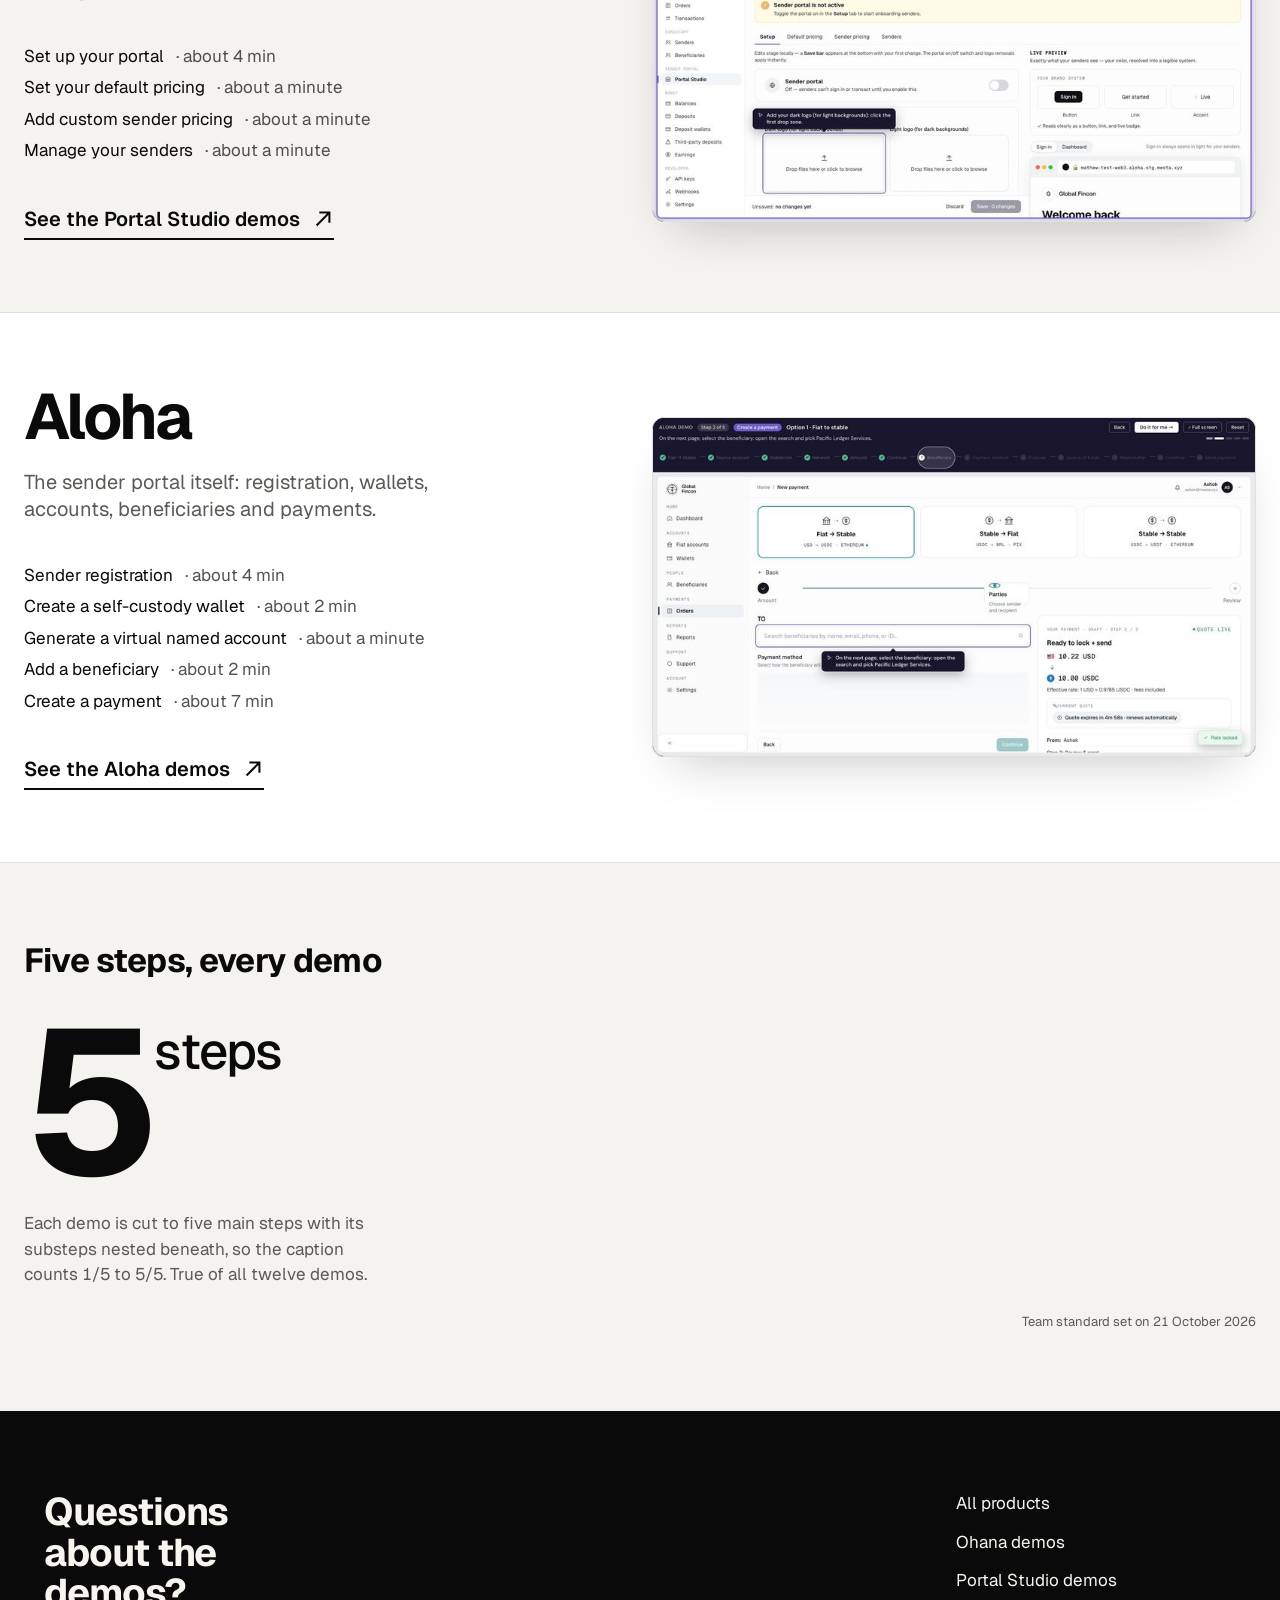
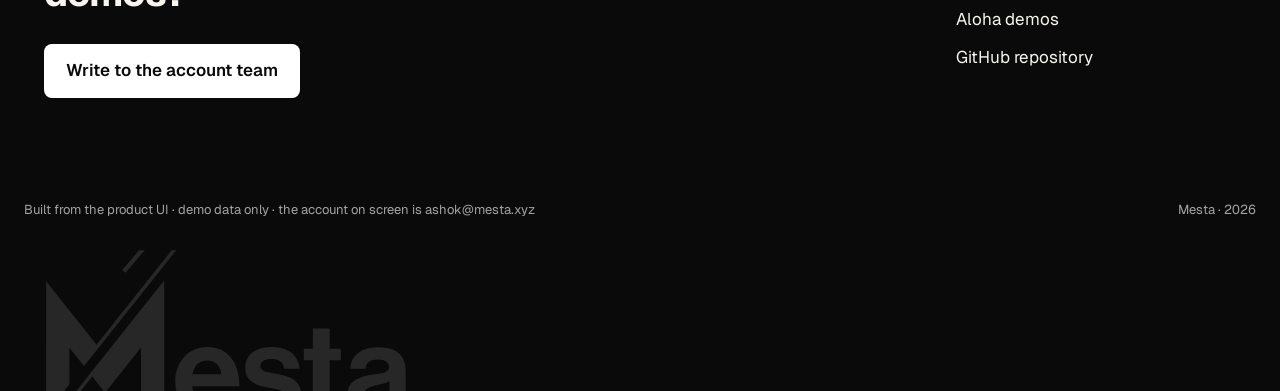
==== commit 779334bf: "feat: split the site into a home page and three product pages, plain styling Home links to Ohana, Po" ====
--- a/index.html
+++ b/index.html
@@ -4,383 +4,50 @@
 <meta charset="utf-8">
 <meta name="viewport" content="width=device-width, initial-scale=1">
 <link rel="icon" href="data:,">
-<title>Now showing · Ohana &amp; Aloha demos</title>
-<meta name="description" content="Twelve click-through demos of the Ohana merchant dashboard, Portal Studio and the Aloha sender portal. Watch each one with captions, or try it yourself with a prompt on the next element.">
+<title>Product demos · Ohana, Portal Studio & Aloha</title>
+<meta name="description" content="Click-through demos of three Mesta products: Ohana, Portal Studio and the Aloha sender portal.">
 <link rel="preconnect" href="https://fonts.googleapis.com">
 <link rel="preconnect" href="https://fonts.gstatic.com" crossorigin>
-<link href="https://fonts.googleapis.com/css2?family=Fraunces:opsz,wght@9..144,700;9..144,900&family=Geist:wght@400;500;600;700&display=swap" rel="stylesheet">
-<style>
-:root{
-  --ink:#0A0A0B; --ink2:#16161A; --ink3:#1F1F24; --cream:#F7F5EE; --paper:#FEFDF8;
-  --gold:#B08D57; --gold-deep:#9E7B45; --cyan:#0EA5E9; --cyan-deep:#0B7DB0;
-  --soft:#5A5547; --cream-soft:rgba(247,245,238,.66);
-  --m:24px; --max:1240px;
-  --t-s:13px; --t-b:17px; --t-m:20px; --t-h:clamp(34px,4vw,56px);
-  --ease:cubic-bezier(.16,1,.3,1); --ease-io:cubic-bezier(.65,0,.35,1);
-}
-*{box-sizing:border-box}
-html{scroll-behavior:smooth;scrollbar-color:var(--ink2) var(--cream)}
-body{margin:0;overflow-x:clip;background:var(--cream);color:var(--ink);font:400 var(--t-b)/1.5 'Geist',system-ui,sans-serif;-webkit-font-smoothing:antialiased;font-variant-numeric:tabular-nums;caret-color:var(--gold-deep)}
-::selection{background:var(--gold);color:var(--ink)}
-::-webkit-scrollbar{width:12px}::-webkit-scrollbar-track{background:var(--cream)}::-webkit-scrollbar-thumb{background:var(--ink2);border:3px solid var(--cream)}
-:focus-visible{outline:3px solid var(--cyan);outline-offset:3px}
-a{color:inherit;text-decoration:none}
-button{font:inherit;color:inherit;background:none;border:0;padding:0;cursor:pointer}
-h1,h2,h3,p{margin:0}
-svg{display:block}
-.wrap{max-width:var(--max);margin:0 auto;padding:0 var(--m)}
-.g12{display:grid;grid-template-columns:repeat(12,minmax(0,1fr));gap:24px}
-
-/* ===== hero: flush-left shout, seam picture ===== */
-.hero{height:100svh;min-height:640px;display:grid;grid-template-rows:82% 18%;overflow:hidden}
-.hero .field{position:relative;background:var(--ink);color:var(--cream);overflow:visible}
-.hero .bar{position:absolute;left:var(--m);right:var(--m);top:22px;display:flex;align-items:center;gap:24px;z-index:3}
-.hero .bar .mark svg{height:28px;width:auto;color:var(--cream)}
-.hero .bar nav{margin-left:auto;display:flex;gap:28px;font-size:var(--t-b);font-weight:500}
-.hero .bar nav a{padding:6px 0;border-bottom:2px solid transparent;transition:border-color .25s var(--ease)}
-.hero .bar nav a:hover{border-bottom-color:var(--gold)}
-.hero h1{position:absolute;left:var(--m);top:16%;width:62%;font:900 clamp(80px,12vw,190px)/.84 'Fraunces',serif;font-variation-settings:'opsz' 144;letter-spacing:-.035em;text-wrap:balance;z-index:1}
-.hero .scrap{position:absolute;left:47%;top:-9%;height:112%;aspect-ratio:3/4;margin:0;transform:rotate(5deg);border-radius:50% 50% 0 0 / 38% 38% 0 0;overflow:hidden;background:var(--ink3);z-index:2}
-.hero .scrap img{width:100%;height:100%;object-fit:cover;display:block}
-.hero .band{background:var(--gold);color:var(--ink);display:flex;align-items:center;justify-content:space-between;gap:24px;padding:0 var(--m)}
-.hero .band p{font-size:var(--t-m);line-height:1.35;max-width:40ch;text-wrap:pretty}
-.hero .under{display:none}
-.act{display:inline-flex;align-items:center;justify-content:center;background:var(--ink);color:var(--cream);font-size:var(--t-m);font-weight:600;padding:18px 28px;white-space:nowrap;transition:background .2s var(--ease),color .2s var(--ease)}
-.act:hover{background:var(--cream);color:var(--ink)}
-
-/* ===== mode: one control, blown up ===== */
-.mode{position:relative;min-height:92svh;overflow:hidden;background:var(--cyan);color:var(--ink);padding:56px var(--m);transition:background .35s var(--ease)}
-.mode[data-mode="self"]{background:var(--gold)}
-.mode h2{font-size:var(--t-h);font-weight:700;letter-spacing:-.025em;line-height:1.05;max-width:12ch}
-.mode p{margin-top:16px;max-width:44ch;font-size:var(--t-b)}
-.switch{--u:min(46vh,24vw);position:absolute;right:calc(var(--u) * -.3);bottom:calc(var(--u) * -.2);height:var(--u);display:flex;padding:calc(var(--u) * .07);gap:calc(var(--u) * .04);border-radius:999px;background:rgba(10,10,11,.14)}
-.switch button{height:100%;padding:0 calc(var(--u) * .34);border-radius:999px;font-size:calc(var(--u) * .22);font-weight:600;letter-spacing:-.025em;white-space:nowrap;color:var(--ink);transition:background .25s var(--ease),color .25s var(--ease)}
-.switch button:hover{background:rgba(10,10,11,.1)}
-.switch button.on{background:var(--ink);color:var(--cream)}
-.switch button.on:hover{background:var(--ink)}
-
-/* ===== programme: specimens on colour tiles ===== */
-.programme{padding:112px 0 96px}
-.programme .lead{grid-column:1/4}
-.programme .lead h2{font-size:clamp(32px,3vw,44px);font-weight:700;letter-spacing:-.025em;line-height:1.05}
-.programme .lead p{margin-top:16px;max-width:30ch;font-size:var(--t-b)}
-.programme .lead .key{margin-top:28px;display:flex;flex-direction:column;gap:10px;font-size:var(--t-b)}
-.programme .lead .key span{display:flex;align-items:center;gap:10px}
-.programme .lead .key i{width:14px;height:14px;display:inline-block;flex:none}
-.tiles{grid-column:4/13;display:grid;grid-template-columns:repeat(3,minmax(0,1fr));gap:36px 10px}
-.item h3{margin-top:14px;font-size:var(--t-m);font-weight:500;letter-spacing:-.01em;line-height:1.25}
-.item .fact{margin-top:4px;font-size:var(--t-b);color:var(--soft)}
-.item .alt{margin-top:6px;font-size:var(--t-b)}
-.item .alt button{color:var(--ink);font-weight:500;text-decoration:underline;text-underline-offset:4px;text-decoration-color:var(--gold-deep);text-decoration-thickness:1.5px}
-.item .alt button:hover{text-decoration-color:var(--ink)}
-.tile{position:relative;display:block;width:100%;aspect-ratio:4/5;overflow:hidden;text-align:left}
-.tile.ohana{background:var(--ink2)}.tile.portal{background:var(--gold)}.tile.aloha{background:var(--cyan)}
-.tile .shot{position:absolute;left:6%;width:88%;top:50%;transform:translateY(-50%);aspect-ratio:16/9;overflow:hidden;background:#0f1014}
-.tile .shot img{position:absolute;inset:0;width:100%;height:100%;display:block}
-.tile .go{position:absolute;left:50%;top:50%;width:64px;height:64px;margin:-32px 0 0 -32px;border-radius:50%;background:var(--cream);color:var(--ink);display:flex;align-items:center;justify-content:center;transition:transform .35s var(--ease),background .2s var(--ease)}
-.tile .go svg{width:22px;height:22px;margin-left:3px;fill:currentColor}
-.tile:hover .go,.tile:focus-visible .go{transform:scale(1.12);background:#fff}
-
-/* ===== figure: one number owns the screen ===== */
-.figure{background:var(--ink);color:var(--cream);min-height:90svh;display:grid;grid-template-rows:auto 1fr auto;padding:56px var(--m) 48px}
-.figure h2{font-size:var(--t-h);font-weight:600;letter-spacing:-.02em;line-height:1.1}
-.figure .num{align-self:end;font:700 clamp(180px,23vw,380px)/.8 'Geist',sans-serif;letter-spacing:-.05em;display:inline-flex;align-items:flex-start;width:max-content}
-.figure .num sup{font-size:.25em;line-height:1;margin-top:.12em;margin-left:.06em;font-weight:500;letter-spacing:-.02em;vertical-align:top}
-.figure .cap{margin-top:28px;max-width:32ch;font-size:var(--t-b);line-height:1.5;color:var(--cream-soft)}
-.figure .src{margin-top:24px;text-align:right;font-size:var(--t-s);color:var(--cream-soft)}
-
-/* ===== questions: tabbed index cards ===== */
-.faq{padding:112px 0 120px}
-.faq .inner{grid-column:3/11}
-.faq h2{font-size:var(--t-h);font-weight:700;letter-spacing:-.025em;line-height:1.05;margin-bottom:40px}
-.cards{display:flex;flex-direction:column}
-.card{--tab:200px;--step:min(120px,calc((100% - 200px) / 4));position:relative;margin-top:-40px;padding-top:40px;clip-path:polygon(var(--x) 0,calc(var(--x) + var(--tab)) 0,calc(var(--x) + var(--tab)) 40px,100% 40px,100% 100%,0 100%,0 40px,var(--x) 40px)}
-.card:first-child{margin-top:0}
-.card.c-ink{background:var(--ink);color:var(--cream)}.card.c-gold{background:var(--gold);color:var(--ink)}.card.c-cyan{background:var(--cyan);color:var(--ink)}
-.card .tab{position:absolute;top:0;left:var(--x);width:var(--tab);height:40px;display:flex;align-items:center;padding:0 20px;white-space:nowrap;font-size:var(--t-b);font-weight:500}
-.card .q{display:flex;width:100%;align-items:center;justify-content:space-between;gap:16px;padding:16px 22px;min-height:56px;font-size:var(--t-m);font-weight:500;text-align:left;line-height:1.3}
-.card .q .st{flex:none;font-size:var(--t-b);font-weight:500;opacity:.75}
-.card .a{display:none;padding:0 22px 64px;max-width:50ch;font-size:var(--t-b);line-height:1.5}
-.card.open .a{display:block}
-.card .a a{text-decoration:underline;text-underline-offset:3px}
-.card:not(.open){padding-bottom:40px}
-
-/* ===== play: one word is the button ===== */
-.play{position:relative;display:block;height:66svh;min-height:420px;overflow:hidden;background:var(--gold);color:var(--ink);border-radius:8vw 8vw 0 0;transition:background .15s,color .15s}
-.play:hover,.play:focus-visible{background:var(--ink);color:var(--gold)}
-.play p{position:absolute;left:var(--m);top:28px;max-width:40ch;font-size:var(--t-m);line-height:1.35}
-.play .arrow{position:absolute;right:var(--m);top:28px;width:48px;height:48px;stroke:currentColor;stroke-width:2.2;fill:none}
-.play .word{position:absolute;left:var(--m);right:var(--m);bottom:24px;font:900 min(44vw,48svh)/.78 'Fraunces',serif;font-variation-settings:'opsz' 144;letter-spacing:-.045em;white-space:nowrap;text-align:left}
-
-/* ===== footer: invitation over a cropped name ===== */
-footer{position:relative;background:var(--ink);color:var(--cream);min-height:86svh;overflow:hidden;padding:88px 0 0}
-footer .top{grid-column:1/8}
-footer .top h2{font:700 var(--t-h)/1 'Fraunces',serif;font-variation-settings:'opsz' 144;letter-spacing:-.025em;max-width:11ch}
-footer .top .act{margin-top:32px;background:var(--cream);color:var(--ink)}
-footer .top .act:hover{background:var(--gold);color:var(--ink)}
-footer .links{grid-column:10/13;display:flex;flex-direction:column;gap:12px;font-size:var(--t-b)}
-footer .links a{width:max-content;border-bottom:1.5px solid transparent;transition:border-color .2s}
-footer .links a:hover{border-bottom-color:var(--gold)}
-footer .mark{position:absolute;left:var(--m);right:0;bottom:0;width:30vw;transform:translateY(30%);color:var(--cream);white-space:nowrap}
-footer .mark svg{width:30vw;height:auto}
-footer .legal{position:absolute;left:var(--m);right:var(--m);bottom:calc(30vw * .55 * .7 + 24px);display:flex;justify-content:space-between;gap:24px;font-size:var(--t-s);color:var(--cream-soft)}
-
-/* ===== lightbox (unchanged behaviour) ===== */
-.lb{position:fixed;inset:0;z-index:50;background:var(--ink);display:flex;flex-direction:column}
-.lb[hidden]{display:none}
-.lb iframe{flex:1;width:100%;border:0;background:var(--ink)}
-.lbc{flex:none;height:60px;display:flex;align-items:center;gap:8px;padding:0 16px;background:var(--ink);color:var(--cream)}
-.lbc .ttl{font-weight:600;font-size:var(--t-b);margin-right:12px}
-.lbc .btn{border-radius:999px;padding:9px 18px;font-size:var(--t-b);font-weight:500;background:rgba(247,245,238,.12);color:var(--cream);transition:background .2s}
-.lbc .btn:hover{background:rgba(247,245,238,.22)}
-.lbc .btn.p{background:var(--gold);color:var(--ink)}
-.lbc .btn.p:hover{background:#c9a56a}
-.lbc .lbl{font-size:var(--t-b);color:var(--cream-soft)}
-.lbc .sp{flex:1}
-.seg{display:flex;gap:3px;background:rgba(247,245,238,.12);border-radius:999px;padding:3px}
-.seg button{border-radius:999px;padding:6px 14px;font-size:var(--t-b);font-weight:500;color:var(--cream)}
-.seg button.on{background:var(--cream);color:var(--ink)}
-
-/* ===== motion ===== */
-.shutter{overflow:hidden}
-@media (prefers-reduced-motion:no-preference){
-  .js .shutter{clip-path:inset(0 0 100% 0);transition:clip-path 1100ms var(--ease-io)}
-  .js .shutter img{transform:scale(1.12);transition:transform 1500ms var(--ease)}
-  .js .shutter.is-in{clip-path:inset(0)}
-  .js .shutter.is-in img{transform:none}
-  .js .reveal{opacity:0;transform:translateY(22px);transition:opacity .7s var(--ease),transform .9s var(--ease)}
-  .js .reveal.is-in{opacity:1;transform:none}
-  .js .item.reveal{transition-delay:calc(var(--i) * 60ms)}
-  .js .card.reveal:not(.is-in){transform:translateX(-28px)}
-  .js .figure .num.reveal:not(.is-in){transform:translateY(40px)}
-  .js .hero h1{opacity:0;transform:translateY(12px);transition:opacity .9s var(--ease) .2s,transform 1.1s var(--ease) .2s}
-  .js .hero h1.is-in{opacity:1;transform:none}
-}
-
-/* ===== phone ===== */
-@media (max-width:760px){
-  :root{--m:16px}
-  .g12{display:block}
-  .hero{grid-template-rows:78% 22%;min-height:600px}
-  .hero .bar nav{gap:16px;font-size:16px}
-  .hero .bar nav a:nth-child(2){display:none}
-  .hero h1{top:12%;width:auto;right:var(--m);font-size:19vw;z-index:3}
-  .hero .scrap{left:auto;right:-6%;top:auto;bottom:2%;height:auto;width:52%}
-  .hero .band{flex-direction:column;align-items:stretch;justify-content:center;gap:12px;padding:14px var(--m)}
-  .hero .band p{display:none}
-  .hero .under{display:block;position:absolute;left:var(--m);right:var(--m);top:calc(12% + 2 * 19vw * .84 + 20px);font-size:var(--t-m);line-height:1.35;color:var(--cream-soft);z-index:1;max-width:28ch}
-  .act{padding:14px 20px;font-size:var(--t-b)}
-  .mode{min-height:68svh;padding:40px var(--m)}
-  :root{--t-h:28px}
-  .mode h2{font-size:var(--t-h)}
-  .mode p{font-size:var(--t-b)}
-  .switch{--u:31vw;left:0;right:auto;bottom:calc(var(--u) * -.12)}
-  .programme{padding:72px 0 64px}
-  .programme .lead h2{font-size:var(--t-h)}
-  .programme .lead p{max-width:none}
-  .tiles{margin-top:36px;grid-template-columns:repeat(2,minmax(0,1fr));gap:28px 8px}
-  .item h3{font-size:var(--t-b)}
-  .item .fact,.item .alt{font-size:16px}
-  .tile .go{width:48px;height:48px;margin:-24px 0 0 -24px}
-  .figure{min-height:80svh;padding:40px var(--m) 32px}
-  .figure h2{font-size:var(--t-h)}
-  .figure .num{font-size:46vw}
-  .figure .cap{max-width:80%}
-  .faq{padding:72px 0 80px}
-  .faq h2{font-size:var(--t-h);margin-bottom:28px}
-  .card{--tab:136px;--step:44px}
-  .card .q{font-size:var(--t-b);padding:14px 16px}
-  .card .a{padding:0 16px 56px}
-  .play{height:46svh;min-height:260px;border-radius:12vw 12vw 0 0}
-  .play p{font-size:var(--t-b);max-width:60%}
-  .play .arrow{width:32px;height:32px}
-  .play .word{font-size:min(38vw,36svh)}
-  footer{padding:56px 0 calc(34vw * .4 + 120px);min-height:0}
-  footer .top h2{font-size:36px;max-width:none}
-  footer .top .act{width:100%}
-  footer .links{margin-top:32px;flex-direction:row;flex-wrap:wrap;gap:8px 18px}
-  footer .mark,footer .mark svg{width:34vw}
-  footer .mark{transform:translate(0,30%)}
-  footer .legal{bottom:calc(34vw * .55 * .7 + 18px);flex-direction:column;gap:4px}
-  .lbc{height:auto;flex-wrap:wrap;padding:10px 12px}
-  .lbc .ttl{width:100%}
-}
-@media (min-width:761px) and (max-width:1100px){
-  .mode{min-height:70svh}
-  .switch{--u:min(40vh,30vw);right:calc(var(--u) * -.3)}
-  .figure{min-height:72svh}
-  .hero h1{z-index:3}
-  .hero .scrap{left:auto;right:-6%;top:auto;bottom:-6%;height:70%}
-  footer{min-height:0;padding-bottom:calc(30vw * .4 + 150px)}
-  .programme .lead{grid-column:1/13}
-  .tiles{grid-column:1/13;margin-top:36px}
-  .faq .inner{grid-column:1/13}
-  footer .top{grid-column:1/9}footer .links{grid-column:9/13}
-}
-</style>
+<link href="https://fonts.googleapis.com/css2?family=Geist:wght@400;500;600;700&display=swap" rel="stylesheet">
+<link rel="stylesheet" href="site.css">
 </head>
 <body>
-
 <section class="hero">
   <div class="field">
-    <div class="bar"><a class="mark" href="#" aria-label="Mesta"><span id="logo"></span></a>
-      <nav><a href="#programme">Programme</a><a href="#questions">Questions</a><a href="prototype.html?flow=beneficiary" target="_blank" rel="noopener">Prototype ↗</a></nav></div>
-    <h1 id="h1">Now<br>showing</h1><p class="under">Twelve click-through demos of Ohana, Portal Studio and the Aloha sender portal.</p>
-    <figure class="scrap shutter" id="scrap"><img src="assets/hero-scrap.jpg" width="900" height="1200" alt="The Aloha sender portal mid-demo: the Get verified onboarding form with the business documents step open"></figure>
+    <div class="bar"><a class="mark" href="index.html" aria-label="Mesta home"><span class="logo-slot"></span></a><nav><a href="ohana.html">Ohana</a><a href="portal-studio.html">Portal Studio</a><a href="aloha.html">Aloha</a></nav></div>
+    <h1 id="h1">Product<br>demos</h1><p class="under">Click-through demos of Ohana, Portal Studio and the Aloha sender portal.</p>
+    <figure class="scrap shutter"><img src="assets/hero-home.jpg" width="1600" height="900" alt="The Aloha sender portal mid-demo: the Get verified onboarding form"></figure>
   </div>
-  <div class="band"><p>Twelve click-through demos of Ohana, Portal Studio and the Aloha sender portal. Each one plays with captions, or runs live with a prompt on the next element.</p><a class="act" href="#programme">See the programme</a></div>
+  <div class="band"><p>Three products, twelve demos. Pick a product to see its demos, then watch each one with captions or try it yourself.</p><a class="act" href="#products">Choose a product</a></div>
 </section>
 
-<section class="mode" id="mode" data-mode="guided">
-  <div class="copy reveal"><h2><span id="modeword">Watch</span> each demo</h2><p>This switch sets how every tile on the programme opens: a captioned playthrough with a cursor you can pause and slow down, or the live prototype with a pulsing prompt on the exact element to use next.</p></div>
-  <div class="switch" data-ui role="group" aria-label="How every demo opens"><button class="on" data-set="guided" aria-pressed="true">Guided</button><button data-set="self" aria-pressed="false">Hands-on</button></div>
+<section class="doors" id="products">
+  <a class="door ohana reveal" href="ohana.html">
+    <div class="txt"><div><h2>Ohana</h2><p class="what">The merchant dashboard: beneficiaries, senders and payment orders.</p></div><ul data-door-list="ohana"></ul><span class="go">See the Ohana demos <svg viewBox="0 0 24 24" aria-hidden="true"><path d="M5 19 19 5M8 5h11v11"/></svg></span></div>
+    <figure class="pic"><img src="assets/stills/beneficiary.jpg" width="800" height="450" alt="Ohana: Create a beneficiary, the document read and pre-filled" loading="lazy"></figure>
+  </a>
+  <a class="door portal reveal" href="portal-studio.html">
+    <div class="txt"><div><h2>Portal Studio</h2><p class="what">Set up the white-label sender portal: branding, pricing and senders.</p></div><ul data-door-list="portal"></ul><span class="go">See the Portal Studio demos <svg viewBox="0 0 24 24" aria-hidden="true"><path d="M5 19 19 5M8 5h11v11"/></svg></span></div>
+    <figure class="pic"><img src="assets/stills/portal-setup.jpg" width="800" height="450" alt="Portal Studio: the Setup tab with the live preview" loading="lazy"></figure>
+  </a>
+  <a class="door aloha reveal" href="aloha.html">
+    <div class="txt"><div><h2>Aloha</h2><p class="what">The sender portal itself: registration, wallets, accounts, beneficiaries and payments.</p></div><ul data-door-list="aloha"></ul><span class="go">See the Aloha demos <svg viewBox="0 0 24 24" aria-hidden="true"><path d="M5 19 19 5M8 5h11v11"/></svg></span></div>
+    <figure class="pic"><img src="assets/stills/aloha-payment.jpg" width="800" height="450" alt="Aloha: Create a payment, fiat to stable with a live quote" loading="lazy"></figure>
+  </a>
 </section>
-
-<section class="programme" id="programme"><div class="wrap g12">
-  <div class="lead reveal"><h2>The programme</h2><p>Three products, twelve demos, five steps each. Every one opens full screen; Esc brings you back.</p>
-    <div class="key"><span><i style="background:var(--ink2)"></i>Ohana, the merchant dashboard</span><span><i style="background:var(--gold)"></i>Portal Studio, the white-label setup</span><span><i style="background:var(--cyan)"></i>Aloha, the sender portal</span></div></div>
-  <div class="tiles" id="demos"></div>
-</div></section>
 
 <section class="figure">
   <h2 class="reveal">Five steps, every demo</h2>
   <div class="num reveal" aria-label="5 steps">5<sup>steps</sup></div>
-  <div><p class="cap">Each demo is cut to five main steps with its substeps nested beneath, so the caption counts 1/5 to 5/5 instead of running to 33. Counted across all twelve demos on 28 October 2026.</p><p class="src">Team standard set on 21 October 2026</p></div>
+  <div><p class="cap">Each demo is cut to five main steps with its substeps nested beneath, so the caption counts 1/5 to 5/5. True of all twelve demos.</p><p class="src">Team standard set on 21 October 2026</p></div>
 </section>
-
-<section class="faq" id="questions"><div class="wrap g12"><div class="inner">
-  <h2 class="reveal">Questions</h2>
-  <div class="cards" id="cards"></div>
-</div></div></section>
-
-<a class="play" id="playband" href="prototype.html?flow=beneficiary&play=1" data-open="beneficiary" data-force="guided"><p>Opens Create a Beneficiary full screen with captions. Esc brings you back here.</p><svg class="arrow" viewBox="0 0 48 48" aria-hidden="true"><path d="M10 38 38 10M14 10h24v24"/></svg><span class="word">Play</span></a>
-
 <footer><div class="wrap g12">
   <div class="top"><h2>Questions about the demos?</h2><a class="act" href="mailto:support@mesta.xyz?subject=Ohana%20and%20Aloha%20demos">Write to the account team</a></div>
-  <div class="links"><a href="https://github.com/Ashok-mesta/ohana-demo" target="_blank" rel="noopener">GitHub repository</a><a href="prototype.html?flow=beneficiary" target="_blank" rel="noopener">Open the prototype</a><a href="https://github.com/Ashok-mesta/ohana-demo#readme" target="_blank" rel="noopener">Read the README</a><a href="mailto:support@mesta.xyz">support@mesta.xyz</a></div>
+  <div class="links"><a href="index.html">All products</a><a href="ohana.html">Ohana demos</a><a href="portal-studio.html">Portal Studio demos</a><a href="aloha.html">Aloha demos</a><a href="https://github.com/Ashok-mesta/ohana-demo" target="_blank" rel="noopener">GitHub repository</a></div>
 </div>
   <div class="legal"><span>Built from the product UI · demo data only · the account on screen is ashok@mesta.xyz</span><span>Mesta · 2026</span></div>
-  <div class="mark" aria-hidden="true"><span id="logo2"></span></div>
+  <div class="mark" aria-hidden="true"><span class="logo-slot"></span></div>
 </footer>
-
-<div class="lb" id="lb" hidden>
-  <iframe id="lbf" title="Demo" allow="fullscreen" allowfullscreen></iframe>
-  <div class="lbc">
-    <span class="ttl" id="lbt">Create a Beneficiary</span>
-    <button class="btn p" id="lbplay">Pause</button>
-    <button class="btn" id="lbrestart">Restart</button>
-    <span class="lbl" id="lbspeedl">Speed</span>
-    <div class="seg" id="lbspeed"><button id="slow">Slow</button><button id="normal" class="on">Normal</button></div>
-    <button class="btn" id="lbcopy">Copy link</button>
-    <span class="sp"></span>
-    <button class="btn" id="lbfs">⤢ Full screen</button>
-    <button class="btn" id="lbclose">Close</button>
-  </div>
-</div>
-
-<script>
-document.documentElement.className = 'js';
-const DEMOS = [
-  { flow: 'beneficiary', group: 'Ohana', num: '01', title: 'Create a Beneficiary', intro: 'Add a business beneficiary: pick the entity type and country, upload a document and let Ohana pre-fill the form, add bank, SWIFT or wallet payment methods, then create. The beneficiary moves from Pending to Approved.', steps: [
-    ['Log in and open Beneficiaries', ['Sign in', 'Open Beneficiaries', 'Create beneficiary']], ['Choose the entity type and country', ['Entity type', 'Country list', 'Pick India']], ['Upload a document and complete the details', ['Upload documents', 'Pick the invoice', 'Read documents', 'Fill the form', 'Done', 'Full name', 'Continue']], ['Add payment methods', ['Bank account', 'SWIFT', 'Crypto wallet']], ['Create and verify', ['Create beneficiary', 'Verification']] ] },
-  { flow: 'sender', group: 'Ohana', num: '02', title: 'Create a Sender', intro: 'Onboard a business sender: entity type and country, business details, supporting documents, the onboarding and risk profile, and the ultimate beneficial owners. Or upload the business documents and let Ohana pre-fill the application. Verification links are generated for each owner.', steps: [
-    ['Log in and open Senders', ['Sign in', 'Open Senders', 'Create sender']], ['Choose the entity type and country', ['Entity type', 'Country list', 'Pick Brazil']], ['Business details and documents', ['Business details', 'Supporting documents']], ['Risk profile and beneficial owners', ['Onboarding & risk profile', 'Beneficial owners']], ['Create and verify', ['Verification links', 'KYB approved']] ] },
-  { flow: 'order', group: 'Ohana', num: '03', title: 'Create a Payment Order', intro: 'Create a payment in three steps: set the amount and lock the rate, choose the sender, beneficiary and payment method, then review and send. Track the order from Created through Awaiting funds to Success.', steps: [
-    ['Log in and open Orders', ['Sign in', 'Open Orders', 'Create payment']], ['Set the amount and lock the rate', ['Source currency', 'Pick USDC', 'Destination currency', 'Pick USD', 'Amount', 'Transfer type', 'Lock the rate']], ['Choose the parties', ['Sender', 'Pick Mesta Payments LLC', 'Beneficiary', 'Pick FORTULL INC', 'Payment method', 'Purpose', 'Source of funds', 'Relationship', 'Continue']], ['Review and send', ['Send payment']], ['Track the order', ['Back to orders', 'Funds and settlement']] ] },
-  { flow: 'portal-setup', group: 'Portal Studio', num: '04', title: 'Set up your portal', intro: 'The white-label sender portal in four stages. Step 1: branding (logos, favicon, colours), portal details (name, terms, support email), the portal URL and a custom domain, the settlement wallet, then Save Changes and switch the portal on.', steps: [
-    ['Log in and open Portal Studio', ['Sign in', 'Open Portal Studio']], ['Branding', ['Dark logo', 'Light logo', 'Favicon', 'Brand colour', 'Accent colour']], ['Portal details', ['Portal name', 'Terms URL', 'Support email']], ['Portal URL and settlement wallet', ['Portal address', 'Custom domain', 'Settlement network', 'Wallet address']], ['Save and switch the portal on', ['Save changes', 'Update URL', 'Portal on']] ] },
-  { flow: 'portal-default', group: 'Portal Studio', num: '05', title: 'Set your default pricing', intro: 'Tiered pricing across every corridor you operate in, applied to all senders uniformly. Add tiers by transaction volume (first tier from 0, last tier to 1 trillion), set an effective date, review the structure, fees and what you earn, then confirm and save.', steps: [
-    ['Open Default pricing', ['Default pricing tab']], ['Add a default', ['Add default', 'Currency pair']], ['Tier ladder', ['Add tier', 'Volume from', 'Volume to']], ['Effective date and review', ['Effective from', 'Review pricing']], ['Confirm and save', ['Confirm & save']] ] },
-  { flow: 'portal-sender', group: 'Portal Studio', num: '06', title: 'Add custom sender pricing', intro: 'Per-sender overrides that replace the default pricing when that sender transacts on the portal. Select the sender, add an override with its tiers, review and confirm.', steps: [
-    ['Open Sender pricing', ['Sender pricing tab']], ['Select the sender', ['Filter by sender', 'Pick Prateek Jain', 'Add override']], ['Tiers and pricing', ['Add tiers', 'Volume from', 'Volume to']], ['Review', ['Review pricing']], ['Confirm and save', ['Confirm & save']] ] },
-  { flow: 'portal-senders', group: 'Portal Studio', num: '07', title: 'Manage your senders', intro: 'Invite new senders by email, share the invite link on any channel, and track existing senders through verification until they can transact on the portal.', steps: [
-    ['Open Senders', ['Senders tab']], ['Invite a new sender', ['Sender email', 'Send invitation']], ['Share the invite link', ['Copy the link']], ['Track existing senders', ['Existing senders']], ['Verified senders can transact', ['Verification']] ] },
-  { flow: 'aloha-register', group: 'Aloha · sender portal', num: '08', title: 'Sender registration', intro: 'From the invitation email to a verified, onboarded profile on the white-label sender portal: create the account with multi-factor authentication, select the country, provide the business information by manual entry or by uploading a business document the portal reads and fills in, submit for review, then share the UBO verification link.', steps: [
-    ['Open the invitation and create your account', ['Invitation link', 'Password', 'Confirm password', 'Accept the terms', 'Set up account', 'Scan the QR code', 'Authentication code', 'Verify code', 'Passkey (later)']], ['Select the country and enter business details', ['Country', 'Continue', 'Full name', 'Phone number', 'Business type', 'Continue · Documents']], ['Documents, risk profile and beneficial owners', ['Business registration document', 'Proof of address', 'Continue · Risk profile', 'Number of employees', 'Source of funds', 'Continue · Owners', 'First name', 'Last name', 'Ownership percentage']], ['Or upload documents and let the portal fill the form', ['Business details', 'Upload documents', 'Pick a business document', 'Read documents', 'Fill the form']], ['Submit for review and get verified', ['Review the owners', 'PEP declaration', 'Submit for review', 'UBO verification link', 'Verification']] ] },
-  { flow: 'aloha-wallet', group: 'Aloha · sender portal', num: '09', title: 'Create a self-custody wallet', intro: 'Pick a network, create the wallet, and keep an encrypted backup: the security overview, Ethereum / Polygon / Tron, key generation in the browser, the password-protected backup file, and the acknowledgement before the wallet is ready.', steps: [
-    ['Log in and open Wallets', ['Sign in', 'Open Wallets', 'Create wallet']], ['Read the security overview', ['Continue']], ['Pick a network and generate the wallet', ['Polygon', 'Create wallet']], ['Back up with a password', ['Back up with password', 'Encryption password', 'Download backup', 'Acknowledge', 'Continue to wallet']], ['Your wallet is ready', ['Done']] ] },
-  { flow: 'aloha-account', group: 'Aloha · sender portal', num: '10', title: 'Generate a virtual named account', intro: 'Request a named fiat account in USD, EUR, GBP or MXN: open Fiat accounts, request the first account, choose the currency, generate it, wait for provisioning, then reveal the account number.', steps: [
-    ['Log in and open Fiat accounts', ['Sign in', 'Fiat accounts']], ['Request your first account', ['Request your first account']], ['Choose the currency', ['Currency']], ['Generate the account', ['Generate account']], ['Your account is live', ['Reveal the account number', 'Next accounts']] ] },
-  { flow: 'aloha-beneficiary', group: 'Aloha · sender portal', num: '11', title: 'Add a beneficiary', intro: 'Create a verified payee from the sender portal: entity type and country, then either upload the invoice and let the portal pre-fill the application, or enter the details and a payment method manually. The beneficiary moves from Pending to Approved.', steps: [
-    ['Log in and open Beneficiaries', ['Sign in', 'Beneficiaries', 'Add beneficiary']], ['Choose the entity type and country', ['Entity type', 'Country list', 'Pick India']], ['Option 1 · upload the invoice', ['Upload documents', 'Pick the invoice', 'Read documents', 'Fill the form', 'Done']], ['Option 2 · enter the details manually', ['Full name', 'Continue', 'Bank account']], ['Create and verify', ['Create beneficiary', 'Verification']] ] },
-  { flow: 'aloha-payment', group: 'Aloha · sender portal', num: '12', title: 'Create a payment', intro: 'Three payment types from the sender portal: fiat to stablecoin from a fiat account, stablecoin to fiat and stablecoin to stablecoin from the self-custody wallet, each with the beneficiary, payment method, purpose, source of funds and relationship, the review, and for wallet payments the authorization with a 6-digit code. All three orders then appear on the Orders page.', steps: [
-    ['Log in, open Orders and choose a payment type', ['Sign in', 'Orders', 'Create payment']], ['Option 1 · Fiat to stable', ['Fiat → Stable', 'Source account', 'Stablecoin', 'Network', 'Amount', 'Continue', 'Beneficiary', 'Payment method', 'Purpose', 'Source of funds', 'Relationship', 'Continue', 'Send payment']], ['Option 2 · Stable to fiat', ['Back to orders', 'Create payment', 'Stable → Fiat', 'Source wallet', 'Recipient currency', 'Payment rail', 'Amount', 'Continue', 'Beneficiary', 'Payment method', 'Purpose', 'Source of funds', 'Relationship', 'Continue', 'Create payment', 'Pay from your wallet', 'Authentication code', 'Verify code']], ['Option 3 · Stable to stable', ['Back to orders', 'Create payment', 'Stable → Stable', 'Source wallet', 'Receive asset', 'Network', 'Amount', 'Continue', 'Beneficiary', 'Payment method', 'Purpose', 'Source of funds', 'Relationship', 'Continue', 'Create payment', 'Pay from your wallet', 'Authentication code', 'Verify code']], ['Track all three orders', ['Back to orders', 'Track the status']] ] }
-];
-const STILL = { beneficiary: 15, sender: 12, order: 10, 'portal-setup': 14, 'portal-default': 6, 'portal-sender': 4, 'portal-senders': 3, 'aloha-register': 19, 'aloha-wallet': 7, 'aloha-account': 5, 'aloha-beneficiary': 12, 'aloha-payment': 11 };
-const BEATS = { beneficiary: 33, sender: 33, order: 30, 'portal-setup': 45, 'portal-default': 14, 'portal-sender': 13, 'portal-senders': 8, 'aloha-register': 43, 'aloha-wallet': 17, 'aloha-account': 13, 'aloha-beneficiary': 22, 'aloha-payment': 74 };
-const GROUP = { 'Ohana': 'ohana', 'Portal Studio': 'portal', 'Aloha · sender portal': 'aloha' };
-const BUILD = 'v' + 20261028 + 'a'; /* bump to bypass the Pages/browser cache for the embedded prototype */
-const mins = b => { const m = Math.round(b * 5.3 / 60); return m <= 0 ? 'under a minute' : m === 1 ? 'about a minute' : `about ${m} min`; };
-let mode = 'guided';
-try { mode = localStorage.getItem('demo-mode') === 'self' ? 'self' : 'guided'; } catch (e) {}
-
-const demosEl = document.getElementById('demos');
-demosEl.innerHTML = DEMOS.map((d, i) => `<article class="item reveal" style="--i:${i % 3}">
-  <button class="tile ${GROUP[d.group] || 'ohana'}" data-open="${d.flow}" aria-label="Open ${d.title}"><span class="shot"><img src="assets/stills/${d.flow}.jpg" width="800" height="450" alt="${d.title}: a frame from the demo" loading="lazy"></span><span class="go" aria-hidden="true"><svg viewBox="0 0 24 24"><path d="M6 4l14 8-14 8z"/></svg></span></button>
-  <h3>${d.title}</h3><p class="fact">Five steps · ${BEATS[d.flow]} beats · ${mins(BEATS[d.flow])}</p><p class="alt"><button data-open="${d.flow}" data-alt="1"></button></p>
-</article>`).join('');
-
-const QA = [
-  ['Share', 'How do I share a demo?', 'Send this page, or open a demo and press Copy link in the bottom bar: the link opens that demo full screen on its own, no sign-in and nothing to install. Every demo also has a plain address of the form prototype.html?flow=…&play=1.'],
-  ['Full screen', 'Why does every demo open full screen?', 'The team asked for it: a demo on a call should fill the screen whether it plays itself or you drive it. The frame is 16:9 and scales to any window. Press Esc, or Close in the bottom bar, to come back here.'],
-  ['Speed', 'What do Pause, Slow and Restart do?', 'Pause holds the cursor where it is and Play resumes. Slow keeps every beat on screen 1.8 times longer, for narrating over it. Restart replays from the first beat. In a hands-on run, Restart reloads the prototype at its first step.'],
-  ['Data', 'Whose data is on screen?', 'Demo data only. The account is Ashok at ashok@mesta.xyz, the beneficiary is Lincoln Strategy Labs LLP, the sender portal is Global Fincon. Nothing is live and nothing is submitted; the verification steps are played by the demo itself.'],
-  ['Adding', 'How do we add another flow?', 'The README’s “Adding another flow” section: one entry in the FLOWS registry with five main steps, the ordered beats and their captions, then push main and the gh-pages branch. The Aloha flows show how a second product skin sits on the same engine.']
-];
-document.getElementById('cards').innerHTML = QA.map((q, i) => `<div class="card reveal c-${['ink', 'gold', 'cyan'][i % 3]} ${i === 0 ? 'open' : ''}" style="--x:calc(var(--step) * ${i})"><span class="tab">${q[0]}</span><button class="q" aria-expanded="${i === 0}" data-card="${i}"><span>${q[1]}</span><span class="st">${i === 0 ? "Close" : "Open"}</span></button><div class="a">${q[2]}</div></div>`).join('');
-document.getElementById('cards').addEventListener('click', e => { const b = e.target.closest('[data-card]'); if (!b) return; const i = +b.dataset.card; [...document.querySelectorAll('.card')].forEach((c, j) => { c.classList.toggle('open', j === i); c.querySelector('.q').setAttribute('aria-expanded', j === i); c.querySelector('.st').textContent = j === i ? 'Close' : 'Open'; }); });
-
-/* the one live control: how every tile opens */
-const setMode = m => {
-  mode = m; try { localStorage.setItem('demo-mode', m); } catch (e) {}
-  document.getElementById('mode').dataset.mode = m;
-  document.getElementById('modeword').textContent = m === 'self' ? 'Try' : 'Watch';
-  document.querySelectorAll('.switch button').forEach(b => { const on = b.dataset.set === m; b.classList.toggle('on', on); b.setAttribute('aria-pressed', on); });
-  document.querySelectorAll('[data-alt]').forEach(b => { b.textContent = m === 'self' ? 'or watch it with captions' : 'or try it yourself'; });
-};
-document.querySelector('.switch').addEventListener('click', e => { const b = e.target.closest('[data-set]'); if (b) setMode(b.dataset.set); });
-setMode(mode);
-
-/* lightbox */
-const lb = document.getElementById('lb'), lbf = document.getElementById('lbf'), lbplay = document.getElementById('lbplay');
-let guided = true, paused = false, slow = false, flow = 'beneficiary';
-const post = m => lbf.contentWindow && lbf.contentWindow.postMessage({ type: 'demo', ...m }, '*');
-const src = () => 'prototype.html?flow=' + flow + (guided ? '&play=1' + (slow ? '&slow=1' : '') : '&manual=1') + '&b=' + BUILD;
-const shareUrl = () => new URL('prototype.html?flow=' + flow + (guided ? '&play=1' : ''), location.href).href;
-const goFull = () => { if (!document.fullscreenElement && lb.requestFullscreen) lb.requestFullscreen().catch(() => {}); };
-const open = (g, f) => {
-  guided = g; flow = f; paused = false; lb.hidden = false; lbf.src = src();
-  const d = DEMOS.find(x => x.flow === f); document.getElementById('lbt').textContent = d.title + (g ? ' · guided' : ' · hands-on');
-  lbplay.style.display = g ? '' : 'none'; document.getElementById('lbspeed').style.display = g ? '' : 'none'; document.getElementById('lbspeedl').style.display = g ? '' : 'none';
-  lbplay.textContent = 'Pause'; goFull();
-};
-const close = () => { if (document.fullscreenElement) document.exitFullscreen().catch(() => {}); lb.hidden = true; lbf.src = 'about:blank'; };
-document.addEventListener('click', e => {
-  const t = e.target.closest('[data-open]'); if (!t) return; e.preventDefault();
-  const alt = t.hasAttribute('data-alt'), force = t.dataset.force;
-  const g = force ? force === 'guided' : alt ? mode === 'self' : mode === 'guided';
-  open(g, t.dataset.open);
-});
-document.getElementById('lbclose').onclick = close;
-document.getElementById('lbfs').onclick = () => document.fullscreenElement ? document.exitFullscreen() : goFull();
-lbplay.onclick = () => { paused = !paused; post({ cmd: paused ? 'pause' : 'play' }); lbplay.textContent = paused ? 'Play' : 'Pause'; };
-document.getElementById('lbrestart').onclick = () => { paused = false; lbplay.textContent = 'Pause'; if (guided) post({ cmd: 'restart' }); else lbf.src = src(); };
-const seg = v => { slow = v; document.getElementById('slow').classList.toggle('on', v); document.getElementById('normal').classList.toggle('on', !v); post({ speed: v ? 1.8 : 1 }); };
-document.getElementById('slow').onclick = () => seg(true);
-document.getElementById('normal').onclick = () => seg(false);
-document.getElementById('lbcopy').onclick = async () => { const b = document.getElementById('lbcopy'); try { await navigator.clipboard.writeText(shareUrl()); b.textContent = 'Link copied'; } catch (e) { b.textContent = shareUrl(); } setTimeout(() => { b.textContent = 'Copy link'; }, 1800); };
-addEventListener('message', e => { const d = e.data || {}; if (d.type === 'demo' && d.cmd === 'fullscreen' && !lb.hidden) goFull(); });
-addEventListener('keydown', e => { if (e.key === 'Escape' && !lb.hidden && !document.fullscreenElement) close(); });
-document.addEventListener('fullscreenchange', () => { document.getElementById('lbfs').textContent = document.fullscreenElement ? 'Exit full screen' : '⤢ Full screen'; });
-
-/* wordmark, twice */
-fetch('mesta-logo.svg').then(r => r.text()).then(t => { const s = t.replace(/\s(class|style|width|height)="[^"]*"/g, ''); document.getElementById('logo').innerHTML = s; document.getElementById('logo2').innerHTML = s; }).catch(() => {});
-
-/* motion: the shutter on the hero picture, then one entrance per part as it arrives */
-const arrive = () => { document.getElementById('scrap').classList.add('is-in'); document.getElementById('h1').classList.add('is-in'); };
-requestAnimationFrame(() => requestAnimationFrame(arrive)); setTimeout(arrive, 120);
-const io = new IntersectionObserver(es => es.forEach(x => { if (x.isIntersecting) { x.target.classList.add('is-in'); io.unobserve(x.target); } }), { threshold: 0, rootMargin: '0px 0px -8% 0px' });
-document.querySelectorAll('.reveal').forEach(el => { const r = el.getBoundingClientRect(); if (r.top < innerHeight && r.bottom > 0) el.classList.add('is-in'); else io.observe(el); });
-</script>
+<script src="site.js"></script>
 </body>
 </html>
--- a/site.css
+++ b/site.css
@@ -0,0 +1,331 @@
+
+:root{
+  --ink:#0A0A0B; --ink2:#16161A; --ink3:#1F1F24; --cream:#F7F5EE; --paper:#FEFDF8;
+  --gold:#B08D57; --gold-deep:#9E7B45; --cyan:#0EA5E9; --cyan-deep:#0B7DB0;
+  --soft:#5A5547; --cream-soft:rgba(247,245,238,.66);
+  --m:24px; --max:1240px;
+  --t-s:13px; --t-b:17px; --t-m:20px; --t-h:clamp(34px,4vw,56px);
+  --ease:cubic-bezier(.16,1,.3,1); --ease-io:cubic-bezier(.65,0,.35,1);
+}
+*{box-sizing:border-box}
+html{scroll-behavior:smooth;scrollbar-color:var(--ink2) var(--cream)}
+body{margin:0;overflow-x:clip;background:var(--cream);color:var(--ink);font:400 var(--t-b)/1.5 'Geist',system-ui,sans-serif;-webkit-font-smoothing:antialiased;font-variant-numeric:tabular-nums;caret-color:var(--gold-deep)}
+::selection{background:var(--gold);color:var(--ink)}
+::-webkit-scrollbar{width:12px}::-webkit-scrollbar-track{background:var(--cream)}::-webkit-scrollbar-thumb{background:var(--ink2);border:3px solid var(--cream)}
+:focus-visible{outline:3px solid var(--cyan);outline-offset:3px}
+a{color:inherit;text-decoration:none}
+button{font:inherit;color:inherit;background:none;border:0;padding:0;cursor:pointer}
+h1,h2,h3,p{margin:0}
+svg{display:block}
+.wrap{max-width:var(--max);margin:0 auto;padding:0 var(--m)}
+.g12{display:grid;grid-template-columns:repeat(12,minmax(0,1fr));gap:24px}
+
+/* ===== hero: flush-left shout, seam picture ===== */
+.hero{height:100svh;min-height:640px;display:grid;grid-template-rows:82% 18%;overflow:hidden}
+.hero .field{position:relative;background:var(--ink);color:var(--cream);overflow:visible}
+.hero .bar{position:absolute;left:var(--m);right:var(--m);top:22px;display:flex;align-items:center;gap:24px;z-index:3}
+.hero .bar .mark svg{height:28px;width:auto;color:var(--cream)}
+.hero .bar nav{margin-left:auto;display:flex;gap:28px;font-size:var(--t-b);font-weight:500}
+.hero .bar nav a{padding:6px 0;border-bottom:2px solid transparent;transition:border-color .25s var(--ease)}
+.hero .bar nav a:hover{border-bottom-color:var(--gold)}
+.hero h1{position:absolute;left:var(--m);top:16%;width:62%;font:900 clamp(80px,12vw,190px)/.84 'Fraunces',serif;font-variation-settings:'opsz' 144;letter-spacing:-.035em;text-wrap:balance;z-index:1}
+.hero .scrap{position:absolute;left:47%;top:-9%;height:112%;aspect-ratio:3/4;margin:0;transform:rotate(5deg);border-radius:50% 50% 0 0 / 38% 38% 0 0;overflow:hidden;background:var(--ink3);z-index:2}
+.hero .scrap img{width:100%;height:100%;object-fit:cover;display:block}
+.hero .band{background:var(--gold);color:var(--ink);display:flex;align-items:center;justify-content:space-between;gap:24px;padding:0 var(--m)}
+.hero .band p{font-size:var(--t-m);line-height:1.35;max-width:40ch;text-wrap:pretty}
+.hero .under{display:none}
+.act{display:inline-flex;align-items:center;justify-content:center;background:var(--ink);color:var(--cream);font-size:var(--t-m);font-weight:600;padding:18px 28px;white-space:nowrap;transition:background .2s var(--ease),color .2s var(--ease)}
+.act:hover{background:var(--cream);color:var(--ink)}
+
+/* ===== mode: one control, blown up ===== */
+.mode{position:relative;min-height:92svh;overflow:hidden;background:var(--cyan);color:var(--ink);padding:56px var(--m);transition:background .35s var(--ease)}
+.mode[data-mode="self"]{background:var(--gold)}
+.mode h2{font-size:var(--t-h);font-weight:700;letter-spacing:-.025em;line-height:1.05;max-width:12ch}
+.mode p{margin-top:16px;max-width:44ch;font-size:var(--t-b)}
+.switch{--u:min(46vh,24vw);position:absolute;right:calc(var(--u) * -.3);bottom:calc(var(--u) * -.2);height:var(--u);display:flex;padding:calc(var(--u) * .07);gap:calc(var(--u) * .04);border-radius:999px;background:rgba(10,10,11,.14)}
+.switch button{height:100%;padding:0 calc(var(--u) * .34);border-radius:999px;font-size:calc(var(--u) * .22);font-weight:600;letter-spacing:-.025em;white-space:nowrap;color:var(--ink);transition:background .25s var(--ease),color .25s var(--ease)}
+.switch button:hover{background:rgba(10,10,11,.1)}
+.switch button.on{background:var(--ink);color:var(--cream)}
+.switch button.on:hover{background:var(--ink)}
+
+/* ===== programme: specimens on colour tiles ===== */
+.programme{padding:112px 0 96px}
+.programme .lead{grid-column:1/4}
+.programme .lead h2{font-size:clamp(32px,3vw,44px);font-weight:700;letter-spacing:-.025em;line-height:1.05}
+.programme .lead p{margin-top:16px;max-width:30ch;font-size:var(--t-b)}
+.programme .lead .key{margin-top:28px;display:flex;flex-direction:column;gap:10px;font-size:var(--t-b)}
+.programme .lead .key span{display:flex;align-items:center;gap:10px}
+.programme .lead .key i{width:14px;height:14px;display:inline-block;flex:none}
+.tiles{grid-column:4/13;display:grid;grid-template-columns:repeat(3,minmax(0,1fr));gap:36px 10px}
+.item h3{margin-top:14px;font-size:var(--t-m);font-weight:500;letter-spacing:-.01em;line-height:1.25}
+.item .fact{margin-top:4px;font-size:var(--t-b);color:var(--soft)}
+.item .alt{margin-top:6px;font-size:var(--t-b)}
+.item .alt button{color:var(--ink);font-weight:500;text-decoration:underline;text-underline-offset:4px;text-decoration-color:var(--gold-deep);text-decoration-thickness:1.5px}
+.item .alt button:hover{text-decoration-color:var(--ink)}
+.tile{position:relative;display:block;width:100%;aspect-ratio:4/5;overflow:hidden;text-align:left}
+.tile.ohana{background:var(--ink2)}.tile.portal{background:var(--gold)}.tile.aloha{background:var(--cyan)}
+.tile .shot{position:absolute;left:6%;width:88%;top:50%;transform:translateY(-50%);aspect-ratio:16/9;overflow:hidden;background:#0f1014}
+.tile .shot img{position:absolute;inset:0;width:100%;height:100%;display:block}
+.tile .go{position:absolute;left:50%;top:50%;width:64px;height:64px;margin:-32px 0 0 -32px;border-radius:50%;background:var(--cream);color:var(--ink);display:flex;align-items:center;justify-content:center;transition:transform .35s var(--ease),background .2s var(--ease)}
+.tile .go svg{width:22px;height:22px;margin-left:3px;fill:currentColor}
+.tile:hover .go,.tile:focus-visible .go{transform:scale(1.12);background:#fff}
+
+/* ===== figure: one number owns the screen ===== */
+.figure{background:var(--ink);color:var(--cream);min-height:90svh;display:grid;grid-template-rows:auto 1fr auto;padding:56px var(--m) 48px}
+.figure h2{font-size:var(--t-h);font-weight:600;letter-spacing:-.02em;line-height:1.1}
+.figure .num{align-self:end;font:700 clamp(180px,23vw,380px)/.8 'Geist',sans-serif;letter-spacing:-.05em;display:inline-flex;align-items:flex-start;width:max-content}
+.figure .num sup{font-size:.25em;line-height:1;margin-top:.12em;margin-left:.06em;font-weight:500;letter-spacing:-.02em;vertical-align:top}
+.figure .cap{margin-top:28px;max-width:32ch;font-size:var(--t-b);line-height:1.5;color:var(--cream-soft)}
+.figure .src{margin-top:24px;text-align:right;font-size:var(--t-s);color:var(--cream-soft)}
+
+/* ===== questions: tabbed index cards ===== */
+.faq{padding:112px 0 120px}
+.faq .inner{grid-column:3/11}
+.faq h2{font-size:var(--t-h);font-weight:700;letter-spacing:-.025em;line-height:1.05;margin-bottom:40px}
+.cards{display:flex;flex-direction:column}
+.card{--tab:200px;--step:min(120px,calc((100% - 200px) / 4));position:relative;margin-top:-40px;padding-top:40px;clip-path:polygon(var(--x) 0,calc(var(--x) + var(--tab)) 0,calc(var(--x) + var(--tab)) 40px,100% 40px,100% 100%,0 100%,0 40px,var(--x) 40px)}
+.card:first-child{margin-top:0}
+.card.c-ink{background:var(--ink);color:var(--cream)}.card.c-gold{background:var(--gold);color:var(--ink)}.card.c-cyan{background:var(--cyan);color:var(--ink)}
+.card .tab{position:absolute;top:0;left:var(--x);width:var(--tab);height:40px;display:flex;align-items:center;padding:0 20px;white-space:nowrap;font-size:var(--t-b);font-weight:500}
+.card .q{display:flex;width:100%;align-items:center;justify-content:space-between;gap:16px;padding:16px 22px;min-height:56px;font-size:var(--t-m);font-weight:500;text-align:left;line-height:1.3}
+.card .q .st{flex:none;font-size:var(--t-b);font-weight:500;opacity:.75}
+.card .a{display:none;padding:0 22px 64px;max-width:50ch;font-size:var(--t-b);line-height:1.5}
+.card.open .a{display:block}
+.card .a a{text-decoration:underline;text-underline-offset:3px}
+.card:not(.open){padding-bottom:40px}
+
+/* ===== play: one word is the button ===== */
+.play{position:relative;display:block;height:66svh;min-height:420px;overflow:hidden;background:var(--gold);color:var(--ink);border-radius:8vw 8vw 0 0;transition:background .15s,color .15s}
+.play:hover,.play:focus-visible{background:var(--ink);color:var(--gold)}
+.play p{position:absolute;left:var(--m);top:28px;max-width:40ch;font-size:var(--t-m);line-height:1.35}
+.play .arrow{position:absolute;right:var(--m);top:28px;width:48px;height:48px;stroke:currentColor;stroke-width:2.2;fill:none}
+.play .word{position:absolute;left:var(--m);right:var(--m);bottom:24px;font:900 min(44vw,48svh)/.78 'Fraunces',serif;font-variation-settings:'opsz' 144;letter-spacing:-.045em;white-space:nowrap;text-align:left}
+
+/* ===== footer: invitation over a cropped name ===== */
+footer{position:relative;background:var(--ink);color:var(--cream);min-height:86svh;overflow:hidden;padding:88px 0 0}
+footer .top{grid-column:1/8}
+footer .top h2{font:700 var(--t-h)/1 'Fraunces',serif;font-variation-settings:'opsz' 144;letter-spacing:-.025em;max-width:11ch}
+footer .top .act{margin-top:32px;background:var(--cream);color:var(--ink)}
+footer .top .act:hover{background:var(--gold);color:var(--ink)}
+footer .links{grid-column:10/13;display:flex;flex-direction:column;gap:12px;font-size:var(--t-b)}
+footer .links a{width:max-content;border-bottom:1.5px solid transparent;transition:border-color .2s}
+footer .links a:hover{border-bottom-color:var(--gold)}
+footer .mark{position:absolute;left:var(--m);right:0;bottom:0;width:30vw;transform:translateY(30%);color:var(--cream);white-space:nowrap}
+footer .mark svg{width:30vw;height:auto}
+footer .legal{position:absolute;left:var(--m);right:var(--m);bottom:calc(30vw * .55 * .7 + 24px);display:flex;justify-content:space-between;gap:24px;font-size:var(--t-s);color:var(--cream-soft)}
+
+/* ===== lightbox (unchanged behaviour) ===== */
+.lb{position:fixed;inset:0;z-index:50;background:var(--ink);display:flex;flex-direction:column}
+.lb[hidden]{display:none}
+.lb iframe{flex:1;width:100%;border:0;background:var(--ink)}
+.lbc{flex:none;height:60px;display:flex;align-items:center;gap:8px;padding:0 16px;background:var(--ink);color:var(--cream)}
+.lbc .ttl{font-weight:600;font-size:var(--t-b);margin-right:12px}
+.lbc .btn{border-radius:999px;padding:9px 18px;font-size:var(--t-b);font-weight:500;background:rgba(247,245,238,.12);color:var(--cream);transition:background .2s}
+.lbc .btn:hover{background:rgba(247,245,238,.22)}
+.lbc .btn.p{background:var(--gold);color:var(--ink)}
+.lbc .btn.p:hover{background:#c9a56a}
+.lbc .lbl{font-size:var(--t-b);color:var(--cream-soft)}
+.lbc .sp{flex:1}
+.seg{display:flex;gap:3px;background:rgba(247,245,238,.12);border-radius:999px;padding:3px}
+.seg button{border-radius:999px;padding:6px 14px;font-size:var(--t-b);font-weight:500;color:var(--cream)}
+.seg button.on{background:var(--cream);color:var(--ink)}
+
+/* ===== motion ===== */
+.shutter{overflow:hidden}
+@media (prefers-reduced-motion:no-preference){
+  .js .shutter{clip-path:inset(0 0 100% 0);transition:clip-path 1100ms var(--ease-io)}
+  .js .shutter img{transform:scale(1.12);transition:transform 1500ms var(--ease)}
+  .js .shutter.is-in{clip-path:inset(0)}
+  .js .shutter.is-in img{transform:none}
+  .js .reveal{opacity:0;transform:translateY(22px);transition:opacity .7s var(--ease),transform .9s var(--ease)}
+  .js .reveal.is-in{opacity:1;transform:none}
+  .js .item.reveal{transition-delay:calc(var(--i) * 60ms)}
+  .js .card.reveal:not(.is-in){transform:translateX(-28px)}
+  .js .figure .num.reveal:not(.is-in){transform:translateY(40px)}
+  .js .hero h1{opacity:0;transform:translateY(12px);transition:opacity .9s var(--ease) .2s,transform 1.1s var(--ease) .2s}
+  .js .hero h1.is-in{opacity:1;transform:none}
+}
+
+/* ===== phone ===== */
+@media (max-width:760px){
+  :root{--m:16px}
+  .g12{display:block}
+  .hero{grid-template-rows:78% 22%;min-height:600px}
+  .hero .bar nav{gap:16px;font-size:16px}
+  .hero .bar nav a:nth-child(2){display:none}
+  .hero h1{top:12%;width:auto;right:var(--m);font-size:19vw;z-index:3}
+  .hero .scrap{left:auto;right:-6%;top:auto;bottom:2%;height:auto;width:52%}
+  .hero .band{flex-direction:column;align-items:stretch;justify-content:center;gap:12px;padding:14px var(--m)}
+  .hero .band p{display:none}
+  .hero .under{display:block;position:absolute;left:var(--m);right:var(--m);top:calc(12% + 2 * 19vw * .84 + 20px);font-size:var(--t-m);line-height:1.35;color:var(--cream-soft);z-index:1;max-width:28ch}
+  .act{padding:14px 20px;font-size:var(--t-b)}
+  .mode{min-height:68svh;padding:40px var(--m)}
+  :root{--t-h:28px}
+  .mode h2{font-size:var(--t-h)}
+  .mode p{font-size:var(--t-b)}
+  .switch{--u:31vw;left:0;right:auto;bottom:calc(var(--u) * -.12)}
+  .programme{padding:72px 0 64px}
+  .programme .lead h2{font-size:var(--t-h)}
+  .programme .lead p{max-width:none}
+  .tiles{margin-top:36px;grid-template-columns:repeat(2,minmax(0,1fr));gap:28px 8px}
+  .item h3{font-size:var(--t-b)}
+  .item .fact,.item .alt{font-size:16px}
+  .tile .go{width:48px;height:48px;margin:-24px 0 0 -24px}
+  .figure{min-height:80svh;padding:40px var(--m) 32px}
+  .figure h2{font-size:var(--t-h)}
+  .figure .num{font-size:46vw}
+  .figure .cap{max-width:80%}
+  .faq{padding:72px 0 80px}
+  .faq h2{font-size:var(--t-h);margin-bottom:28px}
+  .card{--tab:136px;--step:44px}
+  .card .q{font-size:var(--t-b);padding:14px 16px}
+  .card .a{padding:0 16px 56px}
+  .play{height:46svh;min-height:260px;border-radius:12vw 12vw 0 0}
+  .play p{font-size:var(--t-b);max-width:60%}
+  .play .arrow{width:32px;height:32px}
+  .play .word{font-size:min(38vw,36svh)}
+  footer{padding:56px 0 calc(34vw * .4 + 120px);min-height:0}
+  footer .top h2{font-size:36px;max-width:none}
+  footer .top .act{width:100%}
+  footer .links{margin-top:32px;flex-direction:row;flex-wrap:wrap;gap:8px 18px}
+  footer .mark,footer .mark svg{width:34vw}
+  footer .mark{transform:translate(0,30%)}
+  footer .legal{bottom:calc(34vw * .55 * .7 + 18px);flex-direction:column;gap:4px}
+  .lbc{height:auto;flex-wrap:wrap;padding:10px 12px}
+  .lbc .ttl{width:100%}
+}
+@media (min-width:761px) and (max-width:1100px){
+  .mode{min-height:70svh}
+  .switch{--u:min(40vh,30vw);right:calc(var(--u) * -.3)}
+  .figure{min-height:72svh}
+  .hero h1{z-index:3}
+  .hero .scrap{left:auto;right:-6%;top:auto;bottom:-6%;height:70%}
+  footer{min-height:0;padding-bottom:calc(30vw * .4 + 150px)}
+  .programme .lead{grid-column:1/13}
+  .tiles{grid-column:1/13;margin-top:36px}
+  .faq .inner{grid-column:1/13}
+  footer .top{grid-column:1/9}footer .links{grid-column:9/13}
+}
+
+/* ===== shared nav on product pages ===== */
+.hero .bar nav a.on{border-bottom-color:var(--gold)}
+.hero .back{position:absolute;left:var(--m);bottom:28px;font-size:var(--t-b);color:var(--cream-soft);z-index:3}
+.hero .back:hover{color:var(--cream)}
+
+/* ===== home: one door per product ===== */
+.doors{display:flex;flex-direction:column}
+.door{position:relative;display:grid;grid-template-columns:repeat(12,minmax(0,1fr));gap:24px;min-height:86svh;padding:64px var(--m);overflow:hidden;color:var(--ink)}
+.door.ohana{background:var(--ink2);color:var(--cream)}.door.portal{background:var(--gold)}.door.aloha{background:var(--cyan)}
+.door .txt{grid-column:1/7;display:flex;flex-direction:column;justify-content:space-between;gap:40px;z-index:2}
+.door h2{font:900 clamp(72px,9vw,150px)/.86 'Fraunces',serif;font-variation-settings:'opsz' 144;letter-spacing:-.04em;text-wrap:balance}
+.door .what{margin-top:20px;max-width:36ch;font-size:var(--t-m);line-height:1.35}
+.door ul{list-style:none;margin:0;padding:0;display:flex;flex-direction:column;gap:6px;font-size:var(--t-b)}
+.door ul li{display:flex;gap:12px}
+.door ul li span{opacity:.7}
+.door .go{display:inline-flex;align-items:center;gap:12px;font-size:var(--t-m);font-weight:600;width:max-content;border-bottom:2px solid currentColor;padding-bottom:4px}
+.door .go svg{width:22px;height:22px;stroke:currentColor;stroke-width:2.2;fill:none;transition:transform .3s var(--ease)}
+.door:hover .go svg,.door:focus-visible .go svg{transform:translate(4px,-4px)}
+.door .pic{grid-column:7/13;position:relative;align-self:center;margin:0;transform:rotate(-3deg);box-shadow:0 30px 60px rgba(10,10,11,.28);overflow:hidden;aspect-ratio:16/9;background:#0f1014}
+.door.portal .pic{transform:rotate(3deg)}
+.door .pic img{width:100%;height:100%;object-fit:cover;display:block;transition:transform 1.2s var(--ease)}
+.door:hover .pic img{transform:scale(1.04)}
+.item .intro2{margin-top:8px;font-size:16px;line-height:1.45;color:var(--soft);max-width:48ch}
+@media (min-width:1101px){.tiles{grid-template-columns:repeat(2,minmax(0,1fr))}.tiles .tile{aspect-ratio:16/11}}
+@media (max-width:760px){
+  .door{display:flex;flex-direction:column;min-height:0;padding:48px var(--m) 56px;gap:28px}
+  .door h2{font-size:16vw}
+  .door .what{font-size:var(--t-b)}
+  .door .pic,.door.portal .pic{width:100%;transform:rotate(-2deg)}
+  .item .intro2{display:none}
+}
+@media (min-width:761px) and (max-width:1100px){
+  .door{grid-template-columns:1fr;min-height:0}
+  .door .txt,.door .pic{grid-column:1/-1}
+}
+
+/* ===== plain & professional override (2026-10-28) ===== */
+:root{--paper:#FFFFFF;--stone:#F4F3F0;--rule:#E3E1DB;--soft:#5C5A55;--accent:#1F1F24}
+body{background:var(--paper)}
+.hero{height:auto;min-height:0;display:block;overflow:hidden;border-bottom:1px solid var(--rule)}
+.hero .field{background:var(--paper);color:var(--ink);min-height:calc(100svh - 120px);display:grid;grid-template-columns:repeat(12,minmax(0,1fr));gap:24px;align-items:center;padding:110px var(--m) 64px;position:relative}
+.hero .bar{position:absolute}
+.hero .bar .mark svg{color:var(--ink)}
+.hero .bar nav a:hover,.hero .bar nav a.on{border-bottom-color:var(--ink)}
+.hero h1{position:static;grid-column:1/7;width:auto;font:700 clamp(52px,6.4vw,104px)/.98 'Geist',sans-serif;letter-spacing:-.04em;color:var(--ink)}
+.hero .under{display:block;position:static;grid-column:1/7;grid-row:2;margin-top:-8px;font-size:var(--t-m);line-height:1.4;color:var(--soft);max-width:34ch}
+.hero .scrap{position:relative;left:auto;right:auto;top:auto;bottom:auto;grid-column:7/13;grid-row:1/3;height:auto;width:100%;aspect-ratio:16/9;transform:none;border-radius:12px;border:1px solid var(--rule);box-shadow:0 24px 48px -24px rgba(10,10,11,.25)}
+.hero .back{position:static;grid-column:1/7;grid-row:3;color:var(--soft)}
+.hero .back:hover{color:var(--ink)}
+.hero .band{background:var(--stone);color:var(--ink);padding:22px var(--m)}
+.act{background:var(--ink);color:#fff;border-radius:8px;font-size:var(--t-b);padding:14px 22px}
+.act:hover{background:#2c2c33;color:#fff}
+.mode{background:var(--stone);min-height:0;padding:72px var(--m);display:flex;align-items:center;justify-content:space-between;gap:40px;flex-wrap:wrap;border-bottom:1px solid var(--rule)}
+.mode[data-mode="self"]{background:var(--stone)}
+.mode h2{font-size:clamp(28px,2.6vw,40px);max-width:none}
+.mode p{color:var(--soft)}
+.switch{--u:64px;position:static;height:var(--u);padding:6px;gap:4px;border-radius:999px;background:#fff;border:1px solid var(--rule)}
+.switch button{font-size:var(--t-b);padding:0 28px;letter-spacing:0}
+.switch button:hover{background:var(--stone)}
+.programme{padding:88px 0 72px}
+.programme .lead h2,.faq h2,.figure h2{font-size:clamp(28px,2.6vw,40px);font-weight:700;letter-spacing:-.025em}
+.tile.ohana,.tile.portal,.tile.aloha{background:var(--stone);border:1px solid var(--rule);border-radius:12px}
+.tile .shot{border-radius:6px;box-shadow:0 12px 28px -14px rgba(10,10,11,.3)}
+.tile .go{background:var(--ink);color:#fff;width:56px;height:56px;margin:-28px 0 0 -28px}
+.tile:hover .go,.tile:focus-visible .go{background:#2c2c33}
+.item .alt button{text-decoration-color:var(--ink)}
+.figure{background:var(--stone);color:var(--ink);min-height:0;padding:80px var(--m)}
+.figure .num{font-size:clamp(140px,16vw,260px);margin-top:40px}
+.figure .cap,.figure .src{color:var(--soft)}
+.faq{padding:88px 0}
+.card.c-ink,.card.c-gold,.card.c-cyan{background:#fff;color:var(--ink);border:1px solid var(--rule);clip-path:none;margin-top:12px;padding-top:0;border-radius:10px}
+.card:first-child{margin-top:0}
+.card .tab{display:none}
+.card:not(.open){padding-bottom:0}
+.card .a{padding:0 22px 22px;color:var(--soft)}
+.card.open{border-color:var(--ink)}
+.play{background:var(--ink);color:#fff;border-radius:0;height:auto;min-height:0;padding:56px var(--m);display:flex;align-items:center;justify-content:space-between;gap:24px}
+.play:hover,.play:focus-visible{background:#1F1F24;color:#fff}
+.play p{position:static;order:2;max-width:40ch;color:rgba(255,255,255,.75)}
+.play .arrow{position:static;order:3;width:36px;height:36px}
+.play .word{position:static;order:1;font:700 clamp(40px,4vw,64px)/1 'Geist',sans-serif;letter-spacing:-.03em}
+footer{min-height:0;padding:80px 0 calc(30vw * .4 + 140px)}
+footer .top h2{font:700 clamp(30px,3vw,48px)/1.05 'Geist',sans-serif;letter-spacing:-.025em}
+footer .top .act{background:#fff;color:var(--ink)}
+footer .top .act:hover{background:var(--stone);color:var(--ink)}
+footer .mark{opacity:.12}
+.door,.door.ohana,.door.portal,.door.aloha{background:var(--paper);color:var(--ink);min-height:0;padding:72px var(--m);border-bottom:1px solid var(--rule)}
+.door.portal{background:var(--stone)}
+.door h2{font:700 clamp(44px,5vw,80px)/1 'Geist',sans-serif;letter-spacing:-.04em}
+.door .what{color:var(--soft)}
+.door .pic,.door.portal .pic{transform:none;border-radius:12px;border:1px solid var(--rule);box-shadow:0 24px 48px -24px rgba(10,10,11,.25)}
+.door:hover .pic img{transform:scale(1.02)}
+.lbc .btn.p{background:#fff;color:var(--ink)}
+.lbc .btn.p:hover{background:var(--stone)}
+::selection{background:var(--ink);color:#fff}
+:focus-visible{outline-color:var(--ink)}
+@media (max-width:1100px){
+  .hero .field{grid-template-columns:1fr;padding-top:96px}
+  .hero h1,.hero .under,.hero .back,.hero .scrap{grid-column:1/-1;grid-row:auto}
+}
+@media (max-width:760px){
+  .hero .field{min-height:0;padding:88px var(--m) 40px;gap:20px}
+  .hero h1{font-size:clamp(44px,13vw,64px)}
+  .hero .under{margin-top:0;font-size:var(--t-b)}
+  .hero .band p{display:block}
+  .hero .bar nav{gap:14px;font-size:15px}
+  .hero .bar nav a:nth-child(2){display:inline}
+  .mode{padding:48px var(--m)}
+  .switch{--u:56px;width:100%}.switch button{flex:1;padding:0 12px}
+  .play{flex-direction:column;align-items:flex-start;padding:40px var(--m)}
+  .door{padding:48px var(--m)}
+  .door h2{font-size:12vw}
+  footer{padding:56px 0 calc(34vw * .4 + 110px)}
+}
+@media (prefers-reduced-motion:no-preference){
+  .js .hero h1{opacity:1;transform:none;transition:none}
+  .js .shutter{clip-path:none;transition:none}
+  .js .shutter img{transform:none;transition:none}
+}
+.play{background:var(--stone);color:var(--ink);border-top:1px solid var(--rule)}
+.play:hover,.play:focus-visible{background:#EBE9E4;color:var(--ink)}
+.play p{color:var(--soft)}
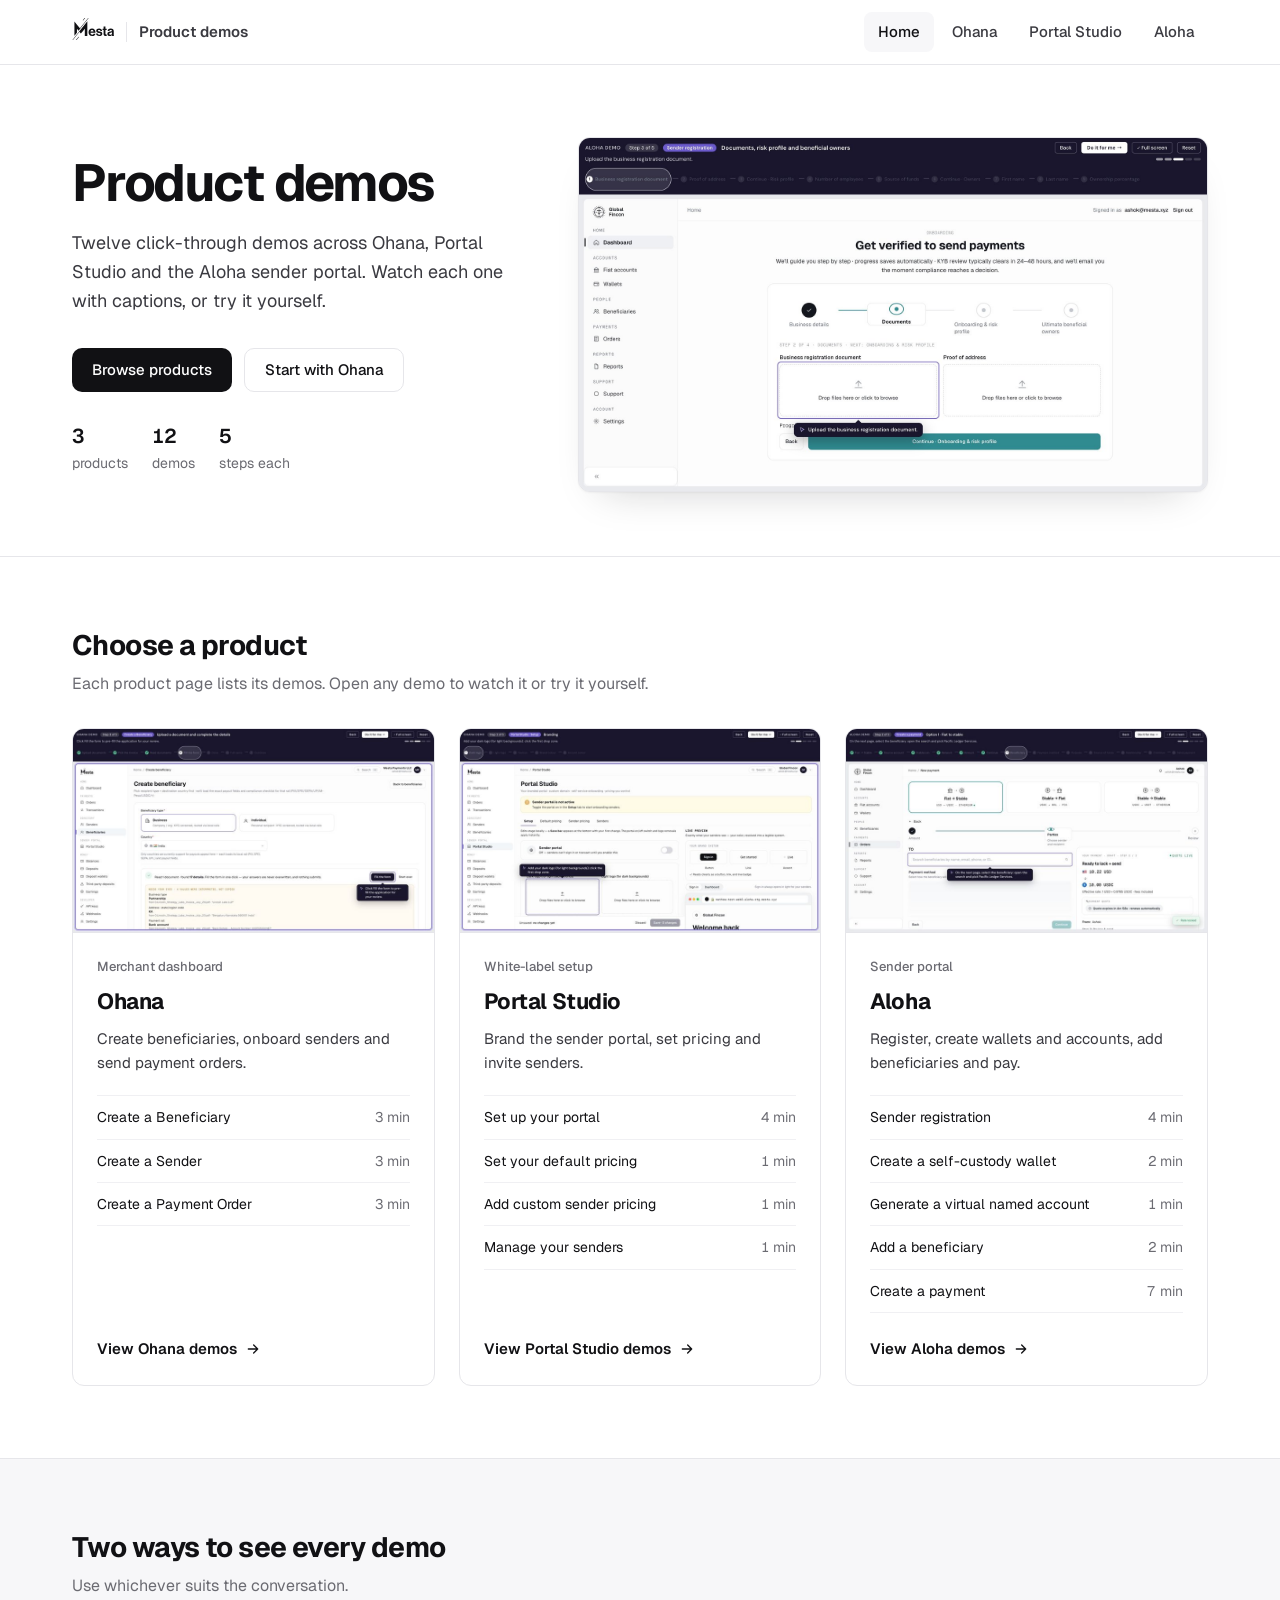
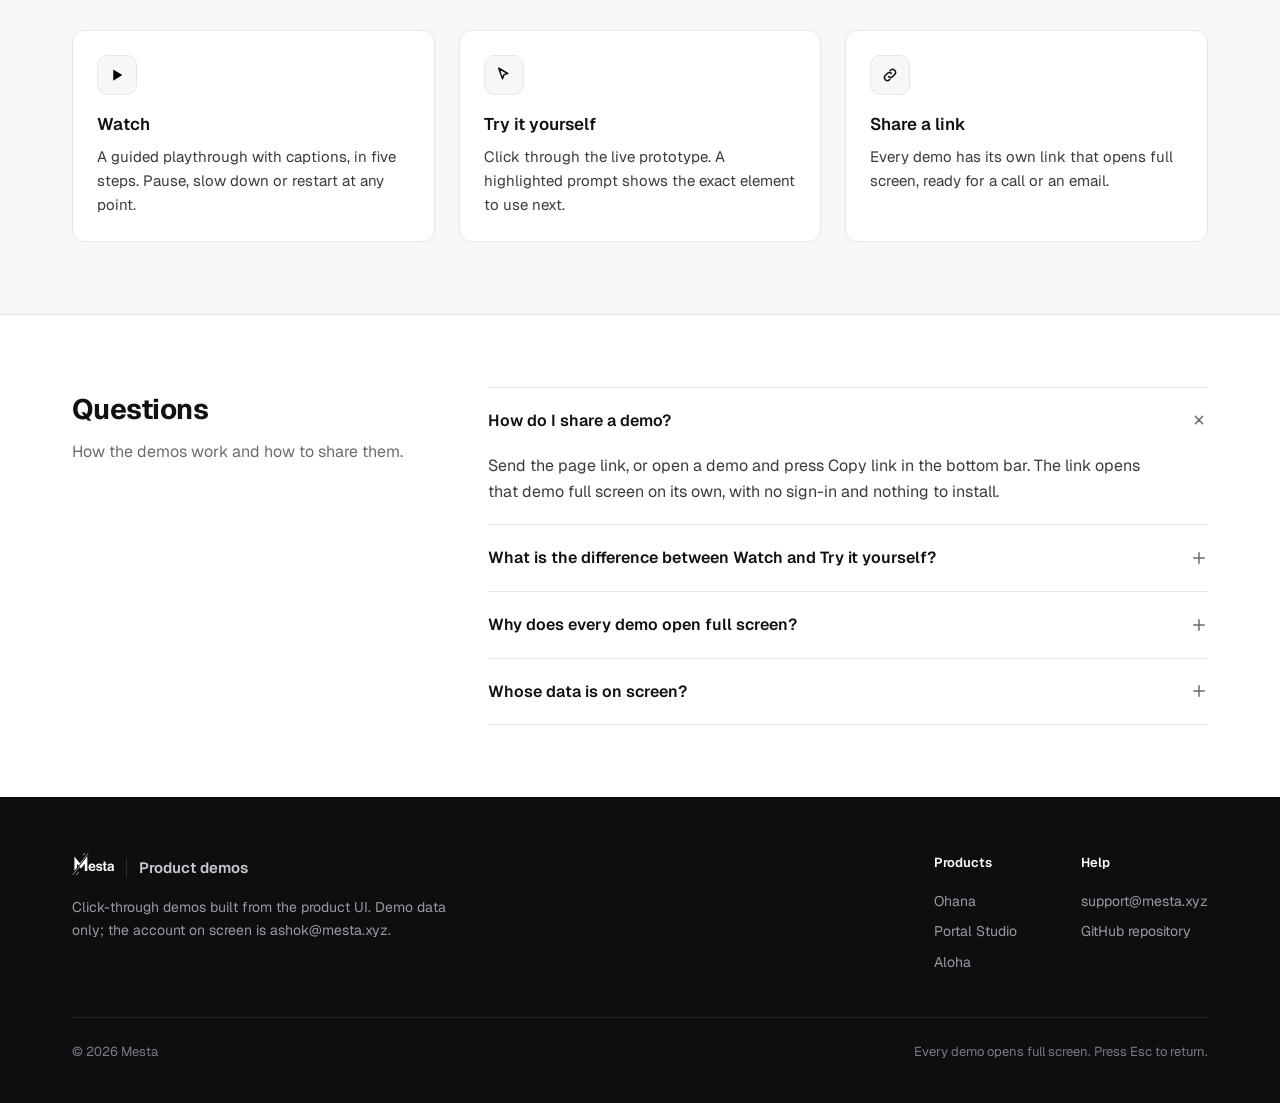
==== commit 2f9ef63b: "fix: rebuild the demo pages on one clean, aligned layout Sticky header, one centred content width, a" ====
--- a/index.html
+++ b/index.html
@@ -1,53 +1,42 @@
 <!DOCTYPE html>
-<html lang="en" class="no-js">
+<html lang="en">
 <head>
 <meta charset="utf-8">
 <meta name="viewport" content="width=device-width, initial-scale=1">
 <link rel="icon" href="data:,">
-<title>Product demos · Ohana, Portal Studio & Aloha</title>
-<meta name="description" content="Click-through demos of three Mesta products: Ohana, Portal Studio and the Aloha sender portal.">
-<link rel="preconnect" href="https://fonts.googleapis.com">
-<link rel="preconnect" href="https://fonts.gstatic.com" crossorigin>
-<link href="https://fonts.googleapis.com/css2?family=Geist:wght@400;500;600;700&display=swap" rel="stylesheet">
+<title>Product demos · Ohana, Portal Studio and Aloha</title>
+<meta name="description" content="Click-through demos of Ohana, Portal Studio and the Aloha sender portal.">
+<link rel="preconnect" href="https://fonts.googleapis.com"><link rel="preconnect" href="https://fonts.gstatic.com" crossorigin><link href="https://fonts.googleapis.com/css2?family=Geist:wght@400;500;600;700&display=swap" rel="stylesheet">
 <link rel="stylesheet" href="site.css">
 </head>
 <body>
-<section class="hero">
-  <div class="field">
-    <div class="bar"><a class="mark" href="index.html" aria-label="Mesta home"><span class="logo-slot"></span></a><nav><a href="ohana.html">Ohana</a><a href="portal-studio.html">Portal Studio</a><a href="aloha.html">Aloha</a></nav></div>
-    <h1 id="h1">Product<br>demos</h1><p class="under">Click-through demos of Ohana, Portal Studio and the Aloha sender portal.</p>
-    <figure class="scrap shutter"><img src="assets/hero-home.jpg" width="1600" height="900" alt="The Aloha sender portal mid-demo: the Get verified onboarding form"></figure>
-  </div>
-  <div class="band"><p>Three products, twelve demos. Pick a product to see its demos, then watch each one with captions or try it yourself.</p><a class="act" href="#products">Choose a product</a></div>
-</section>
-
-<section class="doors" id="products">
-  <a class="door ohana reveal" href="ohana.html">
-    <div class="txt"><div><h2>Ohana</h2><p class="what">The merchant dashboard: beneficiaries, senders and payment orders.</p></div><ul data-door-list="ohana"></ul><span class="go">See the Ohana demos <svg viewBox="0 0 24 24" aria-hidden="true"><path d="M5 19 19 5M8 5h11v11"/></svg></span></div>
-    <figure class="pic"><img src="assets/stills/beneficiary.jpg" width="800" height="450" alt="Ohana: Create a beneficiary, the document read and pre-filled" loading="lazy"></figure>
-  </a>
-  <a class="door portal reveal" href="portal-studio.html">
-    <div class="txt"><div><h2>Portal Studio</h2><p class="what">Set up the white-label sender portal: branding, pricing and senders.</p></div><ul data-door-list="portal"></ul><span class="go">See the Portal Studio demos <svg viewBox="0 0 24 24" aria-hidden="true"><path d="M5 19 19 5M8 5h11v11"/></svg></span></div>
-    <figure class="pic"><img src="assets/stills/portal-setup.jpg" width="800" height="450" alt="Portal Studio: the Setup tab with the live preview" loading="lazy"></figure>
-  </a>
-  <a class="door aloha reveal" href="aloha.html">
-    <div class="txt"><div><h2>Aloha</h2><p class="what">The sender portal itself: registration, wallets, accounts, beneficiaries and payments.</p></div><ul data-door-list="aloha"></ul><span class="go">See the Aloha demos <svg viewBox="0 0 24 24" aria-hidden="true"><path d="M5 19 19 5M8 5h11v11"/></svg></span></div>
-    <figure class="pic"><img src="assets/stills/aloha-payment.jpg" width="800" height="450" alt="Aloha: Create a payment, fiat to stable with a live quote" loading="lazy"></figure>
-  </a>
-</section>
-
-<section class="figure">
-  <h2 class="reveal">Five steps, every demo</h2>
-  <div class="num reveal" aria-label="5 steps">5<sup>steps</sup></div>
-  <div><p class="cap">Each demo is cut to five main steps with its substeps nested beneath, so the caption counts 1/5 to 5/5. True of all twelve demos.</p><p class="src">Team standard set on 21 October 2026</p></div>
-</section>
-<footer><div class="wrap g12">
-  <div class="top"><h2>Questions about the demos?</h2><a class="act" href="mailto:support@mesta.xyz?subject=Ohana%20and%20Aloha%20demos">Write to the account team</a></div>
-  <div class="links"><a href="index.html">All products</a><a href="ohana.html">Ohana demos</a><a href="portal-studio.html">Portal Studio demos</a><a href="aloha.html">Aloha demos</a><a href="https://github.com/Ashok-mesta/ohana-demo" target="_blank" rel="noopener">GitHub repository</a></div>
+<header class="site-header"><div class="container"><a class="brand" href="index.html" aria-label="Mesta product demos"><span class="logo-slot"></span><span class="sep"></span><span class="name">Product demos</span></a><nav class="site-nav"><a class="home on" href="index.html" aria-current="page">Home</a><a class="ohana" href="ohana.html">Ohana</a><a class="portal" href="portal-studio.html">Portal Studio</a><a class="aloha" href="aloha.html">Aloha</a></nav></div></header>
+<main>
+<section class="hero"><div class="container">
+  <div><h1>Product demos</h1><p class="lede">Twelve click-through demos across Ohana, Portal Studio and the Aloha sender portal. Watch each one with captions, or try it yourself.</p>
+    <div class="actions"><a class="btn btn-primary" href="#products">Browse products</a><a class="btn btn-secondary" href="ohana.html">Start with Ohana</a></div>
+    <div class="meta"><div><b>3</b>products</div><div><b>12</b>demos</div><div><b>5</b>steps each</div></div></div>
+  <div class="frame"><img src="assets/hero-home.jpg" width="1600" height="900" alt="The Aloha sender portal: the Get verified onboarding form"></div>
+</div></section>
+<section class="section" id="products"><div class="container">
+  <div class="section-head"><div><h2>Choose a product</h2><p>Each product page lists its demos. Open any demo to watch it or try it yourself.</p></div></div>
+  <div class="products"><a class="product" href="ohana.html"><div class="shot"><img src="assets/stills/beneficiary.jpg" width="800" height="450" alt="Ohana product screen" loading="lazy"></div><div class="body"><div class="tag">Merchant dashboard</div><h3>Ohana</h3><p class="desc">Create beneficiaries, onboard senders and send payment orders.</p><ul data-list="ohana"></ul><span class="more">View Ohana demos <svg viewBox="0 0 24 24" fill="none" stroke="currentColor" stroke-width="2" stroke-linecap="round" stroke-linejoin="round"><path d="M5 12h14M13 6l6 6-6 6"/></svg></span></div></a><a class="product" href="portal-studio.html"><div class="shot"><img src="assets/stills/portal-setup.jpg" width="800" height="450" alt="Portal Studio product screen" loading="lazy"></div><div class="body"><div class="tag">White-label setup</div><h3>Portal Studio</h3><p class="desc">Brand the sender portal, set pricing and invite senders.</p><ul data-list="portal"></ul><span class="more">View Portal Studio demos <svg viewBox="0 0 24 24" fill="none" stroke="currentColor" stroke-width="2" stroke-linecap="round" stroke-linejoin="round"><path d="M5 12h14M13 6l6 6-6 6"/></svg></span></div></a><a class="product" href="aloha.html"><div class="shot"><img src="assets/stills/aloha-payment.jpg" width="800" height="450" alt="Aloha product screen" loading="lazy"></div><div class="body"><div class="tag">Sender portal</div><h3>Aloha</h3><p class="desc">Register, create wallets and accounts, add beneficiaries and pay.</p><ul data-list="aloha"></ul><span class="more">View Aloha demos <svg viewBox="0 0 24 24" fill="none" stroke="currentColor" stroke-width="2" stroke-linecap="round" stroke-linejoin="round"><path d="M5 12h14M13 6l6 6-6 6"/></svg></span></div></a></div>
+</div></section>
+<section class="section alt"><div class="container">
+  <div class="section-head"><div><h2>Two ways to see every demo</h2><p>Use whichever suits the conversation.</p></div></div>
+  <div class="steps3">
+  <div class="step3"><div class="ic"><svg viewBox="0 0 24 24"><path d="M7 4.5v15l12-7.5z"/></svg></div><h3>Watch</h3><p>A guided playthrough with captions, in five steps. Pause, slow down or restart at any point.</p></div>
+  <div class="step3"><div class="ic"><svg viewBox="0 0 24 24" fill="none" stroke="currentColor" stroke-width="2" stroke-linejoin="round"><path d="M5 3l12 7-5 1.5L10 17z"/></svg></div><h3>Try it yourself</h3><p>Click through the live prototype. A highlighted prompt shows the exact element to use next.</p></div>
+  <div class="step3"><div class="ic"><svg viewBox="0 0 24 24" fill="none" stroke="currentColor" stroke-width="2" stroke-linecap="round"><path d="M10 14a4 4 0 0 0 5.6 0l3-3a4 4 0 0 0-5.6-5.6l-1 1M14 10a4 4 0 0 0-5.6 0l-3 3a4 4 0 0 0 5.6 5.6l1-1"/></svg></div><h3>Share a link</h3><p>Every demo has its own link that opens full screen, ready for a call or an email.</p></div>
 </div>
-  <div class="legal"><span>Built from the product UI · demo data only · the account on screen is ashok@mesta.xyz</span><span>Mesta · 2026</span></div>
-  <div class="mark" aria-hidden="true"><span class="logo-slot"></span></div>
-</footer>
+</div></section>
+<section class="section"><div class="container faq"><div><h2>Questions</h2><p class="sub">How the demos work and how to share them.</p></div><div class="qa"><details open><summary>How do I share a demo?<svg viewBox="0 0 24 24" fill="none" stroke="currentColor" stroke-width="2" stroke-linecap="round"><path d="M12 5v14M5 12h14"/></svg></summary><p>Send the page link, or open a demo and press Copy link in the bottom bar. The link opens that demo full screen on its own, with no sign-in and nothing to install.</p></details><details><summary>What is the difference between Watch and Try it yourself?<svg viewBox="0 0 24 24" fill="none" stroke="currentColor" stroke-width="2" stroke-linecap="round"><path d="M12 5v14M5 12h14"/></svg></summary><p>Watch plays the demo with a cursor and captions; you can pause, slow it down or restart it. Try it yourself opens the live prototype with a highlighted prompt on the exact element to use next.</p></details><details><summary>Why does every demo open full screen?<svg viewBox="0 0 24 24" fill="none" stroke="currentColor" stroke-width="2" stroke-linecap="round"><path d="M12 5v14M5 12h14"/></svg></summary><p>A demo on a call should fill the screen. The frame is 16:9 and scales to any window. Press Esc, or Close in the bottom bar, to come back.</p></details><details><summary>Whose data is on screen?<svg viewBox="0 0 24 24" fill="none" stroke="currentColor" stroke-width="2" stroke-linecap="round"><path d="M12 5v14M5 12h14"/></svg></summary><p>Demo data only. The account is Ashok at ashok@mesta.xyz. Nothing is live and nothing is submitted.</p></details></div></div></section>
+</main>
+<footer class="site-footer"><div class="container">
+  <div class="top"><div><a class="brand" href="index.html"><span class="logo-slot"></span><span class="sep"></span><span class="name">Product demos</span></a><p class="note">Click-through demos built from the product UI. Demo data only; the account on screen is ashok@mesta.xyz.</p></div>
+    <div class="cols"><div><h4>Products</h4><a href="ohana.html">Ohana</a><a href="portal-studio.html">Portal Studio</a><a href="aloha.html">Aloha</a></div><div><h4>Help</h4><a href="mailto:support@mesta.xyz">support@mesta.xyz</a><a href="https://github.com/Ashok-mesta/ohana-demo" target="_blank" rel="noopener">GitHub repository</a></div></div></div>
+  <div class="bottom"><span>© 2026 Mesta</span><span>Every demo opens full screen. Press Esc to return.</span></div>
+</div></footer>
 <script src="site.js"></script>
 </body>
 </html>
--- a/site.css
+++ b/site.css
@@ -1,331 +1,171 @@
-
+/* Ohana · Portal Studio · Aloha demos — one clean system */
 :root{
-  --ink:#0A0A0B; --ink2:#16161A; --ink3:#1F1F24; --cream:#F7F5EE; --paper:#FEFDF8;
-  --gold:#B08D57; --gold-deep:#9E7B45; --cyan:#0EA5E9; --cyan-deep:#0B7DB0;
-  --soft:#5A5547; --cream-soft:rgba(247,245,238,.66);
-  --m:24px; --max:1240px;
-  --t-s:13px; --t-b:17px; --t-m:20px; --t-h:clamp(34px,4vw,56px);
-  --ease:cubic-bezier(.16,1,.3,1); --ease-io:cubic-bezier(.65,0,.35,1);
+  --ink:#111114; --ink2:#3A3A40; --mute:#6B6B72; --line:#E6E6EA; --line2:#F0F0F3;
+  --bg:#FFFFFF; --soft:#F7F7F9; --dark:#0E0E11;
+  --r:12px; --max:1200px; --pad:32px;
+  --ease:cubic-bezier(.2,.8,.2,1);
 }
 *{box-sizing:border-box}
-html{scroll-behavior:smooth;scrollbar-color:var(--ink2) var(--cream)}
-body{margin:0;overflow-x:clip;background:var(--cream);color:var(--ink);font:400 var(--t-b)/1.5 'Geist',system-ui,sans-serif;-webkit-font-smoothing:antialiased;font-variant-numeric:tabular-nums;caret-color:var(--gold-deep)}
-::selection{background:var(--gold);color:var(--ink)}
-::-webkit-scrollbar{width:12px}::-webkit-scrollbar-track{background:var(--cream)}::-webkit-scrollbar-thumb{background:var(--ink2);border:3px solid var(--cream)}
-:focus-visible{outline:3px solid var(--cyan);outline-offset:3px}
+html{scroll-behavior:smooth;-webkit-text-size-adjust:100%}
+body{margin:0;background:var(--bg);color:var(--ink);font:400 16px/1.6 'Geist',system-ui,-apple-system,sans-serif;-webkit-font-smoothing:antialiased;font-variant-numeric:tabular-nums}
+::selection{background:var(--ink);color:#fff}
+:focus-visible{outline:2px solid var(--ink);outline-offset:3px;border-radius:6px}
 a{color:inherit;text-decoration:none}
 button{font:inherit;color:inherit;background:none;border:0;padding:0;cursor:pointer}
-h1,h2,h3,p{margin:0}
-svg{display:block}
-.wrap{max-width:var(--max);margin:0 auto;padding:0 var(--m)}
-.g12{display:grid;grid-template-columns:repeat(12,minmax(0,1fr));gap:24px}
+h1,h2,h3,p,ul{margin:0}
+ul{padding:0;list-style:none}
+img{display:block;max-width:100%;height:auto}
+.container{max-width:var(--max);margin:0 auto;padding:0 var(--pad)}
 
-/* ===== hero: flush-left shout, seam picture ===== */
-.hero{height:100svh;min-height:640px;display:grid;grid-template-rows:82% 18%;overflow:hidden}
-.hero .field{position:relative;background:var(--ink);color:var(--cream);overflow:visible}
-.hero .bar{position:absolute;left:var(--m);right:var(--m);top:22px;display:flex;align-items:center;gap:24px;z-index:3}
-.hero .bar .mark svg{height:28px;width:auto;color:var(--cream)}
-.hero .bar nav{margin-left:auto;display:flex;gap:28px;font-size:var(--t-b);font-weight:500}
-.hero .bar nav a{padding:6px 0;border-bottom:2px solid transparent;transition:border-color .25s var(--ease)}
-.hero .bar nav a:hover{border-bottom-color:var(--gold)}
-.hero h1{position:absolute;left:var(--m);top:16%;width:62%;font:900 clamp(80px,12vw,190px)/.84 'Fraunces',serif;font-variation-settings:'opsz' 144;letter-spacing:-.035em;text-wrap:balance;z-index:1}
-.hero .scrap{position:absolute;left:47%;top:-9%;height:112%;aspect-ratio:3/4;margin:0;transform:rotate(5deg);border-radius:50% 50% 0 0 / 38% 38% 0 0;overflow:hidden;background:var(--ink3);z-index:2}
-.hero .scrap img{width:100%;height:100%;object-fit:cover;display:block}
-.hero .band{background:var(--gold);color:var(--ink);display:flex;align-items:center;justify-content:space-between;gap:24px;padding:0 var(--m)}
-.hero .band p{font-size:var(--t-m);line-height:1.35;max-width:40ch;text-wrap:pretty}
-.hero .under{display:none}
-.act{display:inline-flex;align-items:center;justify-content:center;background:var(--ink);color:var(--cream);font-size:var(--t-m);font-weight:600;padding:18px 28px;white-space:nowrap;transition:background .2s var(--ease),color .2s var(--ease)}
-.act:hover{background:var(--cream);color:var(--ink)}
+/* header */
+.site-header{position:sticky;top:0;z-index:20;background:rgba(255,255,255,.92);backdrop-filter:saturate(1.4) blur(10px);border-bottom:1px solid var(--line)}
+.site-header .container{height:64px;display:flex;align-items:center;gap:32px}
+.brand{display:flex;align-items:center;gap:12px;font-weight:600;font-size:15px}
+.brand svg{height:22px;width:auto;color:var(--ink)}
+.brand .sep{width:1px;height:20px;background:var(--line)}
+.brand .name{color:var(--ink2)}
+.site-nav{margin-left:auto;display:flex;gap:4px}
+.site-nav a{padding:8px 14px;border-radius:8px;font-size:15px;font-weight:500;color:var(--ink2);transition:background .2s,color .2s}
+.site-nav a:hover{background:var(--soft);color:var(--ink)}
+.site-nav a.on{background:var(--soft);color:var(--ink)}
 
-/* ===== mode: one control, blown up ===== */
-.mode{position:relative;min-height:92svh;overflow:hidden;background:var(--cyan);color:var(--ink);padding:56px var(--m);transition:background .35s var(--ease)}
-.mode[data-mode="self"]{background:var(--gold)}
-.mode h2{font-size:var(--t-h);font-weight:700;letter-spacing:-.025em;line-height:1.05;max-width:12ch}
-.mode p{margin-top:16px;max-width:44ch;font-size:var(--t-b)}
-.switch{--u:min(46vh,24vw);position:absolute;right:calc(var(--u) * -.3);bottom:calc(var(--u) * -.2);height:var(--u);display:flex;padding:calc(var(--u) * .07);gap:calc(var(--u) * .04);border-radius:999px;background:rgba(10,10,11,.14)}
-.switch button{height:100%;padding:0 calc(var(--u) * .34);border-radius:999px;font-size:calc(var(--u) * .22);font-weight:600;letter-spacing:-.025em;white-space:nowrap;color:var(--ink);transition:background .25s var(--ease),color .25s var(--ease)}
-.switch button:hover{background:rgba(10,10,11,.1)}
-.switch button.on{background:var(--ink);color:var(--cream)}
-.switch button.on:hover{background:var(--ink)}
+/* buttons */
+.btn{display:inline-flex;align-items:center;justify-content:center;gap:8px;height:44px;padding:0 20px;border-radius:10px;font-size:15px;font-weight:500;white-space:nowrap;transition:background .2s,border-color .2s,color .2s}
+.btn svg{width:16px;height:16px}
+.btn-primary{background:var(--ink);color:#fff}
+.btn-primary:hover{background:#2A2A30}
+.btn-secondary{background:#fff;color:var(--ink);border:1px solid var(--line)}
+.btn-secondary:hover{border-color:#CFCFD6;background:var(--soft)}
+.btn-sm{height:38px;padding:0 14px;font-size:14px;border-radius:8px}
 
-/* ===== programme: specimens on colour tiles ===== */
-.programme{padding:112px 0 96px}
-.programme .lead{grid-column:1/4}
-.programme .lead h2{font-size:clamp(32px,3vw,44px);font-weight:700;letter-spacing:-.025em;line-height:1.05}
-.programme .lead p{margin-top:16px;max-width:30ch;font-size:var(--t-b)}
-.programme .lead .key{margin-top:28px;display:flex;flex-direction:column;gap:10px;font-size:var(--t-b)}
-.programme .lead .key span{display:flex;align-items:center;gap:10px}
-.programme .lead .key i{width:14px;height:14px;display:inline-block;flex:none}
-.tiles{grid-column:4/13;display:grid;grid-template-columns:repeat(3,minmax(0,1fr));gap:36px 10px}
-.item h3{margin-top:14px;font-size:var(--t-m);font-weight:500;letter-spacing:-.01em;line-height:1.25}
-.item .fact{margin-top:4px;font-size:var(--t-b);color:var(--soft)}
-.item .alt{margin-top:6px;font-size:var(--t-b)}
-.item .alt button{color:var(--ink);font-weight:500;text-decoration:underline;text-underline-offset:4px;text-decoration-color:var(--gold-deep);text-decoration-thickness:1.5px}
-.item .alt button:hover{text-decoration-color:var(--ink)}
-.tile{position:relative;display:block;width:100%;aspect-ratio:4/5;overflow:hidden;text-align:left}
-.tile.ohana{background:var(--ink2)}.tile.portal{background:var(--gold)}.tile.aloha{background:var(--cyan)}
-.tile .shot{position:absolute;left:6%;width:88%;top:50%;transform:translateY(-50%);aspect-ratio:16/9;overflow:hidden;background:#0f1014}
-.tile .shot img{position:absolute;inset:0;width:100%;height:100%;display:block}
-.tile .go{position:absolute;left:50%;top:50%;width:64px;height:64px;margin:-32px 0 0 -32px;border-radius:50%;background:var(--cream);color:var(--ink);display:flex;align-items:center;justify-content:center;transition:transform .35s var(--ease),background .2s var(--ease)}
-.tile .go svg{width:22px;height:22px;margin-left:3px;fill:currentColor}
-.tile:hover .go,.tile:focus-visible .go{transform:scale(1.12);background:#fff}
+/* hero */
+.hero{padding:72px 0 64px;border-bottom:1px solid var(--line)}
+.hero .container{display:grid;grid-template-columns:minmax(0,5fr) minmax(0,7fr);gap:56px;align-items:center}
+.crumb{display:flex;align-items:center;gap:8px;font-size:14px;color:var(--mute);margin-bottom:20px}
+.crumb a:hover{color:var(--ink)}
+.hero h1{font-size:clamp(36px,4.2vw,52px);line-height:1.08;font-weight:700;letter-spacing:-.03em}
+.hero .lede{margin-top:18px;font-size:18px;line-height:1.6;color:var(--ink2);max-width:46ch}
+.hero .actions{margin-top:32px;display:flex;gap:12px;flex-wrap:wrap}
+.hero .meta{margin-top:28px;display:flex;gap:24px;font-size:14px;color:var(--mute)}
+.hero .meta b{display:block;font-size:20px;color:var(--ink);font-weight:600}
+.frame{border-radius:var(--r);border:1px solid var(--line);overflow:hidden;background:var(--soft);box-shadow:0 1px 2px rgba(17,17,20,.04),0 20px 40px -24px rgba(17,17,20,.22)}
+.frame img{width:100%;aspect-ratio:16/9;object-fit:cover}
 
-/* ===== figure: one number owns the screen ===== */
-.figure{background:var(--ink);color:var(--cream);min-height:90svh;display:grid;grid-template-rows:auto 1fr auto;padding:56px var(--m) 48px}
-.figure h2{font-size:var(--t-h);font-weight:600;letter-spacing:-.02em;line-height:1.1}
-.figure .num{align-self:end;font:700 clamp(180px,23vw,380px)/.8 'Geist',sans-serif;letter-spacing:-.05em;display:inline-flex;align-items:flex-start;width:max-content}
-.figure .num sup{font-size:.25em;line-height:1;margin-top:.12em;margin-left:.06em;font-weight:500;letter-spacing:-.02em;vertical-align:top}
-.figure .cap{margin-top:28px;max-width:32ch;font-size:var(--t-b);line-height:1.5;color:var(--cream-soft)}
-.figure .src{margin-top:24px;text-align:right;font-size:var(--t-s);color:var(--cream-soft)}
+/* sections */
+.section{padding:72px 0}
+.section.alt{background:var(--soft);border-top:1px solid var(--line);border-bottom:1px solid var(--line)}
+.section-head{display:flex;align-items:flex-end;justify-content:space-between;gap:24px;margin-bottom:32px}
+.section-head h2{font-size:28px;line-height:1.2;font-weight:700;letter-spacing:-.02em}
+.section-head p{margin-top:8px;color:var(--mute);max-width:56ch}
 
-/* ===== questions: tabbed index cards ===== */
-.faq{padding:112px 0 120px}
-.faq .inner{grid-column:3/11}
-.faq h2{font-size:var(--t-h);font-weight:700;letter-spacing:-.025em;line-height:1.05;margin-bottom:40px}
-.cards{display:flex;flex-direction:column}
-.card{--tab:200px;--step:min(120px,calc((100% - 200px) / 4));position:relative;margin-top:-40px;padding-top:40px;clip-path:polygon(var(--x) 0,calc(var(--x) + var(--tab)) 0,calc(var(--x) + var(--tab)) 40px,100% 40px,100% 100%,0 100%,0 40px,var(--x) 40px)}
-.card:first-child{margin-top:0}
-.card.c-ink{background:var(--ink);color:var(--cream)}.card.c-gold{background:var(--gold);color:var(--ink)}.card.c-cyan{background:var(--cyan);color:var(--ink)}
-.card .tab{position:absolute;top:0;left:var(--x);width:var(--tab);height:40px;display:flex;align-items:center;padding:0 20px;white-space:nowrap;font-size:var(--t-b);font-weight:500}
-.card .q{display:flex;width:100%;align-items:center;justify-content:space-between;gap:16px;padding:16px 22px;min-height:56px;font-size:var(--t-m);font-weight:500;text-align:left;line-height:1.3}
-.card .q .st{flex:none;font-size:var(--t-b);font-weight:500;opacity:.75}
-.card .a{display:none;padding:0 22px 64px;max-width:50ch;font-size:var(--t-b);line-height:1.5}
-.card.open .a{display:block}
-.card .a a{text-decoration:underline;text-underline-offset:3px}
-.card:not(.open){padding-bottom:40px}
+/* product cards (home) */
+.products{display:grid;grid-template-columns:repeat(3,minmax(0,1fr));gap:24px}
+.product{display:flex;flex-direction:column;border:1px solid var(--line);border-radius:var(--r);overflow:hidden;background:#fff;transition:border-color .2s,box-shadow .2s,transform .2s var(--ease)}
+.product:hover{border-color:#CFCFD6;box-shadow:0 18px 36px -24px rgba(17,17,20,.28);transform:translateY(-2px)}
+.product .shot{border-bottom:1px solid var(--line);background:var(--soft)}
+.product .shot img{width:100%;aspect-ratio:16/9;object-fit:cover}
+.product .body{flex:1;display:flex;flex-direction:column;padding:24px}
+.product .tag{font-size:13px;font-weight:500;color:var(--mute)}
+.product h3{margin-top:6px;font-size:22px;font-weight:700;letter-spacing:-.02em}
+.product .desc{margin-top:8px;color:var(--ink2);font-size:15px}
+.product ul{margin:20px 0 24px;border-top:1px solid var(--line2)}
+.product li{display:flex;justify-content:space-between;gap:12px;padding:10px 0;border-bottom:1px solid var(--line2);font-size:14px}
+.product li span{color:var(--mute);white-space:nowrap}
+.product .more{margin-top:auto;display:inline-flex;align-items:center;gap:8px;font-weight:600;font-size:15px}
+.product .more svg{width:16px;height:16px;transition:transform .2s var(--ease)}
+.product:hover .more svg{transform:translateX(3px)}
 
-/* ===== play: one word is the button ===== */
-.play{position:relative;display:block;height:66svh;min-height:420px;overflow:hidden;background:var(--gold);color:var(--ink);border-radius:8vw 8vw 0 0;transition:background .15s,color .15s}
-.play:hover,.play:focus-visible{background:var(--ink);color:var(--gold)}
-.play p{position:absolute;left:var(--m);top:28px;max-width:40ch;font-size:var(--t-m);line-height:1.35}
-.play .arrow{position:absolute;right:var(--m);top:28px;width:48px;height:48px;stroke:currentColor;stroke-width:2.2;fill:none}
-.play .word{position:absolute;left:var(--m);right:var(--m);bottom:24px;font:900 min(44vw,48svh)/.78 'Fraunces',serif;font-variation-settings:'opsz' 144;letter-spacing:-.045em;white-space:nowrap;text-align:left}
+/* how it works */
+.steps3{display:grid;grid-template-columns:repeat(3,minmax(0,1fr));gap:24px}
+.step3{padding:24px;border:1px solid var(--line);border-radius:var(--r);background:#fff}
+.step3 .ic{width:40px;height:40px;border-radius:10px;background:var(--soft);border:1px solid var(--line);display:flex;align-items:center;justify-content:center}
+.step3 .ic svg{width:18px;height:18px}
+.step3 h3{margin-top:16px;font-size:17px;font-weight:600}
+.step3 p{margin-top:6px;font-size:15px;color:var(--ink2)}
 
-/* ===== footer: invitation over a cropped name ===== */
-footer{position:relative;background:var(--ink);color:var(--cream);min-height:86svh;overflow:hidden;padding:88px 0 0}
-footer .top{grid-column:1/8}
-footer .top h2{font:700 var(--t-h)/1 'Fraunces',serif;font-variation-settings:'opsz' 144;letter-spacing:-.025em;max-width:11ch}
-footer .top .act{margin-top:32px;background:var(--cream);color:var(--ink)}
-footer .top .act:hover{background:var(--gold);color:var(--ink)}
-footer .links{grid-column:10/13;display:flex;flex-direction:column;gap:12px;font-size:var(--t-b)}
-footer .links a{width:max-content;border-bottom:1.5px solid transparent;transition:border-color .2s}
-footer .links a:hover{border-bottom-color:var(--gold)}
-footer .mark{position:absolute;left:var(--m);right:0;bottom:0;width:30vw;transform:translateY(30%);color:var(--cream);white-space:nowrap}
-footer .mark svg{width:30vw;height:auto}
-footer .legal{position:absolute;left:var(--m);right:var(--m);bottom:calc(30vw * .55 * .7 + 24px);display:flex;justify-content:space-between;gap:24px;font-size:var(--t-s);color:var(--cream-soft)}
+/* demo cards (product pages) */
+.demos{display:grid;grid-template-columns:repeat(3,minmax(0,1fr));gap:24px}
+.demo{display:flex;flex-direction:column;border:1px solid var(--line);border-radius:var(--r);overflow:hidden;background:#fff;transition:border-color .2s,box-shadow .2s}
+.demo:hover{border-color:#CFCFD6;box-shadow:0 18px 36px -24px rgba(17,17,20,.28)}
+.demo .thumb{position:relative;display:block;width:100%;border-bottom:1px solid var(--line);background:var(--soft)}
+.demo .thumb img{width:100%;aspect-ratio:16/9;object-fit:cover}
+.demo .thumb .play{position:absolute;left:50%;top:50%;width:52px;height:52px;margin:-26px 0 0 -26px;border-radius:50%;background:rgba(17,17,20,.9);color:#fff;display:flex;align-items:center;justify-content:center;transition:transform .2s var(--ease)}
+.demo .thumb .play svg{width:18px;height:18px;margin-left:2px;fill:currentColor}
+.demo .thumb:hover .play{transform:scale(1.08)}
+.demo .body{flex:1;display:flex;flex-direction:column;padding:20px 22px 22px}
+.demo .num{font-size:13px;color:var(--mute);font-weight:500}
+.demo h3{margin-top:4px;font-size:18px;font-weight:600;letter-spacing:-.01em}
+.demo .desc{margin-top:8px;font-size:14.5px;line-height:1.55;color:var(--ink2);display:-webkit-box;-webkit-line-clamp:4;-webkit-box-orient:vertical;overflow:hidden}
+.demo .facts{margin-top:16px;display:flex;gap:16px;font-size:13px;color:var(--mute)}
+.demo .facts span{display:inline-flex;align-items:center;gap:6px}
+.demo .facts svg{width:14px;height:14px}
+.demo .acts{margin-top:auto;padding-top:20px;display:flex;gap:8px}
+.demo .acts .btn{flex:1}
 
-/* ===== lightbox (unchanged behaviour) ===== */
-.lb{position:fixed;inset:0;z-index:50;background:var(--ink);display:flex;flex-direction:column}
+.demos.two{grid-template-columns:repeat(2,minmax(0,1fr))}
+.demos.two .demo .thumb img{aspect-ratio:16/8}
+@media (max-width:720px){.demos.two{grid-template-columns:1fr}}
+
+/* faq */
+.faq{display:grid;grid-template-columns:minmax(0,4fr) minmax(0,8fr);gap:56px}
+.faq h2{font-size:28px;font-weight:700;letter-spacing:-.02em}
+.faq .sub{margin-top:8px;color:var(--mute)}
+.qa{border-top:1px solid var(--line)}
+.qa details{border-bottom:1px solid var(--line)}
+.qa summary{list-style:none;cursor:pointer;display:flex;justify-content:space-between;align-items:center;gap:16px;padding:20px 0;font-size:16px;font-weight:600}
+.qa summary::-webkit-details-marker{display:none}
+.qa summary svg{width:18px;height:18px;flex:none;color:var(--mute);transition:transform .2s var(--ease)}
+.qa details[open] summary svg{transform:rotate(45deg)}
+.qa p{padding:0 0 20px;color:var(--ink2);max-width:62ch}
+
+/* footer */
+.site-footer{background:var(--dark);color:#C9C9D0;padding:56px 0 40px;margin-top:0}
+.site-footer .top{display:flex;justify-content:space-between;gap:40px;flex-wrap:wrap}
+.site-footer .brand svg{color:#fff}
+.site-footer .brand .name{color:#C9C9D0}
+.site-footer .brand .sep{background:#2A2A30}
+.site-footer p.note{margin-top:14px;max-width:44ch;font-size:14px;color:#9A9AA3}
+.site-footer .cols{display:flex;gap:64px}
+.site-footer h4{margin:0 0 12px;font-size:13px;font-weight:600;color:#fff}
+.site-footer .cols a{display:block;padding:4px 0;font-size:14px;color:#9A9AA3}
+.site-footer .cols a:hover{color:#fff}
+.site-footer .bottom{margin-top:40px;padding-top:24px;border-top:1px solid #222228;display:flex;justify-content:space-between;gap:16px;flex-wrap:wrap;font-size:13px;color:#7A7A83}
+
+/* lightbox */
+.lb{position:fixed;inset:0;z-index:50;background:#0E0E11;display:flex;flex-direction:column}
 .lb[hidden]{display:none}
-.lb iframe{flex:1;width:100%;border:0;background:var(--ink)}
-.lbc{flex:none;height:60px;display:flex;align-items:center;gap:8px;padding:0 16px;background:var(--ink);color:var(--cream)}
-.lbc .ttl{font-weight:600;font-size:var(--t-b);margin-right:12px}
-.lbc .btn{border-radius:999px;padding:9px 18px;font-size:var(--t-b);font-weight:500;background:rgba(247,245,238,.12);color:var(--cream);transition:background .2s}
-.lbc .btn:hover{background:rgba(247,245,238,.22)}
-.lbc .btn.p{background:var(--gold);color:var(--ink)}
-.lbc .btn.p:hover{background:#c9a56a}
-.lbc .lbl{font-size:var(--t-b);color:var(--cream-soft)}
+.lb iframe{flex:1;width:100%;border:0;background:#0E0E11}
+.lbc{flex:none;height:60px;display:flex;align-items:center;gap:8px;padding:0 16px;color:#fff;border-top:1px solid #222228}
+.lbc .ttl{font-weight:600;font-size:15px;margin-right:12px}
+.lbc .b{height:36px;padding:0 14px;border-radius:8px;font-size:14px;font-weight:500;background:#1E1E23;color:#fff}
+.lbc .b:hover{background:#2A2A30}
+.lbc .b.p{background:#fff;color:var(--ink)}
+.lbc .lbl{font-size:14px;color:#9A9AA3}
 .lbc .sp{flex:1}
-.seg{display:flex;gap:3px;background:rgba(247,245,238,.12);border-radius:999px;padding:3px}
-.seg button{border-radius:999px;padding:6px 14px;font-size:var(--t-b);font-weight:500;color:var(--cream)}
-.seg button.on{background:var(--cream);color:var(--ink)}
+.seg{display:flex;gap:2px;background:#1E1E23;border-radius:8px;padding:3px}
+.seg button{height:30px;padding:0 12px;border-radius:6px;font-size:14px;color:#fff}
+.seg button.on{background:#fff;color:var(--ink)}
 
-/* ===== motion ===== */
-.shutter{overflow:hidden}
-@media (prefers-reduced-motion:no-preference){
-  .js .shutter{clip-path:inset(0 0 100% 0);transition:clip-path 1100ms var(--ease-io)}
-  .js .shutter img{transform:scale(1.12);transition:transform 1500ms var(--ease)}
-  .js .shutter.is-in{clip-path:inset(0)}
-  .js .shutter.is-in img{transform:none}
-  .js .reveal{opacity:0;transform:translateY(22px);transition:opacity .7s var(--ease),transform .9s var(--ease)}
-  .js .reveal.is-in{opacity:1;transform:none}
-  .js .item.reveal{transition-delay:calc(var(--i) * 60ms)}
-  .js .card.reveal:not(.is-in){transform:translateX(-28px)}
-  .js .figure .num.reveal:not(.is-in){transform:translateY(40px)}
-  .js .hero h1{opacity:0;transform:translateY(12px);transition:opacity .9s var(--ease) .2s,transform 1.1s var(--ease) .2s}
-  .js .hero h1.is-in{opacity:1;transform:none}
+/* responsive */
+@media (max-width:1024px){
+  .hero .container{grid-template-columns:1fr;gap:40px}
+  .products,.demos{grid-template-columns:repeat(2,minmax(0,1fr))}
+  .faq{grid-template-columns:1fr;gap:24px}
 }
-
-/* ===== phone ===== */
-@media (max-width:760px){
-  :root{--m:16px}
-  .g12{display:block}
-  .hero{grid-template-rows:78% 22%;min-height:600px}
-  .hero .bar nav{gap:16px;font-size:16px}
-  .hero .bar nav a:nth-child(2){display:none}
-  .hero h1{top:12%;width:auto;right:var(--m);font-size:19vw;z-index:3}
-  .hero .scrap{left:auto;right:-6%;top:auto;bottom:2%;height:auto;width:52%}
-  .hero .band{flex-direction:column;align-items:stretch;justify-content:center;gap:12px;padding:14px var(--m)}
-  .hero .band p{display:none}
-  .hero .under{display:block;position:absolute;left:var(--m);right:var(--m);top:calc(12% + 2 * 19vw * .84 + 20px);font-size:var(--t-m);line-height:1.35;color:var(--cream-soft);z-index:1;max-width:28ch}
-  .act{padding:14px 20px;font-size:var(--t-b)}
-  .mode{min-height:68svh;padding:40px var(--m)}
-  :root{--t-h:28px}
-  .mode h2{font-size:var(--t-h)}
-  .mode p{font-size:var(--t-b)}
-  .switch{--u:31vw;left:0;right:auto;bottom:calc(var(--u) * -.12)}
-  .programme{padding:72px 0 64px}
-  .programme .lead h2{font-size:var(--t-h)}
-  .programme .lead p{max-width:none}
-  .tiles{margin-top:36px;grid-template-columns:repeat(2,minmax(0,1fr));gap:28px 8px}
-  .item h3{font-size:var(--t-b)}
-  .item .fact,.item .alt{font-size:16px}
-  .tile .go{width:48px;height:48px;margin:-24px 0 0 -24px}
-  .figure{min-height:80svh;padding:40px var(--m) 32px}
-  .figure h2{font-size:var(--t-h)}
-  .figure .num{font-size:46vw}
-  .figure .cap{max-width:80%}
-  .faq{padding:72px 0 80px}
-  .faq h2{font-size:var(--t-h);margin-bottom:28px}
-  .card{--tab:136px;--step:44px}
-  .card .q{font-size:var(--t-b);padding:14px 16px}
-  .card .a{padding:0 16px 56px}
-  .play{height:46svh;min-height:260px;border-radius:12vw 12vw 0 0}
-  .play p{font-size:var(--t-b);max-width:60%}
-  .play .arrow{width:32px;height:32px}
-  .play .word{font-size:min(38vw,36svh)}
-  footer{padding:56px 0 calc(34vw * .4 + 120px);min-height:0}
-  footer .top h2{font-size:36px;max-width:none}
-  footer .top .act{width:100%}
-  footer .links{margin-top:32px;flex-direction:row;flex-wrap:wrap;gap:8px 18px}
-  footer .mark,footer .mark svg{width:34vw}
-  footer .mark{transform:translate(0,30%)}
-  footer .legal{bottom:calc(34vw * .55 * .7 + 18px);flex-direction:column;gap:4px}
+@media (max-width:720px){
+  :root{--pad:20px}
+  .site-header .container{gap:12px}
+  .brand .sep,.brand .name{display:none}
+  .site-nav a{padding:6px 8px;font-size:14px}
+  .site-nav a.home{display:none}
+  .hero{padding:44px 0 40px}
+  .hero .lede{font-size:16px}
+  .hero .actions .btn{flex:1}
+  .section{padding:52px 0}
+  .section-head{flex-direction:column;align-items:flex-start;margin-bottom:24px}
+  .section-head h2,.faq h2{font-size:24px}
+  .products,.demos,.steps3{grid-template-columns:1fr}
+  .site-footer .cols{gap:40px}
   .lbc{height:auto;flex-wrap:wrap;padding:10px 12px}
   .lbc .ttl{width:100%}
 }
-@media (min-width:761px) and (max-width:1100px){
-  .mode{min-height:70svh}
-  .switch{--u:min(40vh,30vw);right:calc(var(--u) * -.3)}
-  .figure{min-height:72svh}
-  .hero h1{z-index:3}
-  .hero .scrap{left:auto;right:-6%;top:auto;bottom:-6%;height:70%}
-  footer{min-height:0;padding-bottom:calc(30vw * .4 + 150px)}
-  .programme .lead{grid-column:1/13}
-  .tiles{grid-column:1/13;margin-top:36px}
-  .faq .inner{grid-column:1/13}
-  footer .top{grid-column:1/9}footer .links{grid-column:9/13}
-}
-
-/* ===== shared nav on product pages ===== */
-.hero .bar nav a.on{border-bottom-color:var(--gold)}
-.hero .back{position:absolute;left:var(--m);bottom:28px;font-size:var(--t-b);color:var(--cream-soft);z-index:3}
-.hero .back:hover{color:var(--cream)}
-
-/* ===== home: one door per product ===== */
-.doors{display:flex;flex-direction:column}
-.door{position:relative;display:grid;grid-template-columns:repeat(12,minmax(0,1fr));gap:24px;min-height:86svh;padding:64px var(--m);overflow:hidden;color:var(--ink)}
-.door.ohana{background:var(--ink2);color:var(--cream)}.door.portal{background:var(--gold)}.door.aloha{background:var(--cyan)}
-.door .txt{grid-column:1/7;display:flex;flex-direction:column;justify-content:space-between;gap:40px;z-index:2}
-.door h2{font:900 clamp(72px,9vw,150px)/.86 'Fraunces',serif;font-variation-settings:'opsz' 144;letter-spacing:-.04em;text-wrap:balance}
-.door .what{margin-top:20px;max-width:36ch;font-size:var(--t-m);line-height:1.35}
-.door ul{list-style:none;margin:0;padding:0;display:flex;flex-direction:column;gap:6px;font-size:var(--t-b)}
-.door ul li{display:flex;gap:12px}
-.door ul li span{opacity:.7}
-.door .go{display:inline-flex;align-items:center;gap:12px;font-size:var(--t-m);font-weight:600;width:max-content;border-bottom:2px solid currentColor;padding-bottom:4px}
-.door .go svg{width:22px;height:22px;stroke:currentColor;stroke-width:2.2;fill:none;transition:transform .3s var(--ease)}
-.door:hover .go svg,.door:focus-visible .go svg{transform:translate(4px,-4px)}
-.door .pic{grid-column:7/13;position:relative;align-self:center;margin:0;transform:rotate(-3deg);box-shadow:0 30px 60px rgba(10,10,11,.28);overflow:hidden;aspect-ratio:16/9;background:#0f1014}
-.door.portal .pic{transform:rotate(3deg)}
-.door .pic img{width:100%;height:100%;object-fit:cover;display:block;transition:transform 1.2s var(--ease)}
-.door:hover .pic img{transform:scale(1.04)}
-.item .intro2{margin-top:8px;font-size:16px;line-height:1.45;color:var(--soft);max-width:48ch}
-@media (min-width:1101px){.tiles{grid-template-columns:repeat(2,minmax(0,1fr))}.tiles .tile{aspect-ratio:16/11}}
-@media (max-width:760px){
-  .door{display:flex;flex-direction:column;min-height:0;padding:48px var(--m) 56px;gap:28px}
-  .door h2{font-size:16vw}
-  .door .what{font-size:var(--t-b)}
-  .door .pic,.door.portal .pic{width:100%;transform:rotate(-2deg)}
-  .item .intro2{display:none}
-}
-@media (min-width:761px) and (max-width:1100px){
-  .door{grid-template-columns:1fr;min-height:0}
-  .door .txt,.door .pic{grid-column:1/-1}
-}
-
-/* ===== plain & professional override (2026-10-28) ===== */
-:root{--paper:#FFFFFF;--stone:#F4F3F0;--rule:#E3E1DB;--soft:#5C5A55;--accent:#1F1F24}
-body{background:var(--paper)}
-.hero{height:auto;min-height:0;display:block;overflow:hidden;border-bottom:1px solid var(--rule)}
-.hero .field{background:var(--paper);color:var(--ink);min-height:calc(100svh - 120px);display:grid;grid-template-columns:repeat(12,minmax(0,1fr));gap:24px;align-items:center;padding:110px var(--m) 64px;position:relative}
-.hero .bar{position:absolute}
-.hero .bar .mark svg{color:var(--ink)}
-.hero .bar nav a:hover,.hero .bar nav a.on{border-bottom-color:var(--ink)}
-.hero h1{position:static;grid-column:1/7;width:auto;font:700 clamp(52px,6.4vw,104px)/.98 'Geist',sans-serif;letter-spacing:-.04em;color:var(--ink)}
-.hero .under{display:block;position:static;grid-column:1/7;grid-row:2;margin-top:-8px;font-size:var(--t-m);line-height:1.4;color:var(--soft);max-width:34ch}
-.hero .scrap{position:relative;left:auto;right:auto;top:auto;bottom:auto;grid-column:7/13;grid-row:1/3;height:auto;width:100%;aspect-ratio:16/9;transform:none;border-radius:12px;border:1px solid var(--rule);box-shadow:0 24px 48px -24px rgba(10,10,11,.25)}
-.hero .back{position:static;grid-column:1/7;grid-row:3;color:var(--soft)}
-.hero .back:hover{color:var(--ink)}
-.hero .band{background:var(--stone);color:var(--ink);padding:22px var(--m)}
-.act{background:var(--ink);color:#fff;border-radius:8px;font-size:var(--t-b);padding:14px 22px}
-.act:hover{background:#2c2c33;color:#fff}
-.mode{background:var(--stone);min-height:0;padding:72px var(--m);display:flex;align-items:center;justify-content:space-between;gap:40px;flex-wrap:wrap;border-bottom:1px solid var(--rule)}
-.mode[data-mode="self"]{background:var(--stone)}
-.mode h2{font-size:clamp(28px,2.6vw,40px);max-width:none}
-.mode p{color:var(--soft)}
-.switch{--u:64px;position:static;height:var(--u);padding:6px;gap:4px;border-radius:999px;background:#fff;border:1px solid var(--rule)}
-.switch button{font-size:var(--t-b);padding:0 28px;letter-spacing:0}
-.switch button:hover{background:var(--stone)}
-.programme{padding:88px 0 72px}
-.programme .lead h2,.faq h2,.figure h2{font-size:clamp(28px,2.6vw,40px);font-weight:700;letter-spacing:-.025em}
-.tile.ohana,.tile.portal,.tile.aloha{background:var(--stone);border:1px solid var(--rule);border-radius:12px}
-.tile .shot{border-radius:6px;box-shadow:0 12px 28px -14px rgba(10,10,11,.3)}
-.tile .go{background:var(--ink);color:#fff;width:56px;height:56px;margin:-28px 0 0 -28px}
-.tile:hover .go,.tile:focus-visible .go{background:#2c2c33}
-.item .alt button{text-decoration-color:var(--ink)}
-.figure{background:var(--stone);color:var(--ink);min-height:0;padding:80px var(--m)}
-.figure .num{font-size:clamp(140px,16vw,260px);margin-top:40px}
-.figure .cap,.figure .src{color:var(--soft)}
-.faq{padding:88px 0}
-.card.c-ink,.card.c-gold,.card.c-cyan{background:#fff;color:var(--ink);border:1px solid var(--rule);clip-path:none;margin-top:12px;padding-top:0;border-radius:10px}
-.card:first-child{margin-top:0}
-.card .tab{display:none}
-.card:not(.open){padding-bottom:0}
-.card .a{padding:0 22px 22px;color:var(--soft)}
-.card.open{border-color:var(--ink)}
-.play{background:var(--ink);color:#fff;border-radius:0;height:auto;min-height:0;padding:56px var(--m);display:flex;align-items:center;justify-content:space-between;gap:24px}
-.play:hover,.play:focus-visible{background:#1F1F24;color:#fff}
-.play p{position:static;order:2;max-width:40ch;color:rgba(255,255,255,.75)}
-.play .arrow{position:static;order:3;width:36px;height:36px}
-.play .word{position:static;order:1;font:700 clamp(40px,4vw,64px)/1 'Geist',sans-serif;letter-spacing:-.03em}
-footer{min-height:0;padding:80px 0 calc(30vw * .4 + 140px)}
-footer .top h2{font:700 clamp(30px,3vw,48px)/1.05 'Geist',sans-serif;letter-spacing:-.025em}
-footer .top .act{background:#fff;color:var(--ink)}
-footer .top .act:hover{background:var(--stone);color:var(--ink)}
-footer .mark{opacity:.12}
-.door,.door.ohana,.door.portal,.door.aloha{background:var(--paper);color:var(--ink);min-height:0;padding:72px var(--m);border-bottom:1px solid var(--rule)}
-.door.portal{background:var(--stone)}
-.door h2{font:700 clamp(44px,5vw,80px)/1 'Geist',sans-serif;letter-spacing:-.04em}
-.door .what{color:var(--soft)}
-.door .pic,.door.portal .pic{transform:none;border-radius:12px;border:1px solid var(--rule);box-shadow:0 24px 48px -24px rgba(10,10,11,.25)}
-.door:hover .pic img{transform:scale(1.02)}
-.lbc .btn.p{background:#fff;color:var(--ink)}
-.lbc .btn.p:hover{background:var(--stone)}
-::selection{background:var(--ink);color:#fff}
-:focus-visible{outline-color:var(--ink)}
-@media (max-width:1100px){
-  .hero .field{grid-template-columns:1fr;padding-top:96px}
-  .hero h1,.hero .under,.hero .back,.hero .scrap{grid-column:1/-1;grid-row:auto}
-}
-@media (max-width:760px){
-  .hero .field{min-height:0;padding:88px var(--m) 40px;gap:20px}
-  .hero h1{font-size:clamp(44px,13vw,64px)}
-  .hero .under{margin-top:0;font-size:var(--t-b)}
-  .hero .band p{display:block}
-  .hero .bar nav{gap:14px;font-size:15px}
-  .hero .bar nav a:nth-child(2){display:inline}
-  .mode{padding:48px var(--m)}
-  .switch{--u:56px;width:100%}.switch button{flex:1;padding:0 12px}
-  .play{flex-direction:column;align-items:flex-start;padding:40px var(--m)}
-  .door{padding:48px var(--m)}
-  .door h2{font-size:12vw}
-  footer{padding:56px 0 calc(34vw * .4 + 110px)}
-}
-@media (prefers-reduced-motion:no-preference){
-  .js .hero h1{opacity:1;transform:none;transition:none}
-  .js .shutter{clip-path:none;transition:none}
-  .js .shutter img{transform:none;transition:none}
-}
-.play{background:var(--stone);color:var(--ink);border-top:1px solid var(--rule)}
-.play:hover,.play:focus-visible{background:#EBE9E4;color:var(--ink)}
-.play p{color:var(--soft)}
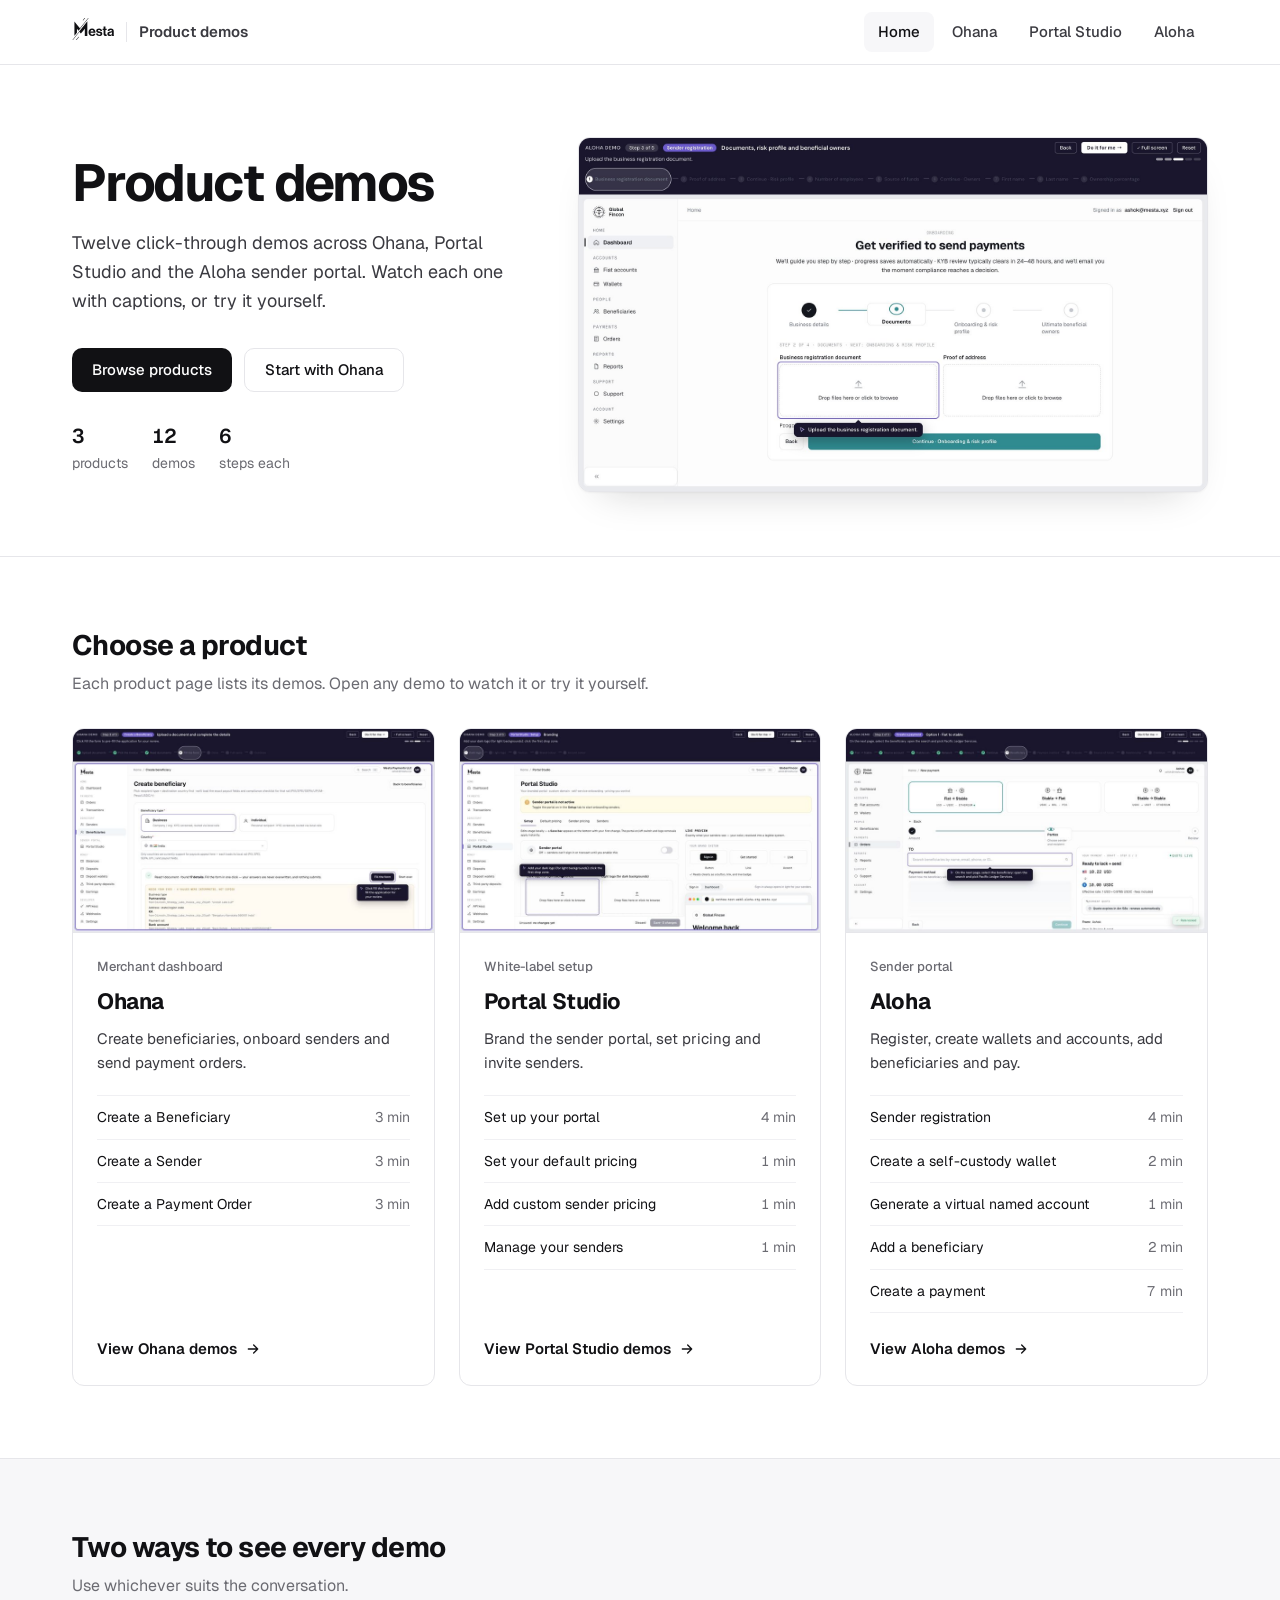
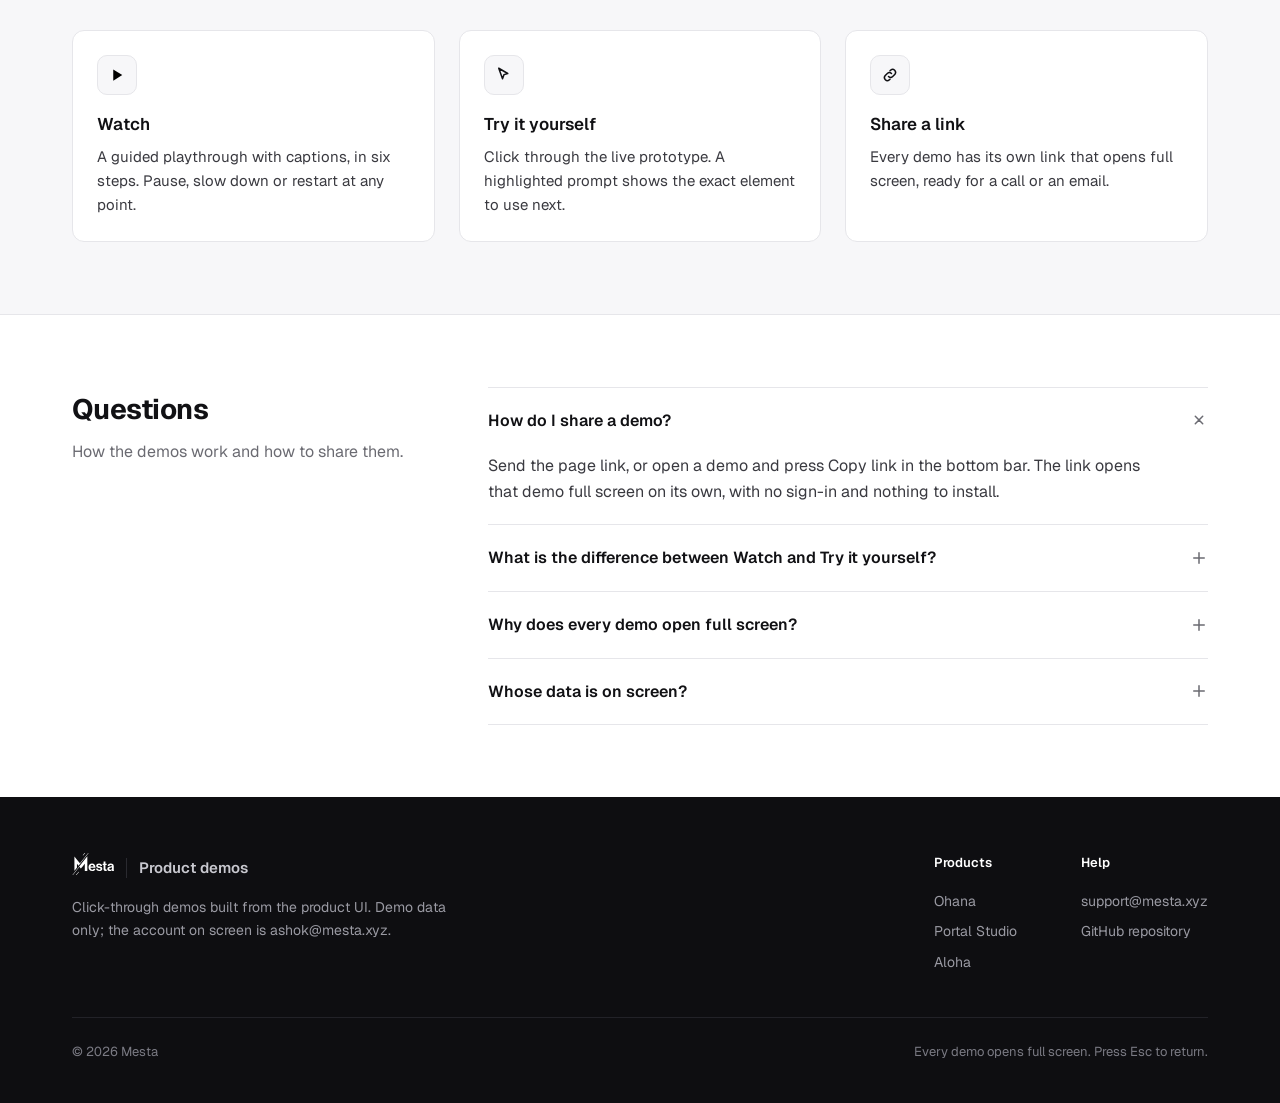
==== commit 492ba1dd: "feat: close every demo with a support step (support@mesta.xyz) Co-Authored-By: Claude Opus 5.5 <nore" ====
--- a/index.html
+++ b/index.html
@@ -15,7 +15,7 @@
 <section class="hero"><div class="container">
   <div><h1>Product demos</h1><p class="lede">Twelve click-through demos across Ohana, Portal Studio and the Aloha sender portal. Watch each one with captions, or try it yourself.</p>
     <div class="actions"><a class="btn btn-primary" href="#products">Browse products</a><a class="btn btn-secondary" href="ohana.html">Start with Ohana</a></div>
-    <div class="meta"><div><b>3</b>products</div><div><b>12</b>demos</div><div><b>5</b>steps each</div></div></div>
+    <div class="meta"><div><b>3</b>products</div><div><b>12</b>demos</div><div><b>6</b>steps each</div></div></div>
   <div class="frame"><img src="assets/hero-home.jpg" width="1600" height="900" alt="The Aloha sender portal: the Get verified onboarding form"></div>
 </div></section>
 <section class="section" id="products"><div class="container">
@@ -25,7 +25,7 @@
 <section class="section alt"><div class="container">
   <div class="section-head"><div><h2>Two ways to see every demo</h2><p>Use whichever suits the conversation.</p></div></div>
   <div class="steps3">
-  <div class="step3"><div class="ic"><svg viewBox="0 0 24 24"><path d="M7 4.5v15l12-7.5z"/></svg></div><h3>Watch</h3><p>A guided playthrough with captions, in five steps. Pause, slow down or restart at any point.</p></div>
+  <div class="step3"><div class="ic"><svg viewBox="0 0 24 24"><path d="M7 4.5v15l12-7.5z"/></svg></div><h3>Watch</h3><p>A guided playthrough with captions, in six steps. Pause, slow down or restart at any point.</p></div>
   <div class="step3"><div class="ic"><svg viewBox="0 0 24 24" fill="none" stroke="currentColor" stroke-width="2" stroke-linejoin="round"><path d="M5 3l12 7-5 1.5L10 17z"/></svg></div><h3>Try it yourself</h3><p>Click through the live prototype. A highlighted prompt shows the exact element to use next.</p></div>
   <div class="step3"><div class="ic"><svg viewBox="0 0 24 24" fill="none" stroke="currentColor" stroke-width="2" stroke-linecap="round"><path d="M10 14a4 4 0 0 0 5.6 0l3-3a4 4 0 0 0-5.6-5.6l-1 1M14 10a4 4 0 0 0-5.6 0l-3 3a4 4 0 0 0 5.6 5.6l1-1"/></svg></div><h3>Share a link</h3><p>Every demo has its own link that opens full screen, ready for a call or an email.</p></div>
 </div>
